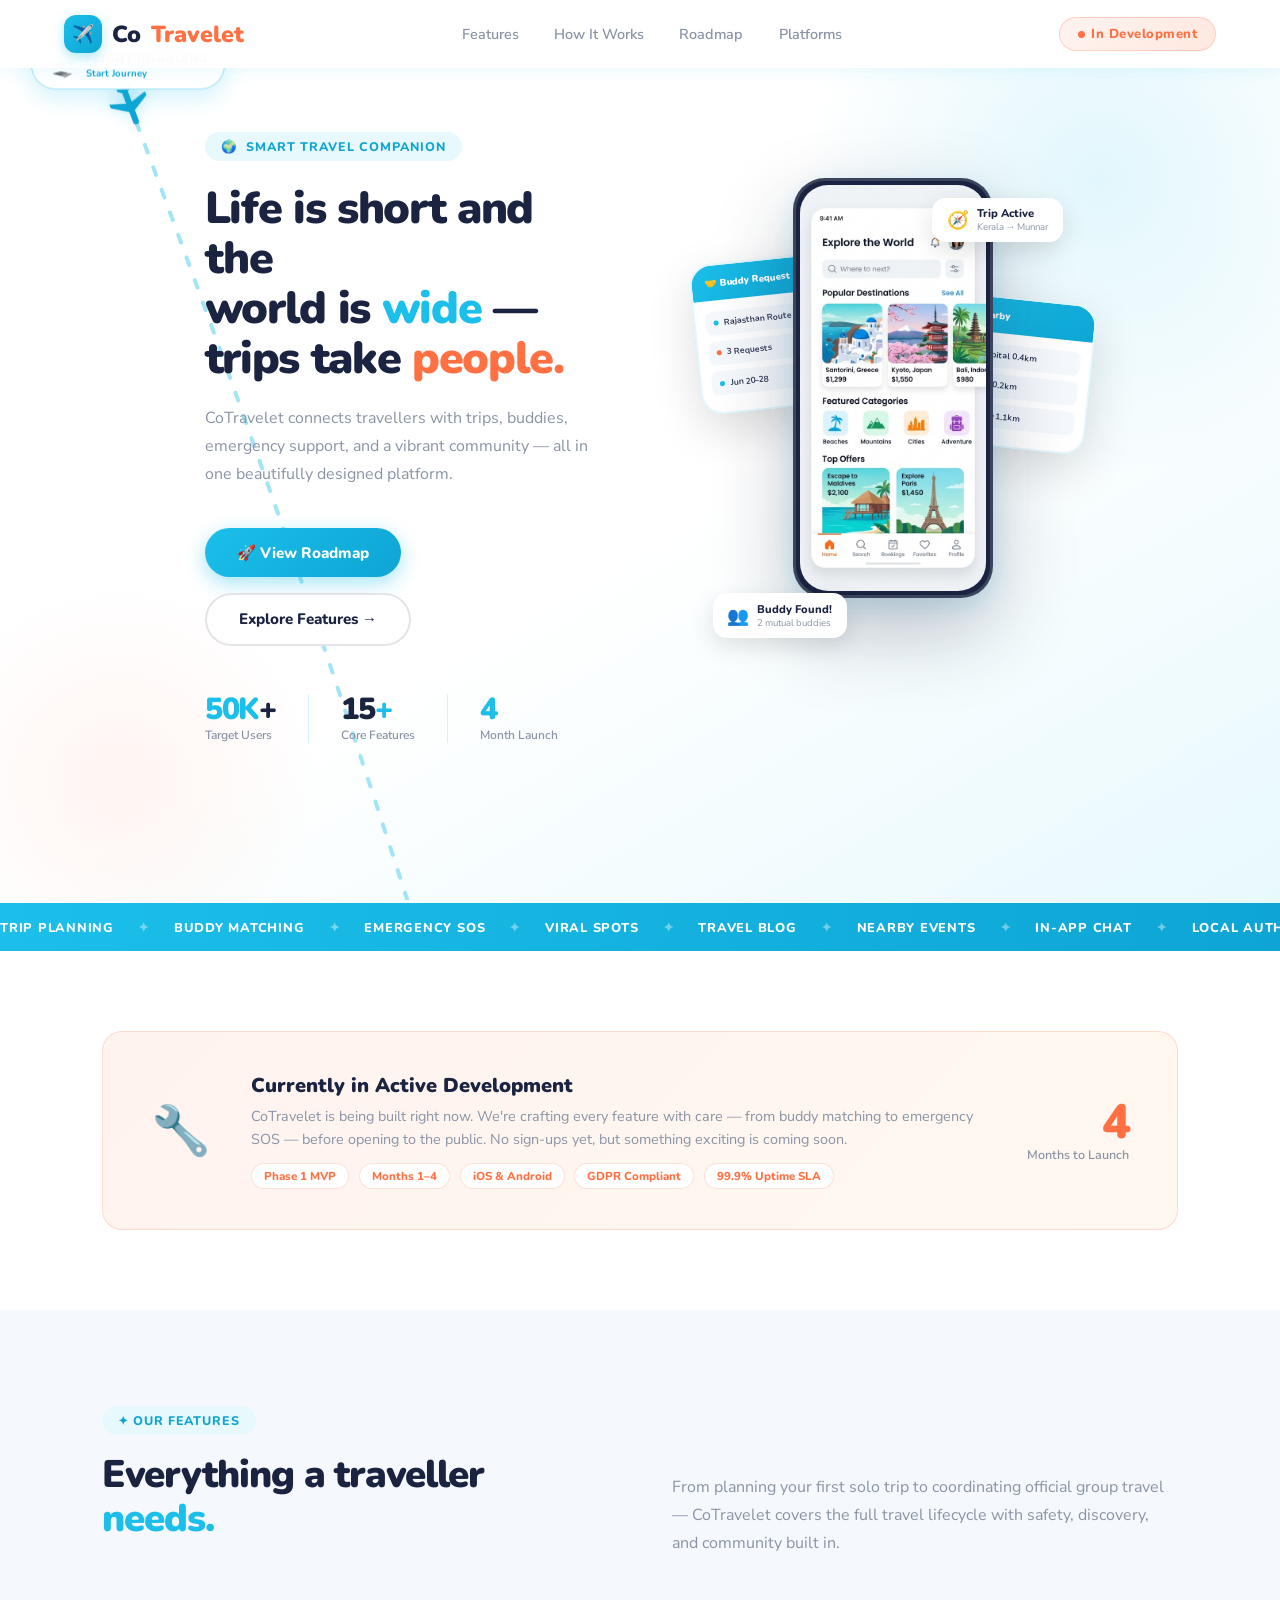
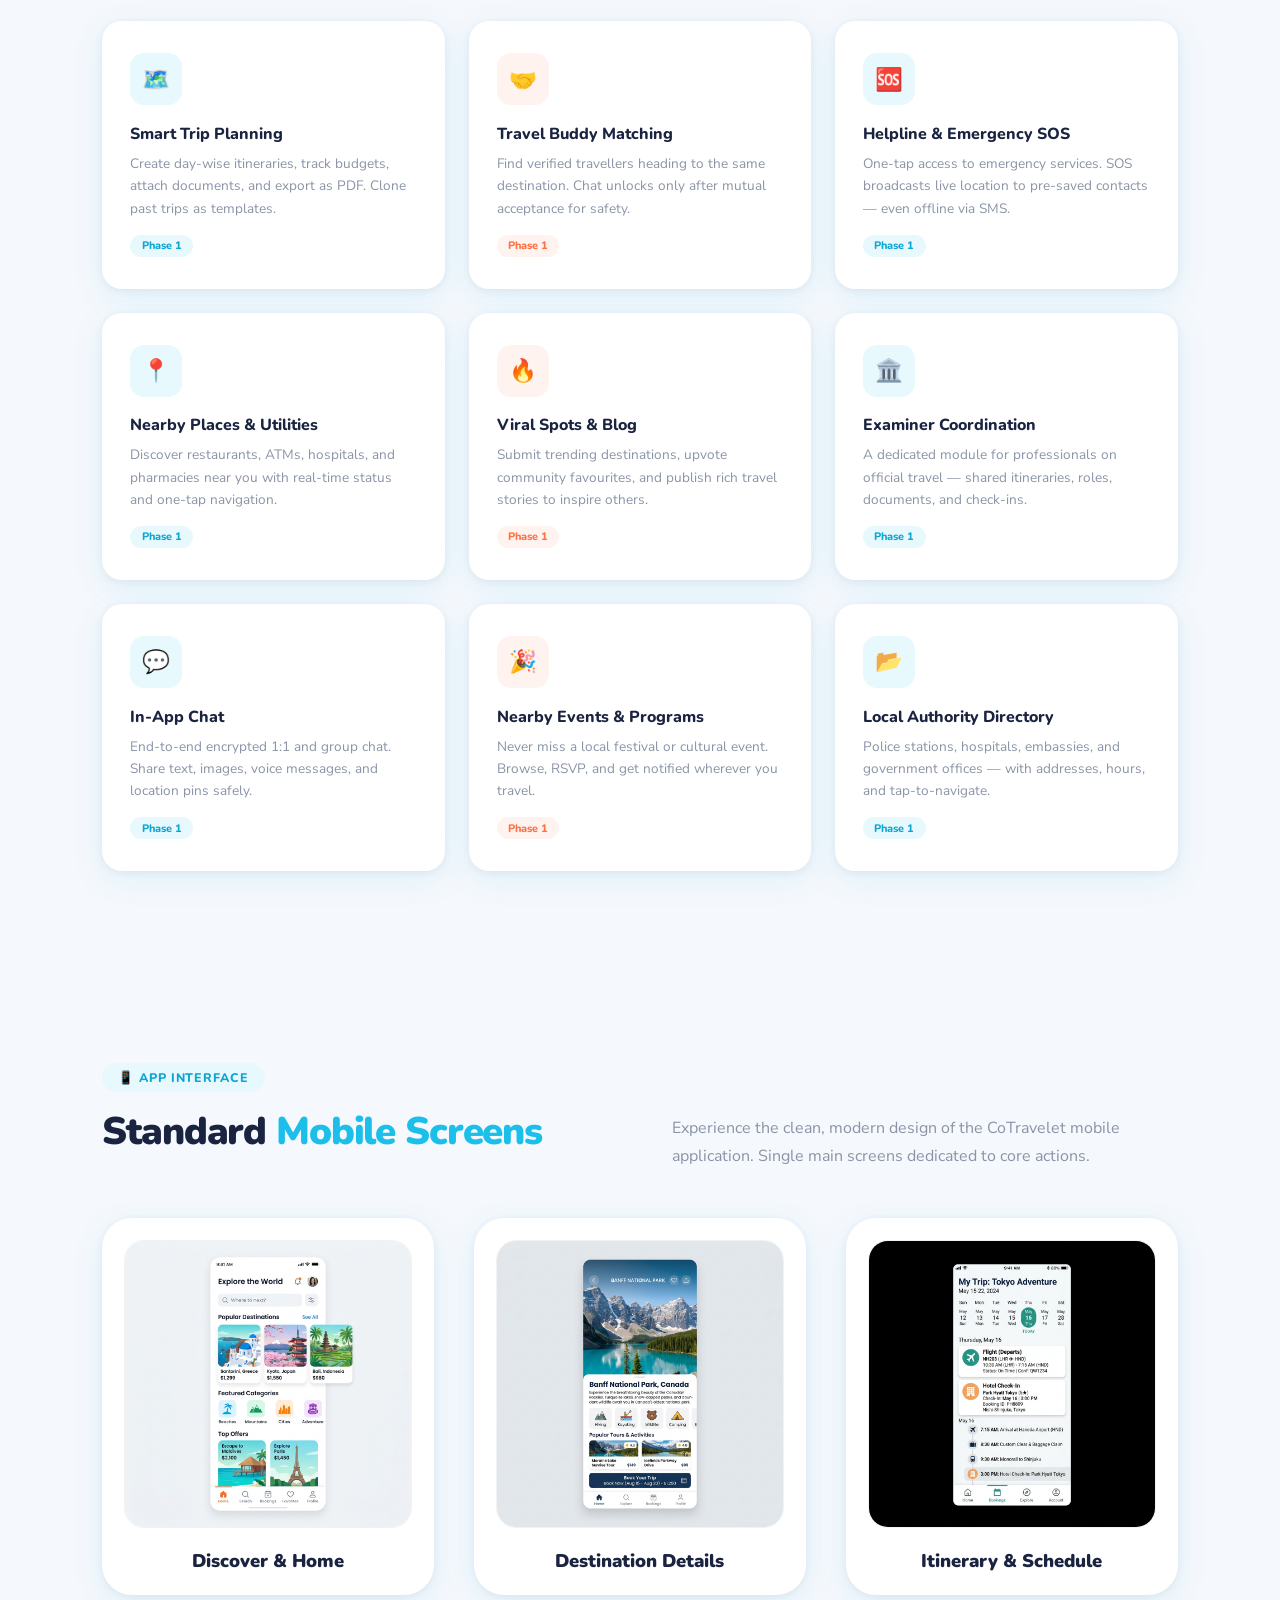
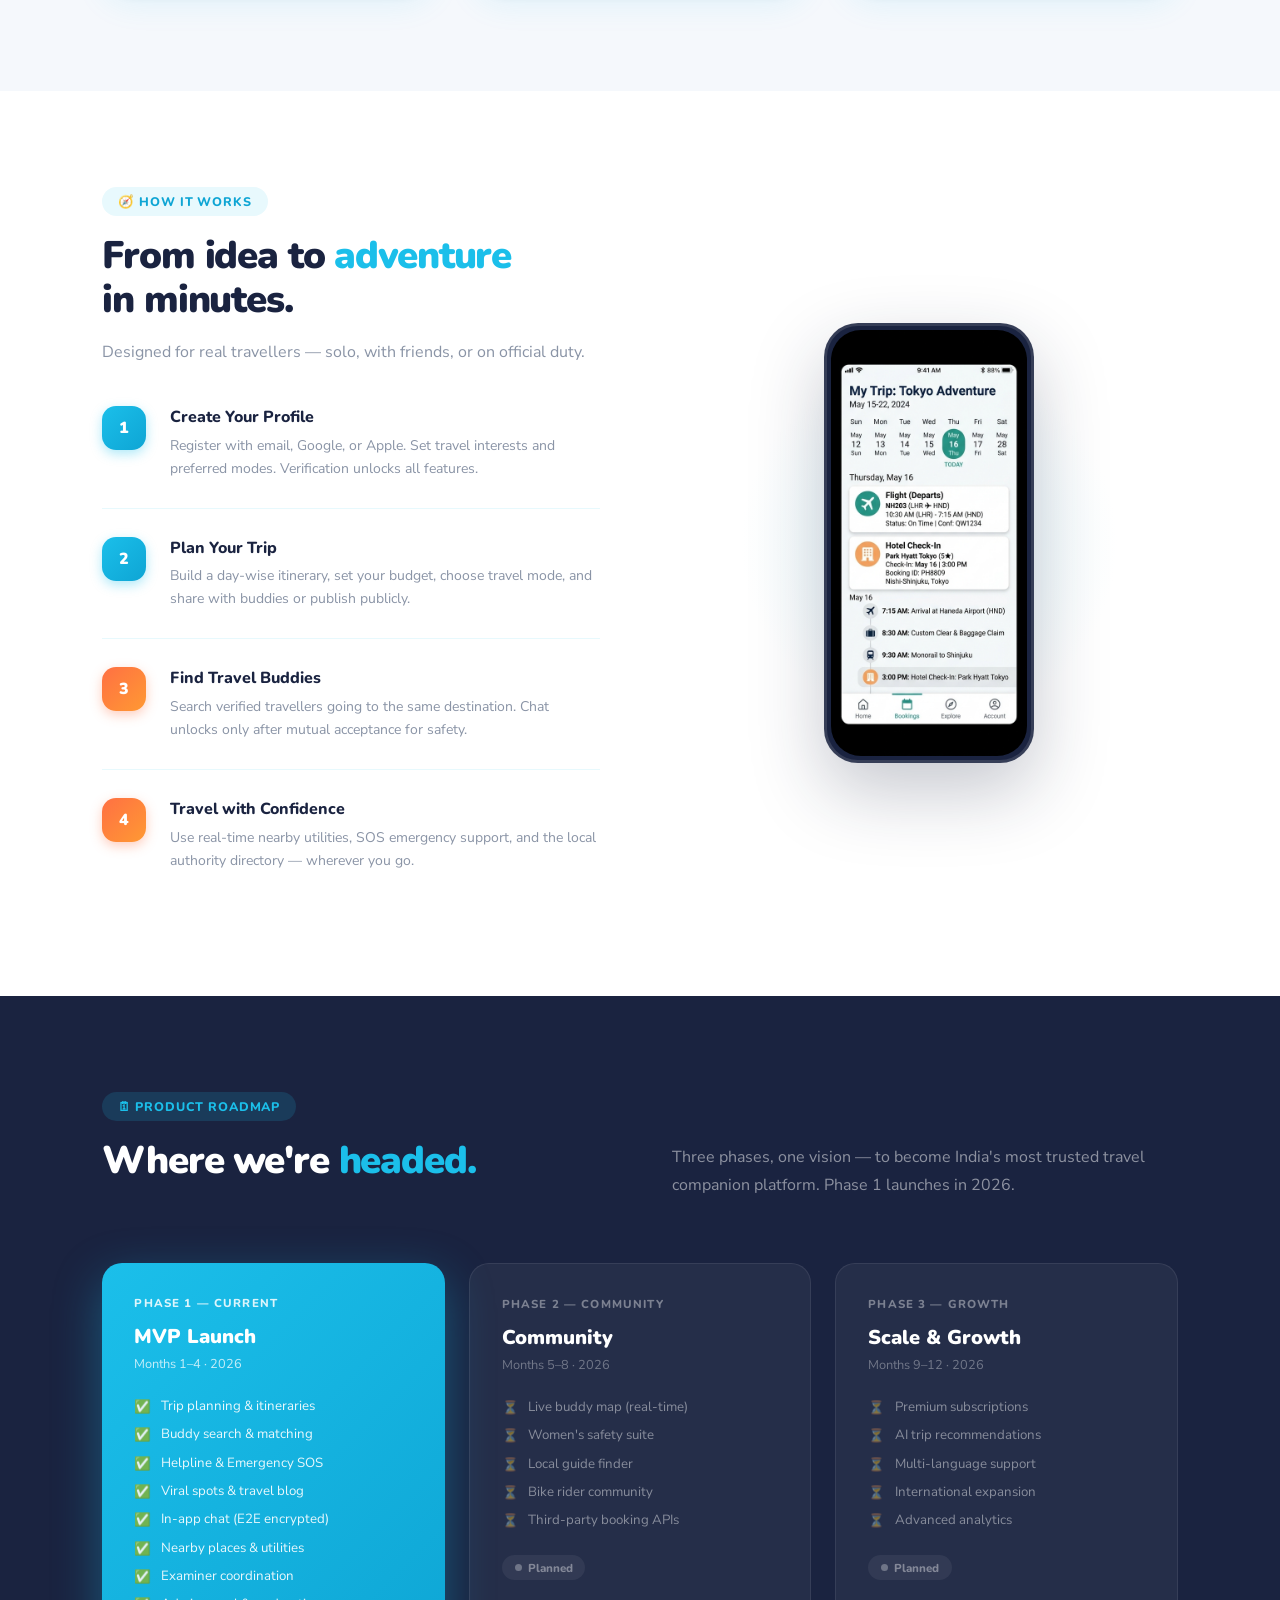
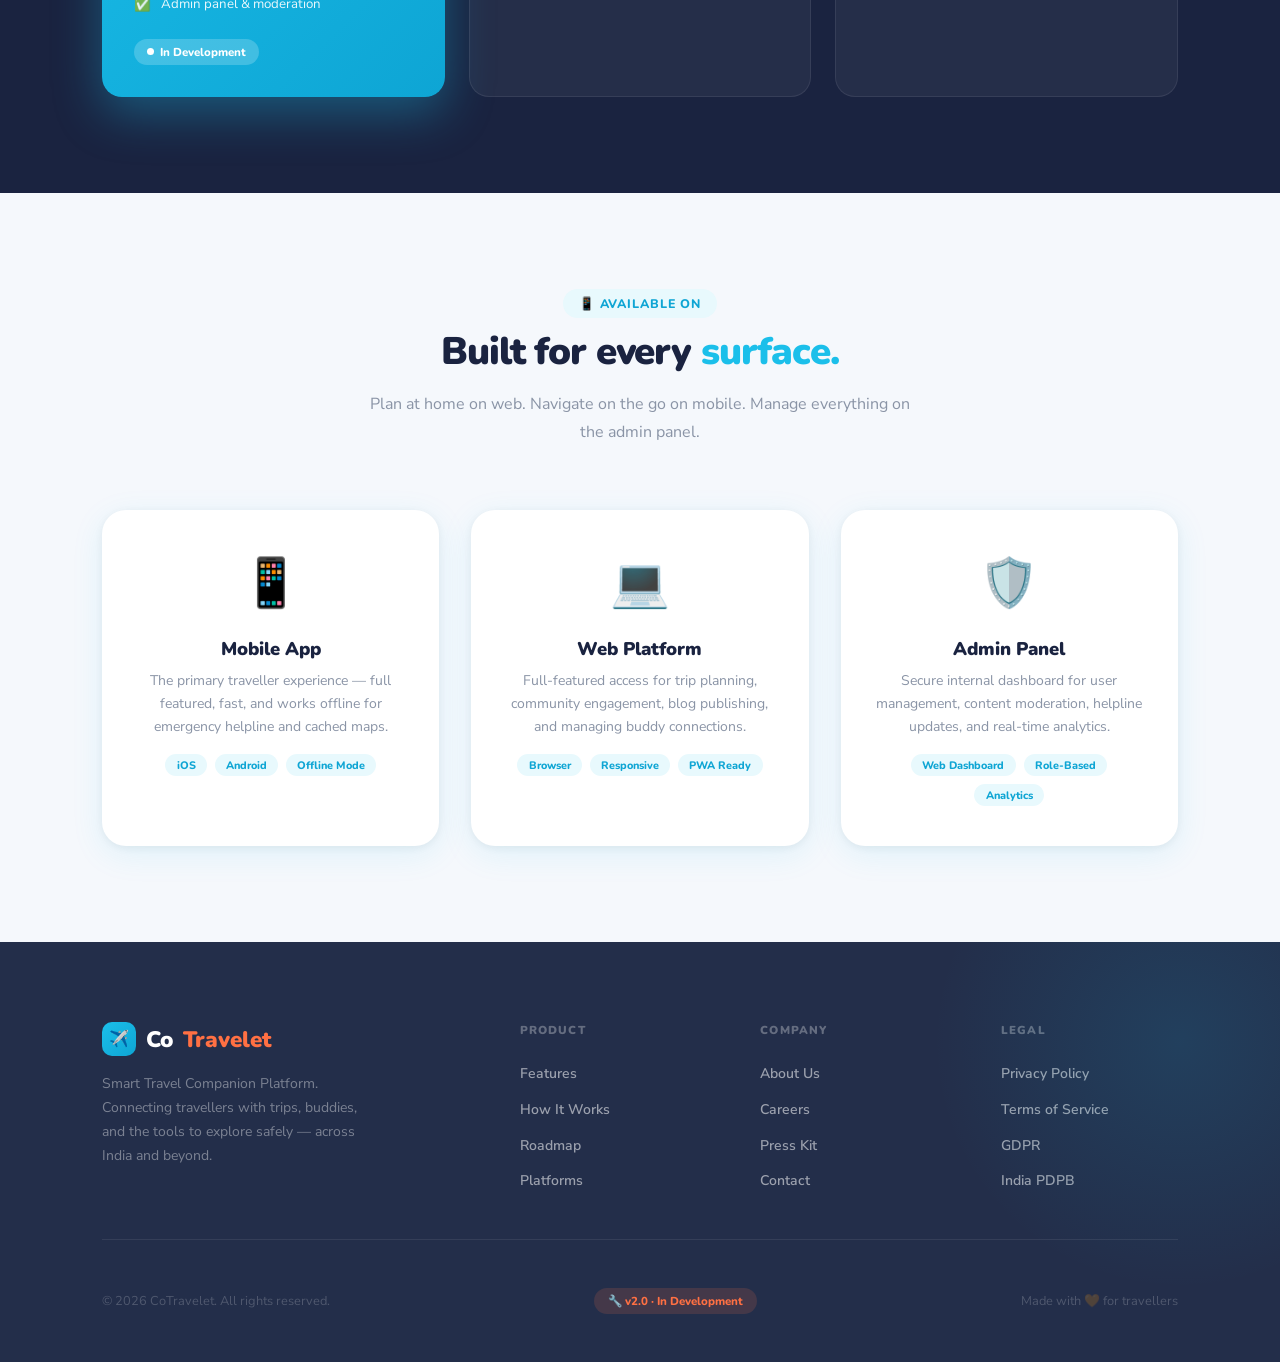
==== cotravelet.html @ 722bc33d "Enhance flight scroll animation with zigzag path, SVG plane, and destination markers" ====
<!DOCTYPE html>
<html lang="en">
<head>
<meta charset="UTF-8" />
<meta name="viewport" content="width=device-width, initial-scale=1.0" />
<title>CoTravelet — Smart Travel Companion</title>
<link href="https://fonts.googleapis.com/css2?family=Nunito:wght@400;600;700;800;900&family=Nunito+Sans:wght@300;400;600&display=swap" rel="stylesheet" />
<style>
:root {
  --sky: #1BBFEA;
  --sky-dark: #0EA5D4;
  --sky-light: #E8F9FD;
  --orange: #FF7043;
  --orange-light: #FFF3EF;
  --navy: #1A2340;
  --navy2: #232E4A;
  --white: #ffffff;
  --gray-bg: #F5F8FC;
  --gray-text: #8A94A6;
  --text: #1A2340;
  --card-shadow: 0 8px 32px rgba(27,191,234,0.10), 0 2px 8px rgba(0,0,0,0.06);
}
*, *::before, *::after { box-sizing: border-box; margin: 0; padding: 0; }
html { scroll-behavior: smooth; }
body { font-family: 'Nunito Sans', sans-serif; background: var(--white); color: var(--text); overflow-x: hidden; }

nav {
  position: fixed; top: 0; left: 0; right: 0; z-index: 200;
  display: flex; align-items: center; justify-content: space-between;
  padding: 0 5vw; height: 68px;
  background: rgba(255,255,255,0.95);
  backdrop-filter: blur(16px);
  box-shadow: 0 2px 16px rgba(27,191,234,0.10);
}
.nav-logo { display: flex; align-items: center; gap: 10px; font-family: 'Nunito', sans-serif; font-size: 1.45rem; font-weight: 900; color: var(--navy); text-decoration: none; }
.nav-logo .logo-icon { width: 38px; height: 38px; border-radius: 12px; background: linear-gradient(135deg, var(--sky) 0%, var(--sky-dark) 100%); display: flex; align-items: center; justify-content: center; font-size: 1.1rem; box-shadow: 0 4px 12px rgba(27,191,234,0.35); }
.nav-logo .accent { color: var(--orange); }
.nav-links { display: flex; align-items: center; gap: 2.2rem; list-style: none; }
.nav-links a { font-size: 0.9rem; font-weight: 600; color: var(--gray-text); text-decoration: none; transition: color 0.2s; }
.nav-links a:hover { color: var(--sky); }
.nav-badge { background: linear-gradient(135deg, #FFF3EF, #FFE8E0); color: var(--orange); border: 1.5px solid rgba(255,112,67,0.25); padding: 0.45rem 1.1rem; border-radius: 50px; font-family: 'Nunito', sans-serif; font-size: 0.82rem; font-weight: 800; letter-spacing: 0.04em; display: flex; align-items: center; gap: 6px; }
.nav-badge .dot { width: 7px; height: 7px; border-radius: 50%; background: var(--orange); animation: pulse 2s infinite; }
@keyframes pulse { 0%,100%{opacity:1;transform:scale(1);} 50%{opacity:0.5;transform:scale(0.7);} }

.hero { min-height: 100vh; padding-top: 68px; display: grid; grid-template-columns: 1fr 1fr; align-items: center; position: relative; overflow: hidden; background: linear-gradient(150deg, var(--white) 55%, var(--sky-light) 100%); }
.hero-blob { position: absolute; top: -120px; right: -120px; width: 600px; height: 600px; border-radius: 50%; background: radial-gradient(circle, rgba(27,191,234,0.13) 0%, transparent 70%); pointer-events: none; }
.hero-blob2 { position: absolute; bottom: -80px; left: -80px; width: 400px; height: 400px; border-radius: 50%; background: radial-gradient(circle, rgba(255,112,67,0.07) 0%, transparent 70%); pointer-events: none; }
.hero-left { padding: 4rem 3rem 4rem 8vw; position: relative; z-index: 2; }
.hero-tag { display: inline-flex; align-items: center; gap: 8px; background: var(--sky-light); color: var(--sky-dark); border-radius: 50px; padding: 0.38rem 1rem; font-family: 'Nunito', sans-serif; font-size: 0.78rem; font-weight: 800; letter-spacing: 0.08em; text-transform: uppercase; margin-bottom: 1.4rem; }
.hero-title { font-family: 'Nunito', sans-serif; font-size: clamp(2.2rem, 3.5vw, 3.8rem); font-weight: 900; line-height: 1.12; color: var(--navy); letter-spacing: -0.03em; margin-bottom: 1.25rem; }
.hero-title .sky { color: var(--sky); }
.hero-title .orange { color: var(--orange); }
.hero-sub { font-size: 1rem; line-height: 1.75; color: var(--gray-text); max-width: 440px; margin-bottom: 2.5rem; font-weight: 400; }
.hero-actions { display: flex; gap: 1rem; flex-wrap: wrap; margin-bottom: 3rem; }
.btn-sky { background: linear-gradient(135deg, var(--sky) 0%, var(--sky-dark) 100%); color: white; border: none; padding: 0.9rem 2rem; border-radius: 50px; font-family: 'Nunito', sans-serif; font-size: 0.95rem; font-weight: 800; cursor: pointer; box-shadow: 0 6px 20px rgba(27,191,234,0.4); text-decoration: none; display: inline-flex; align-items: center; gap: 8px; transition: transform 0.2s, box-shadow 0.2s; }
.btn-sky:hover { transform: translateY(-2px); box-shadow: 0 10px 28px rgba(27,191,234,0.5); }
.btn-ghost { background: white; color: var(--navy); border: 2px solid rgba(26,35,64,0.12); padding: 0.9rem 2rem; border-radius: 50px; font-family: 'Nunito', sans-serif; font-size: 0.95rem; font-weight: 800; cursor: pointer; text-decoration: none; display: inline-flex; align-items: center; gap: 8px; transition: border-color 0.2s, transform 0.2s; }
.btn-ghost:hover { border-color: var(--sky); color: var(--sky); transform: translateY(-2px); }
.hero-stats { display: flex; gap: 2rem; }
.stat { display: flex; flex-direction: column; padding-right: 2rem; border-right: 1px solid rgba(27,191,234,0.18); }
.stat:last-child { border-right: none; }
.stat-num { font-family: 'Nunito', sans-serif; font-size: 1.9rem; font-weight: 900; color: var(--navy); letter-spacing: -0.04em; line-height: 1; }
.stat-num .sky { color: var(--sky); }
.stat-label { font-size: 0.75rem; color: var(--gray-text); font-weight: 600; margin-top: 3px; }

.hero-right { position: relative; display: flex; align-items: center; justify-content: center; padding: 4rem 5vw 4rem 2rem; z-index: 2; }
.phones-wrap { position: relative; width: 320px; height: 520px; }
.phone-main { position: absolute; left: 50%; top: 0; transform: translateX(-50%); width: 200px; background: var(--navy); border-radius: 32px; overflow: hidden; box-shadow: 0 32px 80px rgba(26,35,64,0.28), 0 8px 24px rgba(27,191,234,0.15); border: 3px solid rgba(255,255,255,0.15); z-index: 2; }
.phone-screen-top { background: linear-gradient(160deg, var(--sky) 0%, #0EA5D4 100%); padding: 1.5rem 1rem 2rem; text-align: center; position: relative; }
.phone-app-name { font-family: 'Nunito', sans-serif; font-size: 0.65rem; font-weight: 900; color: rgba(255,255,255,0.9); letter-spacing: 0.12em; text-transform: uppercase; margin-bottom: 1rem; }
.phone-globe { width: 60px; height: 60px; margin: 0 auto 0.75rem; background: rgba(255,255,255,0.2); border-radius: 50%; display: flex; align-items: center; justify-content: center; font-size: 1.6rem; }
.phone-tagline { font-family: 'Nunito', sans-serif; font-size: 0.7rem; font-weight: 800; color: white; line-height: 1.4; }
.phone-screen-body { background: var(--gray-bg); padding: 1rem 0.75rem; }
.phone-dest-label { font-size: 0.55rem; text-transform: uppercase; letter-spacing: 0.1em; color: var(--gray-text); font-weight: 700; margin-bottom: 0.5rem; }
.phone-card { background: white; border-radius: 10px; padding: 0.6rem; margin-bottom: 0.5rem; display: flex; gap: 0.5rem; align-items: center; box-shadow: 0 2px 8px rgba(0,0,0,0.06); }
.phone-card-img { width: 36px; height: 36px; border-radius: 7px; flex-shrink: 0; display:flex;align-items:center;justify-content:center;font-size:1.1rem; }
.phone-card-sky { background: linear-gradient(135deg, #1BBFEA33, #0EA5D433); }
.phone-card-orange { background: linear-gradient(135deg, #FF704333, #FF993333); }
.phone-card-purple { background: linear-gradient(135deg, #A78BFA33, #7C3AED33); }
.phone-card-inner { flex: 1; }
.phone-card-title { font-family: 'Nunito', sans-serif; font-size: 0.6rem; font-weight: 800; color: var(--navy); }
.phone-card-sub { font-size: 0.52rem; color: var(--gray-text); margin-top: 1px; }
.phone-card-badge { background: var(--sky-light); color: var(--sky-dark); border-radius: 50px; padding: 2px 7px; font-size: 0.48rem; font-weight: 800; }
.phone-sos { background: linear-gradient(135deg, #FF7043, #FF9933); border-radius: 8px; padding: 0.5rem; text-align: center; margin-top: 0.5rem; font-family: 'Nunito', sans-serif; font-size: 0.6rem; font-weight: 900; color: white; letter-spacing: 0.08em; }
.phone-side { position: absolute; width: 148px; background: white; border-radius: 22px; overflow: hidden; box-shadow: 0 16px 48px rgba(0,0,0,0.14); border: 2px solid rgba(27,191,234,0.12); }
.phone-side-left { top: 80px; left: -38px; z-index: 1; transform: rotate(-6deg); }
.phone-side-right { top: 120px; right: -38px; z-index: 1; transform: rotate(6deg); }
.phone-side-head { background: linear-gradient(135deg, var(--sky) 0%, var(--sky-dark) 100%); padding: 0.7rem 0.8rem; }
.phone-side-head-text { font-family: 'Nunito', sans-serif; font-size: 0.6rem; font-weight: 900; color: white; }
.phone-side-inner { padding: 0.65rem; }
.phone-side-row { background: var(--gray-bg); border-radius: 7px; padding: 0.4rem 0.5rem; margin-bottom: 0.4rem; font-size: 0.52rem; color: var(--navy); font-weight: 600; display: flex; align-items: center; gap: 5px; }
.phone-side-dot { width: 5px; height: 5px; border-radius: 50%; background: var(--sky); flex-shrink: 0; }
.phone-side-dot.orange { background: var(--orange); }
.float-badge { position: absolute; background: white; border-radius: 14px; padding: 0.6rem 0.9rem; box-shadow: 0 8px 24px rgba(0,0,0,0.12); display: flex; align-items: center; gap: 8px; z-index: 3; animation: floatBadge 4s ease-in-out infinite; }
.float-badge-1 { top: 20px; right: -10px; animation-delay: 0s; }
.float-badge-2 { bottom: 60px; left: -20px; animation-delay: -2s; }
@keyframes floatBadge { 0%,100%{transform:translateY(0);} 50%{transform:translateY(-8px);} }
.fb-icon { font-size: 1.1rem; }
.fb-text { font-family: 'Nunito', sans-serif; font-size: 0.7rem; font-weight: 800; color: var(--navy); line-height: 1.2; }
.fb-sub { font-size: 0.6rem; color: var(--gray-text); font-weight: 400; }

.ticker-wrap { background: linear-gradient(90deg, var(--sky) 0%, var(--sky-dark) 100%); overflow: hidden; padding: 0.8rem 0; white-space: nowrap; }
.ticker-track { display: inline-flex; animation: ticker 28s linear infinite; }
.ticker-item { display: inline-flex; align-items: center; gap: 1.5rem; padding-right: 3rem; font-family: 'Nunito', sans-serif; font-size: 0.8rem; font-weight: 800; color: white; letter-spacing: 0.06em; text-transform: uppercase; }
.ticker-sep { opacity: 0.4; }
@keyframes ticker { from{transform:translateX(0);} to{transform:translateX(-50%);} }

section { padding: 6rem 8vw; }
.tag-pill { display: inline-flex; align-items: center; gap: 7px; background: var(--sky-light); color: var(--sky-dark); border-radius: 50px; padding: 0.38rem 1rem; font-family: 'Nunito', sans-serif; font-size: 0.78rem; font-weight: 800; letter-spacing: 0.07em; text-transform: uppercase; margin-bottom: 1.1rem; }
.tag-pill.orange-pill { background: var(--orange-light); color: var(--orange); }
.sec-title { font-family: 'Nunito', sans-serif; font-size: clamp(1.9rem, 3vw, 2.8rem); font-weight: 900; color: var(--navy); letter-spacing: -0.03em; line-height: 1.15; margin-bottom: 1rem; }
.sec-title .sky { color: var(--sky); }
.sec-title .orange { color: var(--orange); }
.sec-body { font-size: 1rem; line-height: 1.75; color: var(--gray-text); max-width: 540px; }

#services { background: var(--gray-bg); }
.services-header { display: grid; grid-template-columns: 1fr 1fr; gap: 4rem; align-items: end; margin-bottom: 4rem; }
.services-grid { display: grid; grid-template-columns: repeat(3, 1fr); gap: 1.5rem; }
.svc-card { background: white; border-radius: 20px; padding: 2rem 1.75rem; box-shadow: var(--card-shadow); transition: transform 0.25s, box-shadow 0.25s; position: relative; overflow: hidden; cursor: default; }
.svc-card::before { content: ''; position: absolute; top: 0; left: 0; right: 0; height: 4px; background: linear-gradient(90deg, var(--sky) 0%, var(--sky-dark) 100%); opacity: 0; transition: opacity 0.25s; }
.svc-card:hover { transform: translateY(-6px); box-shadow: 0 20px 50px rgba(27,191,234,0.15); }
.svc-card:hover::before { opacity: 1; }
.svc-card:nth-child(3n-1)::before { background: linear-gradient(90deg, var(--orange), #FF9933); }
.svc-icon-wrap { width: 52px; height: 52px; border-radius: 14px; background: var(--sky-light); display: flex; align-items: center; justify-content: center; font-size: 1.4rem; margin-bottom: 1.1rem; }
.svc-card:nth-child(3n-1) .svc-icon-wrap { background: var(--orange-light); }
.svc-title { font-family: 'Nunito', sans-serif; font-size: 1rem; font-weight: 800; color: var(--navy); margin-bottom: 0.5rem; }
.svc-desc { font-size: 0.85rem; line-height: 1.65; color: var(--gray-text); }
.svc-badge { display: inline-block; margin-top: 0.9rem; background: var(--sky-light); color: var(--sky-dark); border-radius: 50px; padding: 0.22rem 0.7rem; font-family: 'Nunito', sans-serif; font-size: 0.68rem; font-weight: 800; }
.svc-card:nth-child(3n-1) .svc-badge { background: var(--orange-light); color: var(--orange); }

#how { background: var(--white); }
.how-grid { display: grid; grid-template-columns: 1fr 1fr; gap: 5rem; align-items: center; }
.steps { display: flex; flex-direction: column; }
.step-item { display: flex; gap: 1.5rem; padding: 1.75rem 0; border-bottom: 1px solid rgba(27,191,234,0.1); transition: padding-left 0.25s; }
.step-item:first-child { padding-top: 0; }
.step-item:last-child { border-bottom: none; }
.step-item:hover { padding-left: 8px; }
.step-num-wrap { width: 44px; height: 44px; border-radius: 14px; flex-shrink: 0; background: linear-gradient(135deg, var(--sky) 0%, var(--sky-dark) 100%); display: flex; align-items: center; justify-content: center; font-family: 'Nunito', sans-serif; font-size: 1rem; font-weight: 900; color: white; box-shadow: 0 4px 12px rgba(27,191,234,0.35); }
.step-num-wrap.orange { background: linear-gradient(135deg, var(--orange), #FF9933); box-shadow: 0 4px 12px rgba(255,112,67,0.35); }
.step-title { font-family: 'Nunito', sans-serif; font-size: 1rem; font-weight: 800; color: var(--navy); margin-bottom: 0.35rem; }
.step-body { font-size: 0.875rem; line-height: 1.65; color: var(--gray-text); }
.how-visual { position: relative; display: flex; align-items: center; justify-content: center; }
.how-bg-circle { width: 380px; height: 380px; border-radius: 50%; background: radial-gradient(circle, var(--sky-light) 0%, transparent 70%); position: absolute; }
.how-phone { width: 210px; background: var(--navy); border-radius: 34px; overflow: hidden; box-shadow: 0 28px 72px rgba(26,35,64,0.25); border: 3px solid rgba(255,255,255,0.12); position: relative; z-index: 1; }
.how-phone-head { background: linear-gradient(160deg, var(--sky) 0%, var(--sky-dark) 100%); padding: 1.25rem 1rem 2rem; text-align: center; }
.how-scene-illus { font-size: 2.5rem; filter: drop-shadow(0 4px 12px rgba(0,0,0,0.15)); }
.how-phone-title { font-family: 'Nunito', sans-serif; font-size: 0.65rem; font-weight: 900; color: white; margin-top: 0.5rem; }
.how-phone-subtitle { font-size: 0.55rem; color: rgba(255,255,255,0.7); margin-top: 2px; }
.how-phone-body { background: var(--gray-bg); padding: 0.9rem; }
.how-row { background: white; border-radius: 10px; padding: 0.55rem 0.7rem; margin-bottom: 0.45rem; display: flex; align-items: center; gap: 0.55rem; box-shadow: 0 1px 4px rgba(0,0,0,0.04); }
.how-row-dot { width: 8px; height: 8px; border-radius: 50%; background: var(--sky); flex-shrink: 0; }
.how-row-dot.orange { background: var(--orange); }
.how-row-dot.green { background: #22C55E; }
.how-row-text { font-size: 0.58rem; font-weight: 700; color: var(--navy); flex: 1; }
.how-row-tag { background: var(--sky-light); color: var(--sky-dark); border-radius: 50px; padding: 1px 6px; font-size: 0.48rem; font-weight: 800; }
.how-sos-bar { background: linear-gradient(90deg, #FF7043, #FF9933); padding: 0.55rem; border-radius: 8px; margin-top: 0.35rem; text-align: center; font-family: 'Nunito', sans-serif; font-size: 0.58rem; font-weight: 900; color: white; letter-spacing: 0.08em; }

#roadmap { background: var(--navy); }
#roadmap .tag-pill { background: rgba(27,191,234,0.15); color: var(--sky); }
#roadmap .sec-title { color: white; }
#roadmap .sec-body { color: rgba(255,255,255,0.5); }
.roadmap-header { display: grid; grid-template-columns: 1fr 1fr; gap: 4rem; margin-bottom: 4rem; align-items: end; }
.roadmap-grid { display: grid; grid-template-columns: repeat(3, 1fr); gap: 1.5rem; }
.phase-card { border-radius: 20px; padding: 2rem; position: relative; overflow: hidden; transition: transform 0.3s ease, box-shadow 0.3s ease; }
.phase-card:hover { transform: translateY(-6px); }
.phase-card.active { background: linear-gradient(135deg, var(--sky) 0%, var(--sky-dark) 100%); box-shadow: 0 16px 48px rgba(27,191,234,0.35); }
.phase-card.upcoming { background: rgba(255,255,255,0.05); border: 1.5px solid rgba(255,255,255,0.08); }
.phase-label { font-family: 'Nunito', sans-serif; font-size: 0.72rem; font-weight: 800; letter-spacing: 0.1em; text-transform: uppercase; margin-bottom: 0.75rem; }
.phase-card.active .phase-label { color: rgba(255,255,255,0.85); }
.phase-card.upcoming .phase-label { color: rgba(255,255,255,0.4); }
.phase-name { font-family: 'Nunito', sans-serif; font-size: 1.25rem; font-weight: 900; margin-bottom: 0.3rem; color: white; }
.phase-period { font-size: 0.8rem; margin-bottom: 1.5rem; }
.phase-card.active .phase-period { color: rgba(255,255,255,0.75); }
.phase-card.upcoming .phase-period { color: rgba(255,255,255,0.35); }
.phase-features { display: flex; flex-direction: column; gap: 0.55rem; }
.phase-feat { display: flex; align-items: flex-start; gap: 0.6rem; font-size: 0.83rem; line-height: 1.4; }
.phase-card.active .phase-feat { color: rgba(255,255,255,0.9); }
.phase-card.upcoming .phase-feat { color: rgba(255,255,255,0.45); }
.phase-feat-icon { flex-shrink: 0; margin-top: 1px; }
.phase-status { margin-top: 1.5rem; display: inline-flex; align-items: center; gap: 6px; background: rgba(255,255,255,0.2); border-radius: 50px; padding: 0.3rem 0.8rem; font-family: 'Nunito', sans-serif; font-size: 0.72rem; font-weight: 800; color: white; }
.phase-status-dot { width: 7px; height: 7px; border-radius: 50%; background: white; animation: pulse 2s infinite; }
.phase-card.upcoming .phase-status { background: rgba(255,255,255,0.06); color: rgba(255,255,255,0.4); }
.phase-card.upcoming .phase-status-dot { background: rgba(255,255,255,0.3); animation: none; }

.dev-banner { background: linear-gradient(135deg, var(--orange-light) 0%, #FFF8F0 100%); border: 1.5px solid rgba(255,112,67,0.2); border-radius: 20px; padding: 2.5rem 3rem; display: flex; align-items: center; gap: 2.5rem; margin: 0 8vw 5rem; }
.dev-banner-icon { font-size: 3rem; flex-shrink: 0; }
.dev-banner-title { font-family: 'Nunito', sans-serif; font-size: 1.25rem; font-weight: 900; color: var(--navy); margin-bottom: 0.4rem; }
.dev-banner-text { font-size: 0.9rem; color: var(--gray-text); line-height: 1.6; }
.dev-banner-pills { display: flex; gap: 0.6rem; margin-top: 0.75rem; flex-wrap: wrap; }
.dev-pill { background: white; border: 1.5px solid rgba(255,112,67,0.2); color: var(--orange); border-radius: 50px; padding: 0.25rem 0.75rem; font-family: 'Nunito', sans-serif; font-size: 0.72rem; font-weight: 800; }
.dev-banner-right { margin-left: auto; text-align: right; flex-shrink: 0; }
.dev-big-num { font-family: 'Nunito', sans-serif; font-size: 3rem; font-weight: 900; color: var(--orange); line-height: 1; letter-spacing: -0.05em; }
.dev-big-label { font-size: 0.78rem; color: var(--gray-text); font-weight: 600; }

#platforms { background: var(--gray-bg); }
.platforms-header { text-align: center; margin-bottom: 4rem; }
.platforms-header .sec-body { margin: 0 auto; }
.plat-grid { display: grid; grid-template-columns: repeat(3, 1fr); gap: 2rem; }
.plat-card { background: white; border-radius: 24px; padding: 2.5rem 2rem; text-align: center; box-shadow: var(--card-shadow); transition: transform 0.25s; }
.plat-card:hover { transform: translateY(-5px); }
.plat-icon { font-size: 3rem; margin-bottom: 1.25rem; }
.plat-title { font-family: 'Nunito', sans-serif; font-size: 1.15rem; font-weight: 900; color: var(--navy); margin-bottom: 0.5rem; }
.plat-desc { font-size: 0.875rem; color: var(--gray-text); line-height: 1.65; }
.plat-tags { display: flex; gap: 0.5rem; justify-content: center; flex-wrap: wrap; margin-top: 1rem; }
.plat-tag { background: var(--sky-light); color: var(--sky-dark); border-radius: 50px; padding: 0.22rem 0.7rem; font-family: 'Nunito', sans-serif; font-size: 0.68rem; font-weight: 800; }

footer { background: var(--navy2); color: white; padding: 5rem 8vw 3rem; position: relative; overflow: hidden; }
footer::before { content: ''; position: absolute; top: -150px; right: -150px; width: 500px; height: 500px; background: radial-gradient(circle, rgba(27,191,234,0.12) 0%, transparent 70%); border-radius: 50%; pointer-events: none; }
.footer-top { display: grid; grid-template-columns: 2fr 1fr 1fr 1fr; gap: 4rem; margin-bottom: 3rem; padding-bottom: 3rem; border-bottom: 1px solid rgba(255,255,255,0.08); }
.footer-logo { font-family: 'Nunito', sans-serif; font-size: 1.4rem; font-weight: 900; color: white; margin-bottom: 0.9rem; display: flex; align-items: center; gap: 10px; transition: transform 0.3s; }
.footer-logo:hover { transform: scale(1.02); }
.footer-logo .logo-icon { width: 34px; height: 34px; border-radius: 10px; background: linear-gradient(135deg, var(--sky), var(--sky-dark)); display: flex; align-items: center; justify-content: center; font-size: 1rem; }
.footer-logo .accent { color: var(--orange); }
.footer-desc { font-size: 0.875rem; color: rgba(255,255,255,0.4); line-height: 1.7; max-width: 280px; margin-top: 1rem; }
.footer-col-title { font-family: 'Nunito', sans-serif; font-size: 0.72rem; font-weight: 900; text-transform: uppercase; letter-spacing: 0.1em; color: rgba(255,255,255,0.3); margin-bottom: 1.5rem; }
.footer-links { list-style: none; display: flex; flex-direction: column; gap: 0.85rem; }
.footer-links a { font-size: 0.875rem; color: rgba(255,255,255,0.55); text-decoration: none; transition: all 0.25s ease; font-weight: 600; display: inline-block; }
.footer-links a:hover { color: var(--sky); transform: translateX(6px); }
.footer-bottom { display: flex; justify-content: space-between; align-items: center; font-size: 0.8rem; color: rgba(255,255,255,0.2); }
.footer-dev-badge { display: inline-flex; align-items: center; gap: 6px; background: rgba(255,112,67,0.15); color: var(--orange); border-radius: 50px; padding: 0.3rem 0.9rem; font-family: 'Nunito', sans-serif; font-size: 0.72rem; font-weight: 800; }

.reveal { opacity: 0; transform: translateY(22px); transition: opacity 0.65s ease, transform 0.65s ease; }
.reveal.visible { opacity: 1; transform: none; }
.reveal-d1 { transition-delay: 0.1s; }
.reveal-d2 { transition-delay: 0.2s; }
.reveal-d3 { transition-delay: 0.3s; }

@media (max-width: 900px) {
  nav { padding: 0 1.25rem; }
  .nav-links { display: none; }
  section { padding: 4rem 1.25rem; }
  .hero { grid-template-columns: 1fr; }
  .hero-left { padding: 5rem 1.25rem 2rem; }
  .hero-right { padding: 2rem 1.25rem 3rem; }
  .phones-wrap { width: 240px; height: 400px; }
  .phone-main { width: 160px; }
  .phone-side { width: 115px; }
  .services-header, .how-grid, .roadmap-header { grid-template-columns: 1fr; gap: 2rem; }
  .services-grid, .roadmap-grid, .plat-grid { grid-template-columns: 1fr; }
  .footer-top { grid-template-columns: 1fr 1fr; gap: 2rem; }
  .dev-banner { flex-direction: column; margin: 0 1.25rem 3rem; padding: 1.5rem; }
  .dev-banner-right { margin-left: 0; text-align: left; }
}

/* Traveling Animations added */
.bg-animations {
  position: absolute;
  top: 0;
  left: 0;
  width: 100%;
  height: 100vh;
  overflow: hidden;
  z-index: 1;
  pointer-events: none;
}

/* Elevate content above flight route */
.hero-left, .hero-right, 
.services-header, .services-grid, 
.how-grid, .how-visual, .showcase-grid, 
.roadmap-header, .roadmap-grid, .dev-banner,
.platforms-header, .plat-grid, .ticker-wrap, footer {
  position: relative;
  z-index: 10;
}

/* Scroll-linked Flight Route */
.flight-route-svg {
  position: absolute;
  top: 0;
  left: 0;
  width: 100%;
  height: 100%;
  z-index: 1;
  pointer-events: none;
}
.scroll-airplane {
  position: absolute;
  top: -24px;
  left: -24px;
  z-index: 5;
  pointer-events: none;
  will-change: transform;
}
.path-label {
  position: absolute;
  z-index: 5;
  display: flex;
  align-items: center;
  gap: 10px;
  background: rgba(255,255,255,0.95);
  backdrop-filter: blur(8px);
  padding: 8px 16px;
  border-radius: 50px;
  box-shadow: 0 8px 24px rgba(27,191,234,0.2);
  border: 1px solid rgba(27,191,234,0.4);
  pointer-events: none;
  transform: translate(-50%, -50%);
  opacity: 0;
  transition: opacity 0.5s;
}
.path-label.visible { opacity: 1; }
.path-label-icon { font-size: 1.4rem; }
.path-label-text { font-family: 'Nunito', sans-serif; font-size: 0.75rem; font-weight: 800; color: var(--navy); line-height: 1.2; text-transform: uppercase; letter-spacing: 0.05em; }
.path-label-text span { font-size: 0.6rem; color: var(--sky-dark); font-weight: 700; display: block; margin-top: 2px; letter-spacing: 0; text-transform: none; }



/* Screens Showcase Section */
#showcase { background: var(--gray-bg); }
.showcase-grid { display: grid; grid-template-columns: repeat(3, 1fr); gap: 2.5rem; margin-top: 3rem; }
.screen-wrapper { background: white; padding: 1.25rem; border-radius: 30px; box-shadow: var(--card-shadow); transition: all 0.4s cubic-bezier(0.175, 0.885, 0.32, 1.275); cursor: pointer; border: 2px solid transparent; }
.screen-wrapper:hover { transform: translateY(-12px) scale(1.02); box-shadow: 0 24px 60px rgba(27,191,234,0.25); border-color: rgba(27,191,234,0.15); }
.screen-wrapper img { width: 100%; border-radius: 20px; display: block; border: 1px solid rgba(0,0,0,0.05); }
.screen-title { text-align: center; font-family: 'Nunito', sans-serif; font-size: 1.15rem; font-weight: 900; color: var(--navy); margin-top: 1.25rem; transition: color 0.3s; }
.screen-wrapper:hover .screen-title { color: var(--sky); }
</style>
</head>
<body>
<div class="bg-animations">
</div>

<!-- Scroll Flight Route -->
<svg id="flight-route-svg" class="flight-route-svg">
  <path id="flight-path" fill="none" stroke="rgba(27,191,234,0.4)" stroke-width="4" stroke-dasharray="8, 16" stroke-linecap="round" />
</svg>
<div id="scroll-airplane" class="scroll-airplane">
  <svg width="48" height="48" viewBox="0 0 24 24" fill="var(--sky-dark)" style="filter: drop-shadow(0 4px 8px rgba(27,191,234,0.4));">
    <path d="M21,16V14L13,9V3.5A1.5,1.5 0 0,0 11.5,2A1.5,1.5 0 0,0 10,3.5V9L2,14V16L10,13.5V19L8,20.5V22L11.5,21L15,22V20.5L13,19V13.5L21,16Z" />
  </svg>
</div>

<div id="label-start" class="path-label">
  <div class="path-label-icon">🛫</div>
  <div class="path-label-text">Flight Boarding<br/><span>Start Journey</span></div>
</div>
<div id="label-mid1" class="path-label">
  <div class="path-label-icon">📍</div>
  <div class="path-label-text">Transit Point 1<br/><span>Discover Features</span></div>
</div>
<div id="label-mid2" class="path-label">
  <div class="path-label-icon">📍</div>
  <div class="path-label-text">Transit Point 2<br/><span>View Roadmap</span></div>
</div>
<div id="label-end" class="path-label">
  <div class="path-label-icon">🛬</div>
  <div class="path-label-text">Destination Reached<br/><span>Ready to Launch</span></div>
</div>

<nav>
  <a href="#" class="nav-logo">
    <div class="logo-icon">✈️</div>
    Co<span class="accent">Travelet</span>
  </a>
  <ul class="nav-links">
    <li><a href="#services">Features</a></li>
    <li><a href="#how">How It Works</a></li>
    <li><a href="#roadmap">Roadmap</a></li>
    <li><a href="#platforms">Platforms</a></li>
  </ul>
  <div class="nav-badge">
    <span class="dot"></span> In Development
  </div>
</nav>

<section class="hero" id="home">
  <div class="hero-blob"></div>
  <div class="hero-blob2"></div>
  <div class="hero-left">
    <div class="hero-tag"><span>🌍</span> Smart Travel Companion</div>
    <h1 class="hero-title">
      Life is short and the<br/>
      world is <span class="sky">wide</span> —<br/>
      trips take <span class="orange">people.</span>
    </h1>
    <p class="hero-sub">CoTravelet connects travellers with trips, buddies, emergency support, and a vibrant community — all in one beautifully designed platform.</p>
    <div class="hero-actions">
      <a href="#roadmap" class="btn-sky">🚀 View Roadmap</a>
      <a href="#services" class="btn-ghost">Explore Features →</a>
    </div>
    <div class="hero-stats">
      <div class="stat">
        <div class="stat-num"><span class="sky">50K</span>+</div>
        <div class="stat-label">Target Users</div>
      </div>
      <div class="stat">
        <div class="stat-num">15<span class="sky">+</span></div>
        <div class="stat-label">Core Features</div>
      </div>
      <div class="stat">
        <div class="stat-num"><span class="sky">4</span></div>
        <div class="stat-label">Month Launch</div>
      </div>
    </div>
  </div>
  <div class="hero-right">
    <div class="phones-wrap">
      <div class="phone-side phone-side-left">
        <div class="phone-side-head"><div class="phone-side-head-text">🤝 Buddy Request</div></div>
        <div class="phone-side-inner">
          <div class="phone-side-row"><span class="phone-side-dot"></span>Rajasthan Route</div>
          <div class="phone-side-row"><span class="phone-side-dot orange"></span>3 Requests</div>
          <div class="phone-side-row"><span class="phone-side-dot"></span>Jun 20–28</div>
        </div>
      </div>
      <div class="phone-main" style="height: 420px; padding: 4px;">
        <img src="assets/app_home.png" alt="App Home Screen" style="width: 100%; height: 100%; border-radius: 28px; object-fit: cover;" />
      </div>
      <div class="phone-side phone-side-right">
        <div class="phone-side-head"><div class="phone-side-head-text">📍 Nearby</div></div>
        <div class="phone-side-inner">
          <div class="phone-side-row"><span class="phone-side-dot"></span>Hospital 0.4km</div>
          <div class="phone-side-row"><span class="phone-side-dot orange"></span>ATM 0.2km</div>
          <div class="phone-side-row"><span class="phone-side-dot"></span>Police 1.1km</div>
        </div>
      </div>
      <div class="float-badge float-badge-1">
        <div class="fb-icon">🧭</div>
        <div class="fb-text">Trip Active<div class="fb-sub">Kerala → Munnar</div></div>
      </div>
      <div class="float-badge float-badge-2">
        <div class="fb-icon">👥</div>
        <div class="fb-text">Buddy Found!<div class="fb-sub">2 mutual buddies</div></div>
      </div>
    </div>
  </div>
</section>

<div class="ticker-wrap">
  <div class="ticker-track">
    <span class="ticker-item">Trip Planning <span class="ticker-sep">✦</span> Buddy Matching <span class="ticker-sep">✦</span> Emergency SOS <span class="ticker-sep">✦</span> Viral Spots <span class="ticker-sep">✦</span> Travel Blog <span class="ticker-sep">✦</span> Nearby Events <span class="ticker-sep">✦</span> In-App Chat <span class="ticker-sep">✦</span> Local Authority <span class="ticker-sep">✦</span></span>
    <span class="ticker-item">Trip Planning <span class="ticker-sep">✦</span> Buddy Matching <span class="ticker-sep">✦</span> Emergency SOS <span class="ticker-sep">✦</span> Viral Spots <span class="ticker-sep">✦</span> Travel Blog <span class="ticker-sep">✦</span> Nearby Events <span class="ticker-sep">✦</span> In-App Chat <span class="ticker-sep">✦</span> Local Authority <span class="ticker-sep">✦</span></span>
  </div>
</div>

<div class="dev-banner reveal" style="margin-top:5rem;">
  <div class="dev-banner-icon">🔧</div>
  <div>
    <div class="dev-banner-title">Currently in Active Development</div>
    <div class="dev-banner-text">CoTravelet is being built right now. We're crafting every feature with care — from buddy matching to emergency SOS — before opening to the public. No sign-ups yet, but something exciting is coming soon.</div>
    <div class="dev-banner-pills">
      <span class="dev-pill">Phase 1 MVP</span>
      <span class="dev-pill">Months 1–4</span>
      <span class="dev-pill">iOS & Android</span>
      <span class="dev-pill">GDPR Compliant</span>
      <span class="dev-pill">99.9% Uptime SLA</span>
    </div>
  </div>
  <div class="dev-banner-right">
    <div class="dev-big-num">4</div>
    <div class="dev-big-label">Months to Launch</div>
  </div>
</div>

<section id="services">
  <div class="services-header">
    <div>
      <div class="tag-pill reveal">✦ Our Features</div>
      <h2 class="sec-title reveal reveal-d1">Everything a traveller<br/><span class="sky">needs.</span></h2>
    </div>
    <p class="sec-body reveal reveal-d2">From planning your first solo trip to coordinating official group travel — CoTravelet covers the full travel lifecycle with safety, discovery, and community built in.</p>
  </div>
  <div class="services-grid">
    <div class="svc-card reveal"><div class="svc-icon-wrap">🗺️</div><div class="svc-title">Smart Trip Planning</div><p class="svc-desc">Create day-wise itineraries, track budgets, attach documents, and export as PDF. Clone past trips as templates.</p><span class="svc-badge">Phase 1</span></div>
    <div class="svc-card reveal reveal-d1"><div class="svc-icon-wrap">🤝</div><div class="svc-title">Travel Buddy Matching</div><p class="svc-desc">Find verified travellers heading to the same destination. Chat unlocks only after mutual acceptance for safety.</p><span class="svc-badge">Phase 1</span></div>
    <div class="svc-card reveal reveal-d2"><div class="svc-icon-wrap">🆘</div><div class="svc-title">Helpline & Emergency SOS</div><p class="svc-desc">One-tap access to emergency services. SOS broadcasts live location to pre-saved contacts — even offline via SMS.</p><span class="svc-badge">Phase 1</span></div>
    <div class="svc-card reveal"><div class="svc-icon-wrap">📍</div><div class="svc-title">Nearby Places & Utilities</div><p class="svc-desc">Discover restaurants, ATMs, hospitals, and pharmacies near you with real-time status and one-tap navigation.</p><span class="svc-badge">Phase 1</span></div>
    <div class="svc-card reveal reveal-d1"><div class="svc-icon-wrap">🔥</div><div class="svc-title">Viral Spots & Blog</div><p class="svc-desc">Submit trending destinations, upvote community favourites, and publish rich travel stories to inspire others.</p><span class="svc-badge">Phase 1</span></div>
    <div class="svc-card reveal reveal-d2"><div class="svc-icon-wrap">🏛️</div><div class="svc-title">Examiner Coordination</div><p class="svc-desc">A dedicated module for professionals on official travel — shared itineraries, roles, documents, and check-ins.</p><span class="svc-badge">Phase 1</span></div>
    <div class="svc-card reveal"><div class="svc-icon-wrap">💬</div><div class="svc-title">In-App Chat</div><p class="svc-desc">End-to-end encrypted 1:1 and group chat. Share text, images, voice messages, and location pins safely.</p><span class="svc-badge">Phase 1</span></div>
    <div class="svc-card reveal reveal-d1"><div class="svc-icon-wrap">🎉</div><div class="svc-title">Nearby Events & Programs</div><p class="svc-desc">Never miss a local festival or cultural event. Browse, RSVP, and get notified wherever you travel.</p><span class="svc-badge">Phase 1</span></div>
    <div class="svc-card reveal reveal-d2"><div class="svc-icon-wrap">📂</div><div class="svc-title">Local Authority Directory</div><p class="svc-desc">Police stations, hospitals, embassies, and government offices — with addresses, hours, and tap-to-navigate.</p><span class="svc-badge">Phase 1</span></div>
  </div>
</section>

<section id="showcase">
  <div class="services-header" style="margin-bottom: 2rem;">
    <div>
      <div class="tag-pill reveal">📱 App Interface</div>
      <h2 class="sec-title reveal reveal-d1">Standard <span class="sky">Mobile Screens</span></h2>
    </div>
    <p class="sec-body reveal reveal-d2">Experience the clean, modern design of the CoTravelet mobile application. Single main screens dedicated to core actions.</p>
  </div>
  <div class="showcase-grid">
    <div class="screen-wrapper reveal">
      <img src="assets/app_home.png" alt="Home Screen" />
      <div class="screen-title">Discover & Home</div>
    </div>
    <div class="screen-wrapper reveal reveal-d1">
      <img src="assets/app_details.png" alt="Details Screen" />
      <div class="screen-title">Destination Details</div>
    </div>
    <div class="screen-wrapper reveal reveal-d2">
      <img src="assets/app_schedule.png" alt="Schedule Screen" />
      <div class="screen-title">Itinerary & Schedule</div>
    </div>
  </div>
</section>

<section id="how">
  <div class="how-grid">
    <div>
      <div class="tag-pill reveal">🧭 How It Works</div>
      <h2 class="sec-title reveal reveal-d1">From idea to <span class="sky">adventure</span><br/>in minutes.</h2>
      <p class="sec-body reveal reveal-d2" style="margin-bottom:2.5rem;">Designed for real travellers — solo, with friends, or on official duty.</p>
      <div class="steps">
        <div class="step-item reveal">
          <div class="step-num-wrap">1</div>
          <div><div class="step-title">Create Your Profile</div><p class="step-body">Register with email, Google, or Apple. Set travel interests and preferred modes. Verification unlocks all features.</p></div>
        </div>
        <div class="step-item reveal reveal-d1">
          <div class="step-num-wrap">2</div>
          <div><div class="step-title">Plan Your Trip</div><p class="step-body">Build a day-wise itinerary, set your budget, choose travel mode, and share with buddies or publish publicly.</p></div>
        </div>
        <div class="step-item reveal reveal-d2">
          <div class="step-num-wrap orange">3</div>
          <div><div class="step-title">Find Travel Buddies</div><p class="step-body">Search verified travellers going to the same destination. Chat unlocks only after mutual acceptance for safety.</p></div>
        </div>
        <div class="step-item reveal reveal-d3">
          <div class="step-num-wrap orange">4</div>
          <div><div class="step-title">Travel with Confidence</div><p class="step-body">Use real-time nearby utilities, SOS emergency support, and the local authority directory — wherever you go.</p></div>
        </div>
      </div>
    </div>
    <div class="how-visual reveal reveal-d1">
      <div class="how-bg-circle"></div>
      <div class="how-phone" style="height: 440px; padding: 4px;">
        <img src="assets/app_schedule.png" alt="App Schedule Screen" style="width: 100%; height: 100%; border-radius: 30px; object-fit: cover;" />
      </div>
    </div>
  </div>
</section>

<section id="roadmap">
  <div class="roadmap-header">
    <div>
      <div class="tag-pill reveal">🗓 Product Roadmap</div>
      <h2 class="sec-title reveal reveal-d1">Where we're <span class="sky">headed.</span></h2>
    </div>
    <p class="sec-body reveal reveal-d2">Three phases, one vision — to become India's most trusted travel companion platform. Phase 1 launches in 2026.</p>
  </div>
  <div class="roadmap-grid">
    <div class="phase-card active reveal">
      <div class="phase-label">Phase 1 — Current</div>
      <div class="phase-name">MVP Launch</div>
      <div class="phase-period">Months 1–4 · 2026</div>
      <div class="phase-features">
        <div class="phase-feat"><span class="phase-feat-icon">✅</span>Trip planning & itineraries</div>
        <div class="phase-feat"><span class="phase-feat-icon">✅</span>Buddy search & matching</div>
        <div class="phase-feat"><span class="phase-feat-icon">✅</span>Helpline & Emergency SOS</div>
        <div class="phase-feat"><span class="phase-feat-icon">✅</span>Viral spots & travel blog</div>
        <div class="phase-feat"><span class="phase-feat-icon">✅</span>In-app chat (E2E encrypted)</div>
        <div class="phase-feat"><span class="phase-feat-icon">✅</span>Nearby places & utilities</div>
        <div class="phase-feat"><span class="phase-feat-icon">✅</span>Examiner coordination</div>
        <div class="phase-feat"><span class="phase-feat-icon">✅</span>Admin panel & moderation</div>
      </div>
      <div class="phase-status"><span class="phase-status-dot"></span> In Development</div>
    </div>
    <div class="phase-card upcoming reveal reveal-d1">
      <div class="phase-label">Phase 2 — Community</div>
      <div class="phase-name">Community</div>
      <div class="phase-period">Months 5–8 · 2026</div>
      <div class="phase-features">
        <div class="phase-feat"><span class="phase-feat-icon">⏳</span>Live buddy map (real-time)</div>
        <div class="phase-feat"><span class="phase-feat-icon">⏳</span>Women's safety suite</div>
        <div class="phase-feat"><span class="phase-feat-icon">⏳</span>Local guide finder</div>
        <div class="phase-feat"><span class="phase-feat-icon">⏳</span>Bike rider community</div>
        <div class="phase-feat"><span class="phase-feat-icon">⏳</span>Third-party booking APIs</div>
      </div>
      <div class="phase-status"><span class="phase-status-dot"></span> Planned</div>
    </div>
    <div class="phase-card upcoming reveal reveal-d2">
      <div class="phase-label">Phase 3 — Growth</div>
      <div class="phase-name">Scale & Growth</div>
      <div class="phase-period">Months 9–12 · 2026</div>
      <div class="phase-features">
        <div class="phase-feat"><span class="phase-feat-icon">⏳</span>Premium subscriptions</div>
        <div class="phase-feat"><span class="phase-feat-icon">⏳</span>AI trip recommendations</div>
        <div class="phase-feat"><span class="phase-feat-icon">⏳</span>Multi-language support</div>
        <div class="phase-feat"><span class="phase-feat-icon">⏳</span>International expansion</div>
        <div class="phase-feat"><span class="phase-feat-icon">⏳</span>Advanced analytics</div>
      </div>
      <div class="phase-status"><span class="phase-status-dot"></span> Planned</div>
    </div>
  </div>
</section>

<section id="platforms">
  <div class="platforms-header">
    <div class="tag-pill reveal" style="margin:0 auto 0.75rem;">📱 Available On</div>
    <h2 class="sec-title reveal reveal-d1">Built for every <span class="sky">surface.</span></h2>
    <p class="sec-body reveal reveal-d2" style="margin:0.75rem auto 0;">Plan at home on web. Navigate on the go on mobile. Manage everything on the admin panel.</p>
  </div>
  <div class="plat-grid">
    <div class="plat-card reveal">
      <div class="plat-icon">📱</div>
      <div class="plat-title">Mobile App</div>
      <p class="plat-desc">The primary traveller experience — full featured, fast, and works offline for emergency helpline and cached maps.</p>
      <div class="plat-tags"><span class="plat-tag">iOS</span><span class="plat-tag">Android</span><span class="plat-tag">Offline Mode</span></div>
    </div>
    <div class="plat-card reveal reveal-d1">
      <div class="plat-icon">💻</div>
      <div class="plat-title">Web Platform</div>
      <p class="plat-desc">Full-featured access for trip planning, community engagement, blog publishing, and managing buddy connections.</p>
      <div class="plat-tags"><span class="plat-tag">Browser</span><span class="plat-tag">Responsive</span><span class="plat-tag">PWA Ready</span></div>
    </div>
    <div class="plat-card reveal reveal-d2">
      <div class="plat-icon">🛡️</div>
      <div class="plat-title">Admin Panel</div>
      <p class="plat-desc">Secure internal dashboard for user management, content moderation, helpline updates, and real-time analytics.</p>
      <div class="plat-tags"><span class="plat-tag">Web Dashboard</span><span class="plat-tag">Role-Based</span><span class="plat-tag">Analytics</span></div>
    </div>
  </div>
</section>

<footer>
  <div class="footer-top">
    <div>
      <div class="footer-logo"><div class="logo-icon">✈️</div>Co<span class="accent">Travelet</span></div>
      <p class="footer-desc">Smart Travel Companion Platform. Connecting travellers with trips, buddies, and the tools to explore safely — across India and beyond.</p>
    </div>
    <div>
      <div class="footer-col-title">Product</div>
      <ul class="footer-links">
        <li><a href="#services">Features</a></li>
        <li><a href="#how">How It Works</a></li>
        <li><a href="#roadmap">Roadmap</a></li>
        <li><a href="#platforms">Platforms</a></li>
      </ul>
    </div>
    <div>
      <div class="footer-col-title">Company</div>
      <ul class="footer-links">
        <li><a href="#">About Us</a></li>
        <li><a href="#">Careers</a></li>
        <li><a href="#">Press Kit</a></li>
        <li><a href="#">Contact</a></li>
      </ul>
    </div>
    <div>
      <div class="footer-col-title">Legal</div>
      <ul class="footer-links">
        <li><a href="#">Privacy Policy</a></li>
        <li><a href="#">Terms of Service</a></li>
        <li><a href="#">GDPR</a></li>
        <li><a href="#">India PDPB</a></li>
      </ul>
    </div>
  </div>
  <div class="footer-bottom">
    <span>© 2026 CoTravelet. All rights reserved.</span>
    <div class="footer-dev-badge">🔧 v2.0 · In Development</div>
    <span>Made with 🧡 for travellers</span>
  </div>
</footer>

<script>
  const reveals = document.querySelectorAll('.reveal');
  const obs = new IntersectionObserver((entries) => {
    entries.forEach(e => { if (e.isIntersecting) e.target.classList.add('visible'); });
  }, { threshold: 0.08 });
  reveals.forEach(el => obs.observe(el));

  // Scroll Flight Animation Logic
  const svgRoute = document.getElementById('flight-route-svg');
  const flightPath = document.getElementById('flight-path');
  const scrollAirplane = document.getElementById('scroll-airplane');

  function drawFlightPath() {
    const w = document.documentElement.scrollWidth;
    const h = document.documentElement.scrollHeight;
    
    // Zigzag bezier curve
    const d = `M ${w * 0.1}, 100 
               C ${w * 0.6}, ${h * 0.1}   ${w * 0.9}, ${h * 0.2}   ${w * 0.8}, ${h * 0.3}
               C ${w * 0.7}, ${h * 0.4}   ${w * 0.1}, ${h * 0.5}   ${w * 0.2}, ${h * 0.6}
               C ${w * 0.3}, ${h * 0.7}   ${w * 0.9}, ${h * 0.8}   ${w * 0.8}, ${h * 0.9}
               C ${w * 0.7}, ${h * 0.95}  ${w * 0.5}, ${h * 0.98}  ${w * 0.5}, ${h - 100}`;
    flightPath.setAttribute('d', d);

    const pathLength = flightPath.getTotalLength();
    if(pathLength > 0) {
      positionLabel('label-start', flightPath.getPointAtLength(0), -35);
      positionLabel('label-mid1', flightPath.getPointAtLength(pathLength * 0.33), -35);
      positionLabel('label-mid2', flightPath.getPointAtLength(pathLength * 0.66), -35);
      positionLabel('label-end', flightPath.getPointAtLength(pathLength), 40);
      document.querySelectorAll('.path-label').forEach(el => el.classList.add('visible'));
    }
  }

  function positionLabel(id, pt, offsetY) {
    const el = document.getElementById(id);
    if(el) {
      el.style.left = pt.x + 'px';
      el.style.top = (pt.y + offsetY) + 'px';
    }
  }

  function updateAirplanePosition() {
    const scrollY = window.scrollY;
    const maxScroll = Math.max(1, document.documentElement.scrollHeight - window.innerHeight);
    const scrollProgress = Math.min(Math.max(scrollY / maxScroll, 0), 1);
    
    const pathLength = flightPath.getTotalLength();
    if (pathLength === 0) return;
    
    const pt = flightPath.getPointAtLength(scrollProgress * pathLength);
    
    const lookAheadDist = 5; 
    const nextLength = Math.min((scrollProgress * pathLength) + lookAheadDist, pathLength);
    const ptNext = flightPath.getPointAtLength(nextLength);
    
    let angle = Math.atan2(ptNext.y - pt.y, ptNext.x - pt.x) * (180 / Math.PI);
    angle += 90; // Adjust for SVG airplane pointing UP
    
    scrollAirplane.style.transform = `translate(${pt.x}px, ${pt.y}px) rotate(${angle}deg)`;
  }

  // Init and Events
  window.addEventListener('resize', () => {
    drawFlightPath();
    updateAirplanePosition();
  });
  window.addEventListener('scroll', updateAirplanePosition, { passive: true });
  
  // Initial setup after fonts/layout load
  setTimeout(() => {
    drawFlightPath();
    updateAirplanePosition();
  }, 100);
</script>
</body>
</html>
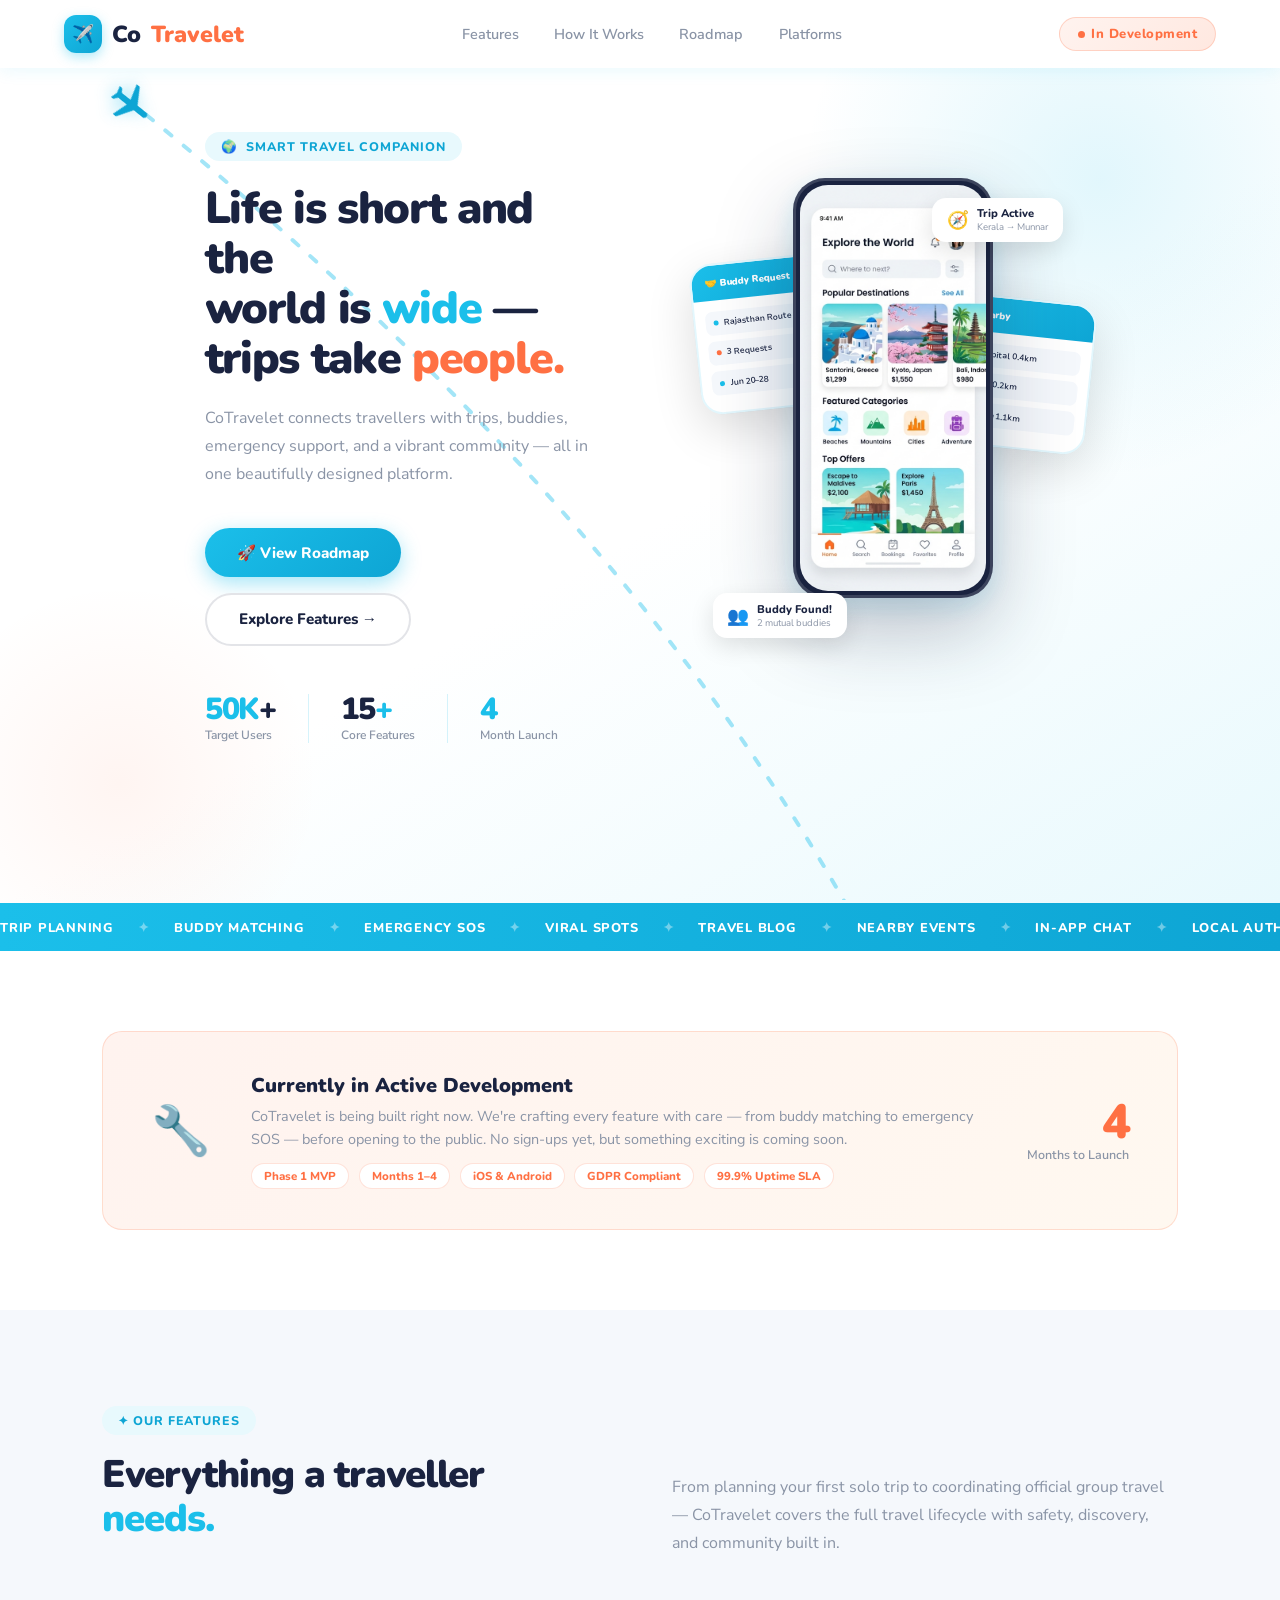
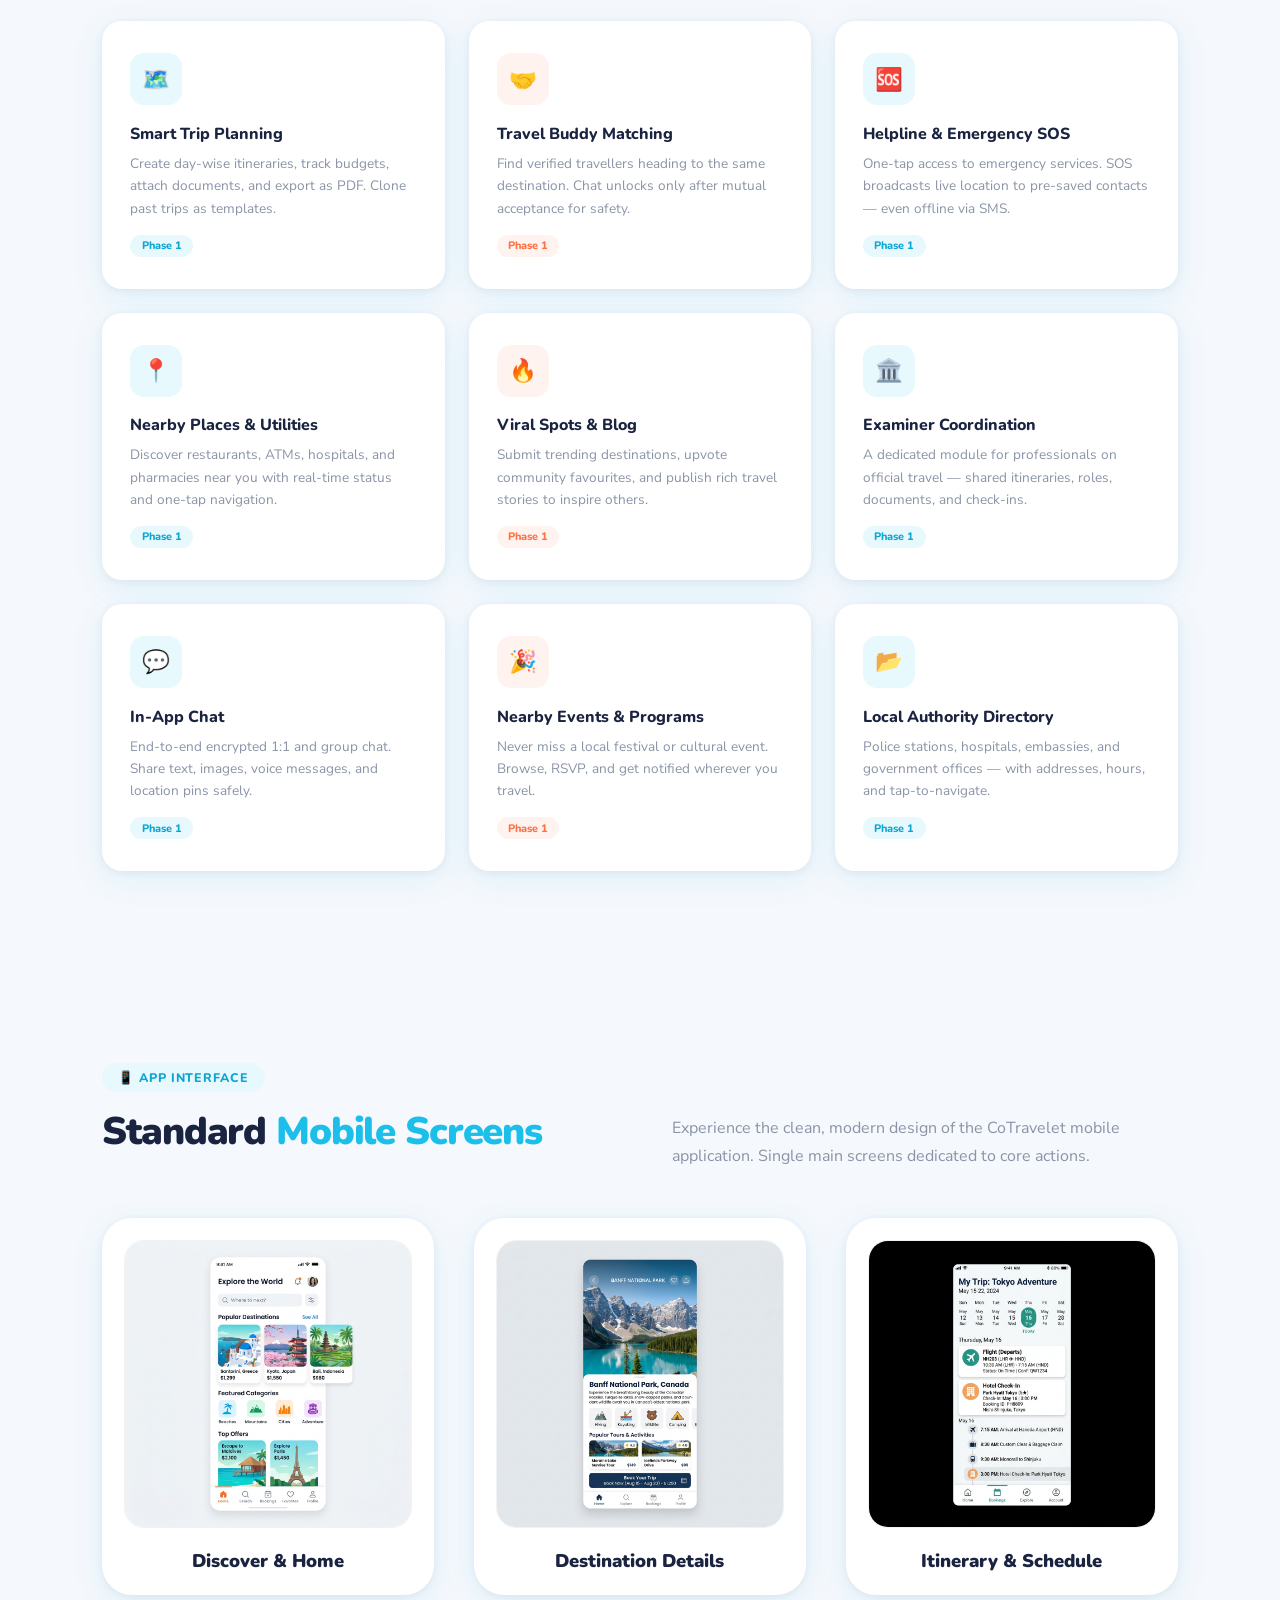
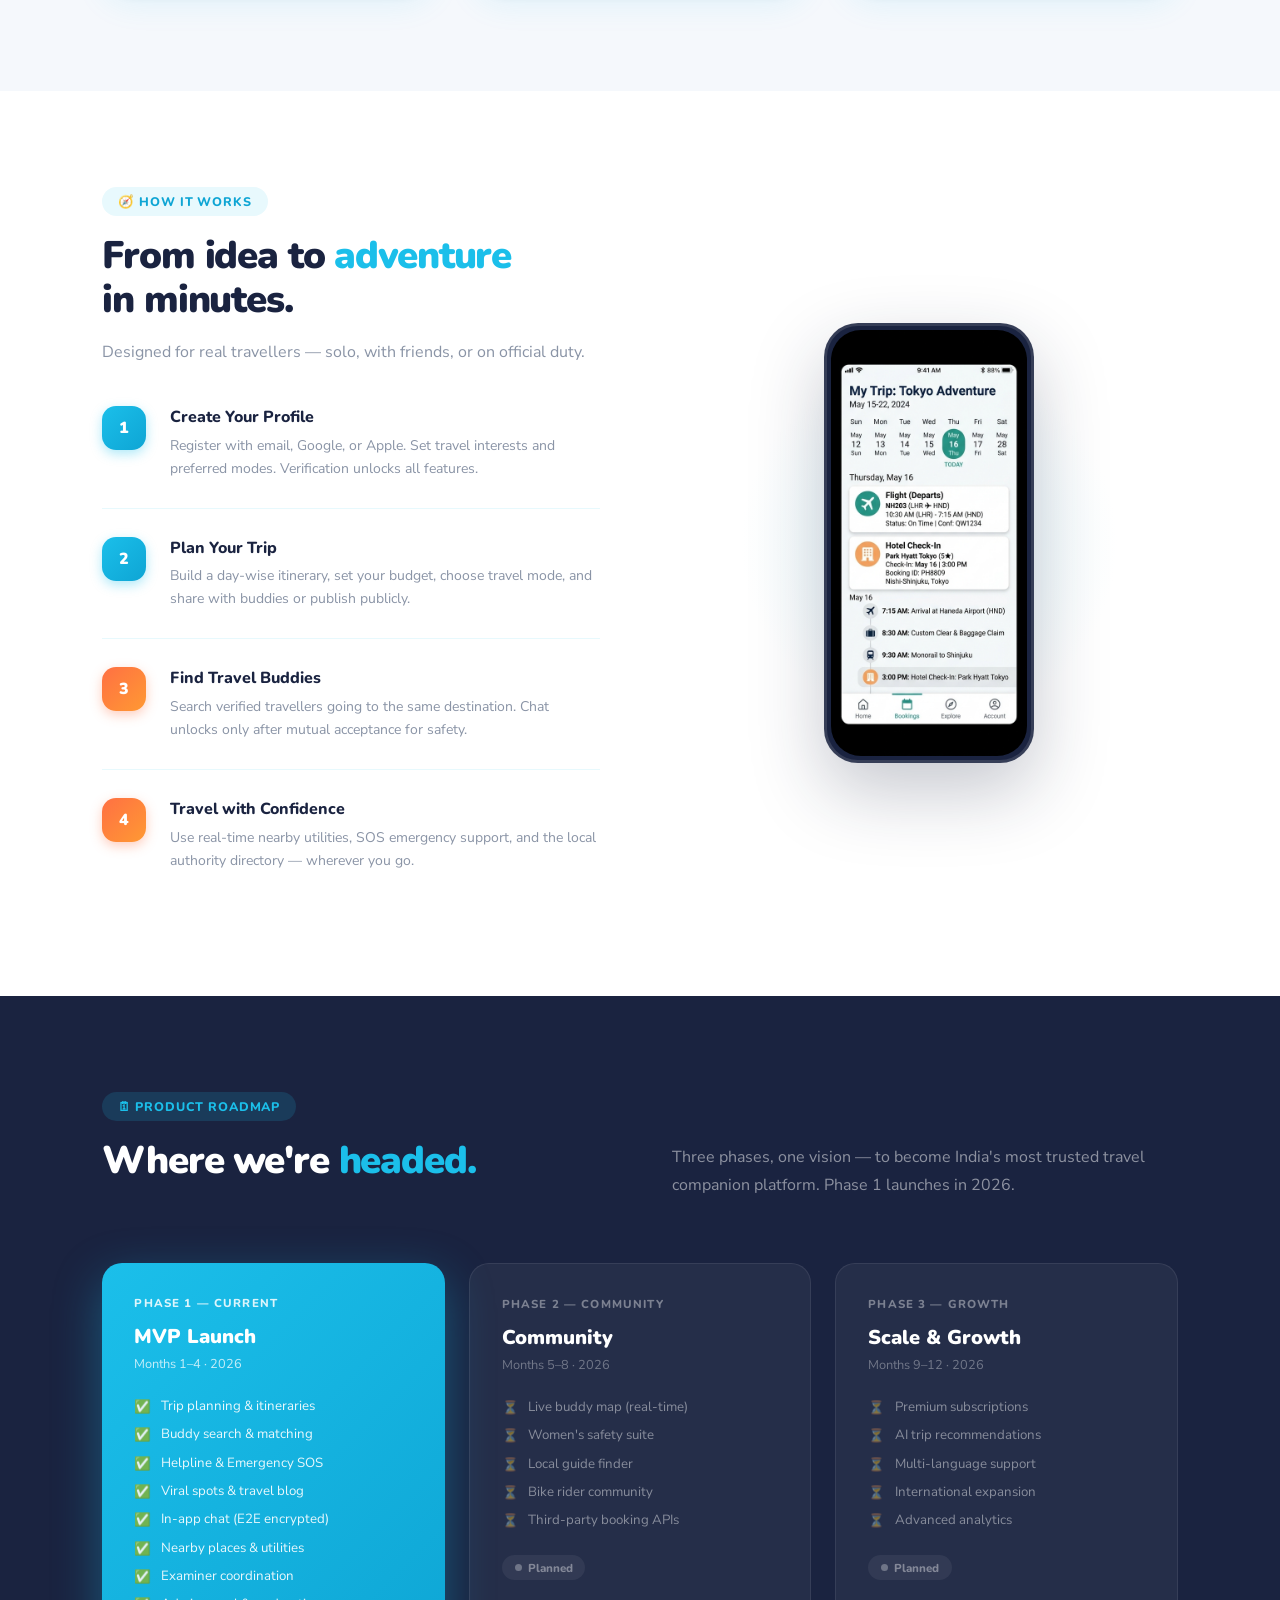
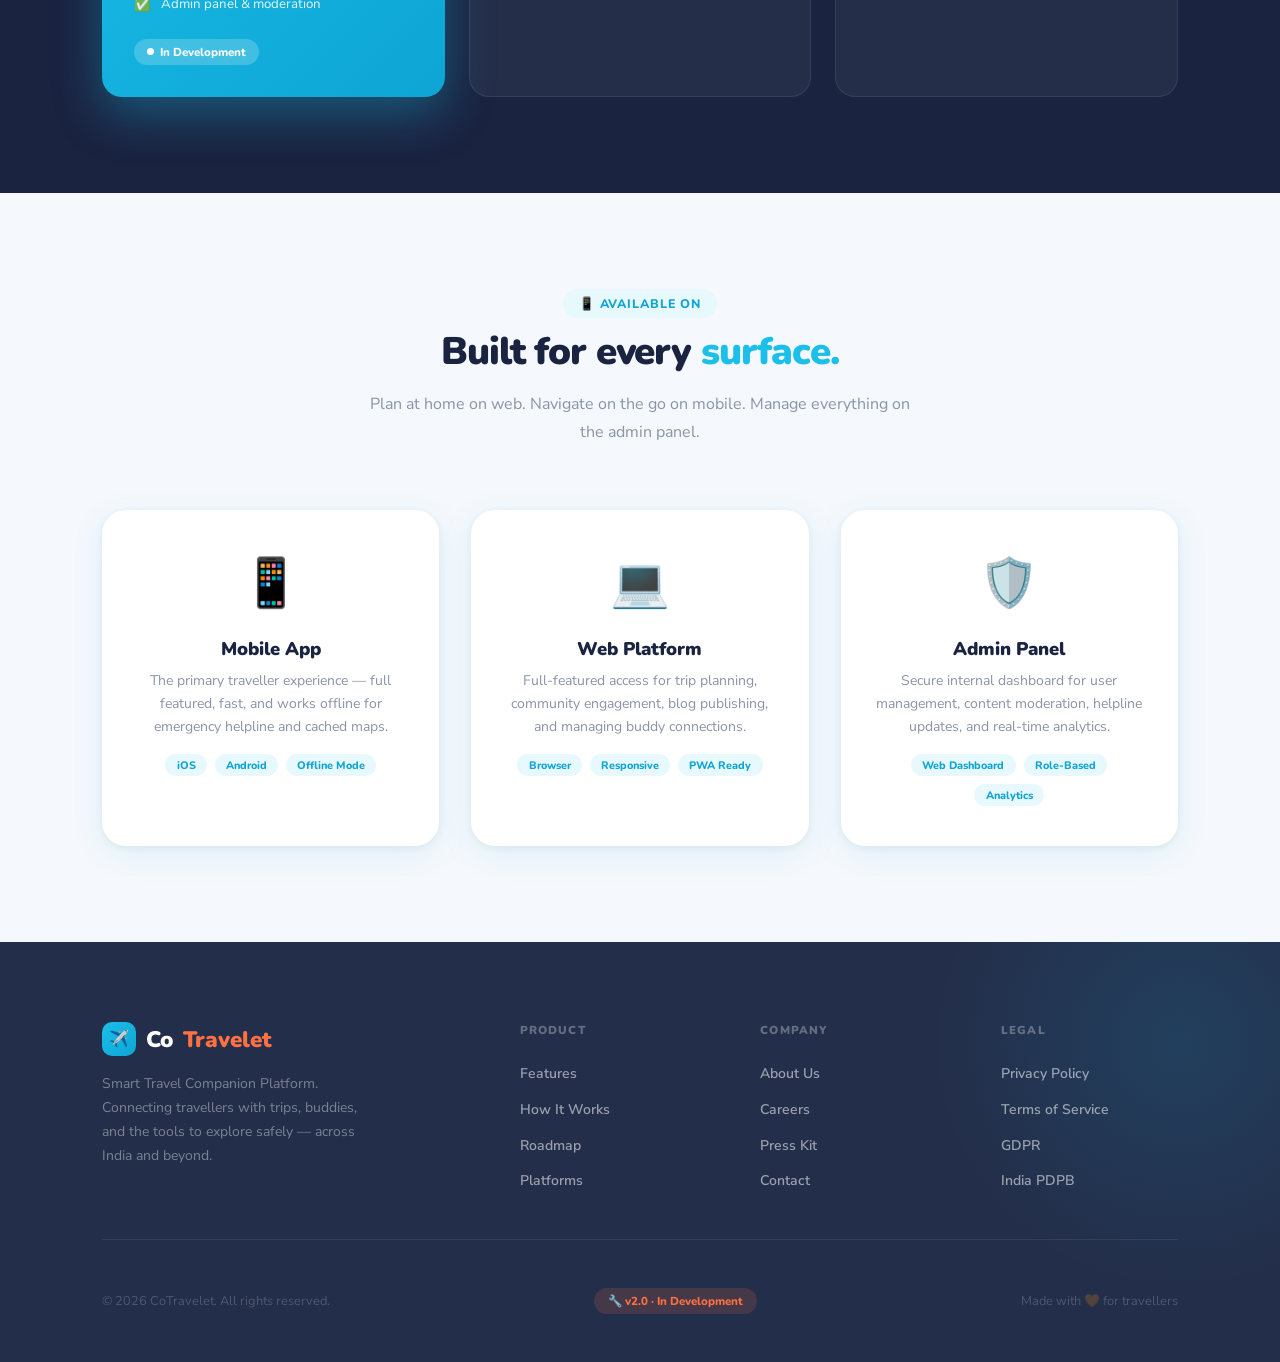
==== commit 70275c51: "Remove flight destination markers and fix footer layering" ====
--- a/cotravelet.html
+++ b/cotravelet.html
@@ -259,7 +259,7 @@
 .services-header, .services-grid, 
 .how-grid, .how-visual, .showcase-grid, 
 .roadmap-header, .roadmap-grid, .dev-banner,
-.platforms-header, .plat-grid, .ticker-wrap, footer {
+.platforms-header, .plat-grid, .ticker-wrap, .footer-top, .footer-bottom {
   position: relative;
   z-index: 10;
 }
@@ -282,27 +282,7 @@
   pointer-events: none;
   will-change: transform;
 }
-.path-label {
-  position: absolute;
-  z-index: 5;
-  display: flex;
-  align-items: center;
-  gap: 10px;
-  background: rgba(255,255,255,0.95);
-  backdrop-filter: blur(8px);
-  padding: 8px 16px;
-  border-radius: 50px;
-  box-shadow: 0 8px 24px rgba(27,191,234,0.2);
-  border: 1px solid rgba(27,191,234,0.4);
-  pointer-events: none;
-  transform: translate(-50%, -50%);
-  opacity: 0;
-  transition: opacity 0.5s;
-}
-.path-label.visible { opacity: 1; }
-.path-label-icon { font-size: 1.4rem; }
-.path-label-text { font-family: 'Nunito', sans-serif; font-size: 0.75rem; font-weight: 800; color: var(--navy); line-height: 1.2; text-transform: uppercase; letter-spacing: 0.05em; }
-.path-label-text span { font-size: 0.6rem; color: var(--sky-dark); font-weight: 700; display: block; margin-top: 2px; letter-spacing: 0; text-transform: none; }
+
 
 
 
@@ -328,23 +308,6 @@
   <svg width="48" height="48" viewBox="0 0 24 24" fill="var(--sky-dark)" style="filter: drop-shadow(0 4px 8px rgba(27,191,234,0.4));">
     <path d="M21,16V14L13,9V3.5A1.5,1.5 0 0,0 11.5,2A1.5,1.5 0 0,0 10,3.5V9L2,14V16L10,13.5V19L8,20.5V22L11.5,21L15,22V20.5L13,19V13.5L21,16Z" />
   </svg>
-</div>
-
-<div id="label-start" class="path-label">
-  <div class="path-label-icon">🛫</div>
-  <div class="path-label-text">Flight Boarding<br/><span>Start Journey</span></div>
-</div>
-<div id="label-mid1" class="path-label">
-  <div class="path-label-icon">📍</div>
-  <div class="path-label-text">Transit Point 1<br/><span>Discover Features</span></div>
-</div>
-<div id="label-mid2" class="path-label">
-  <div class="path-label-icon">📍</div>
-  <div class="path-label-text">Transit Point 2<br/><span>View Roadmap</span></div>
-</div>
-<div id="label-end" class="path-label">
-  <div class="path-label-icon">🛬</div>
-  <div class="path-label-text">Destination Reached<br/><span>Ready to Launch</span></div>
 </div>
 
 <nav>
@@ -670,30 +633,13 @@
     const w = document.documentElement.scrollWidth;
     const h = document.documentElement.scrollHeight;
     
-    // Zigzag bezier curve
+    // Zigzag bezier curve extending past the bottom
     const d = `M ${w * 0.1}, 100 
                C ${w * 0.6}, ${h * 0.1}   ${w * 0.9}, ${h * 0.2}   ${w * 0.8}, ${h * 0.3}
                C ${w * 0.7}, ${h * 0.4}   ${w * 0.1}, ${h * 0.5}   ${w * 0.2}, ${h * 0.6}
                C ${w * 0.3}, ${h * 0.7}   ${w * 0.9}, ${h * 0.8}   ${w * 0.8}, ${h * 0.9}
-               C ${w * 0.7}, ${h * 0.95}  ${w * 0.5}, ${h * 0.98}  ${w * 0.5}, ${h - 100}`;
+               C ${w * 0.7}, ${h * 0.95}  ${w * 0.5}, ${h * 0.98}  ${w * 0.5}, ${h + 100}`;
     flightPath.setAttribute('d', d);
-
-    const pathLength = flightPath.getTotalLength();
-    if(pathLength > 0) {
-      positionLabel('label-start', flightPath.getPointAtLength(0), -35);
-      positionLabel('label-mid1', flightPath.getPointAtLength(pathLength * 0.33), -35);
-      positionLabel('label-mid2', flightPath.getPointAtLength(pathLength * 0.66), -35);
-      positionLabel('label-end', flightPath.getPointAtLength(pathLength), 40);
-      document.querySelectorAll('.path-label').forEach(el => el.classList.add('visible'));
-    }
-  }
-
-  function positionLabel(id, pt, offsetY) {
-    const el = document.getElementById(id);
-    if(el) {
-      el.style.left = pt.x + 'px';
-      el.style.top = (pt.y + offsetY) + 'px';
-    }
   }
 
   function updateAirplanePosition() {
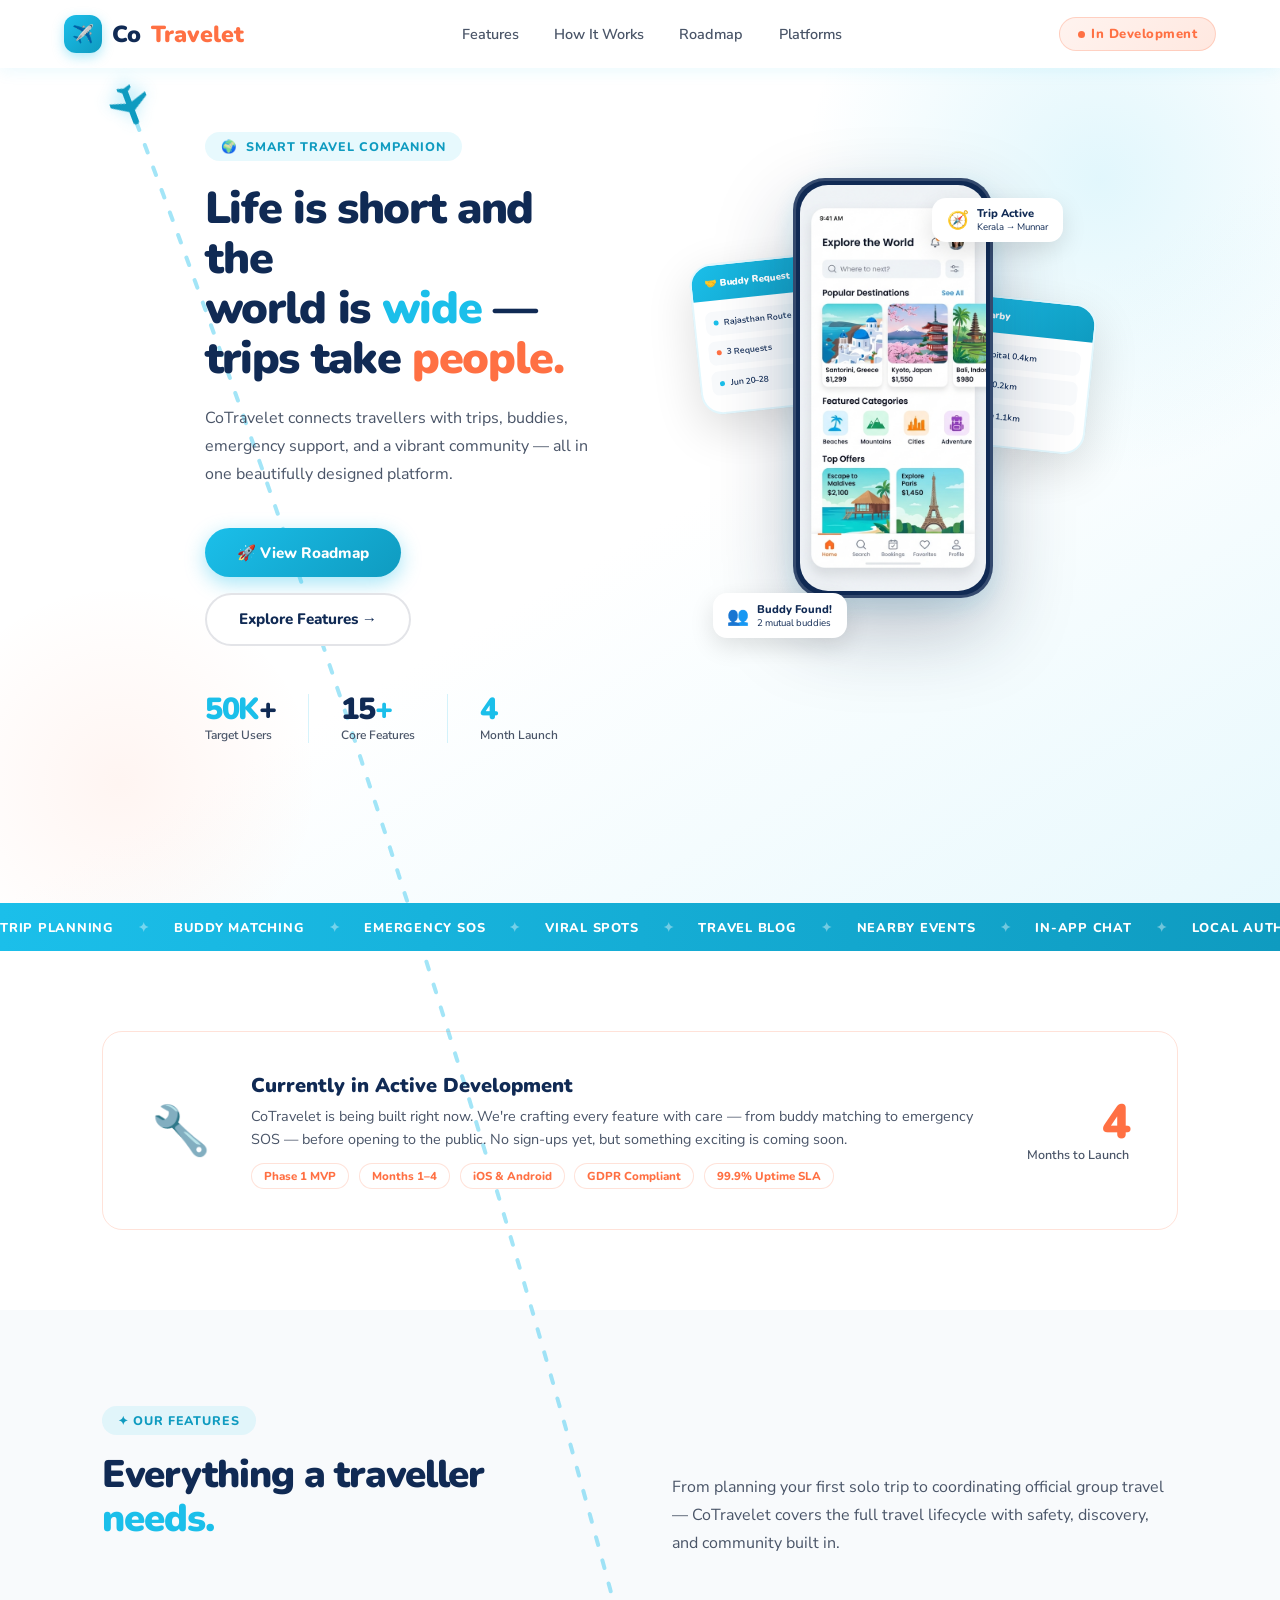
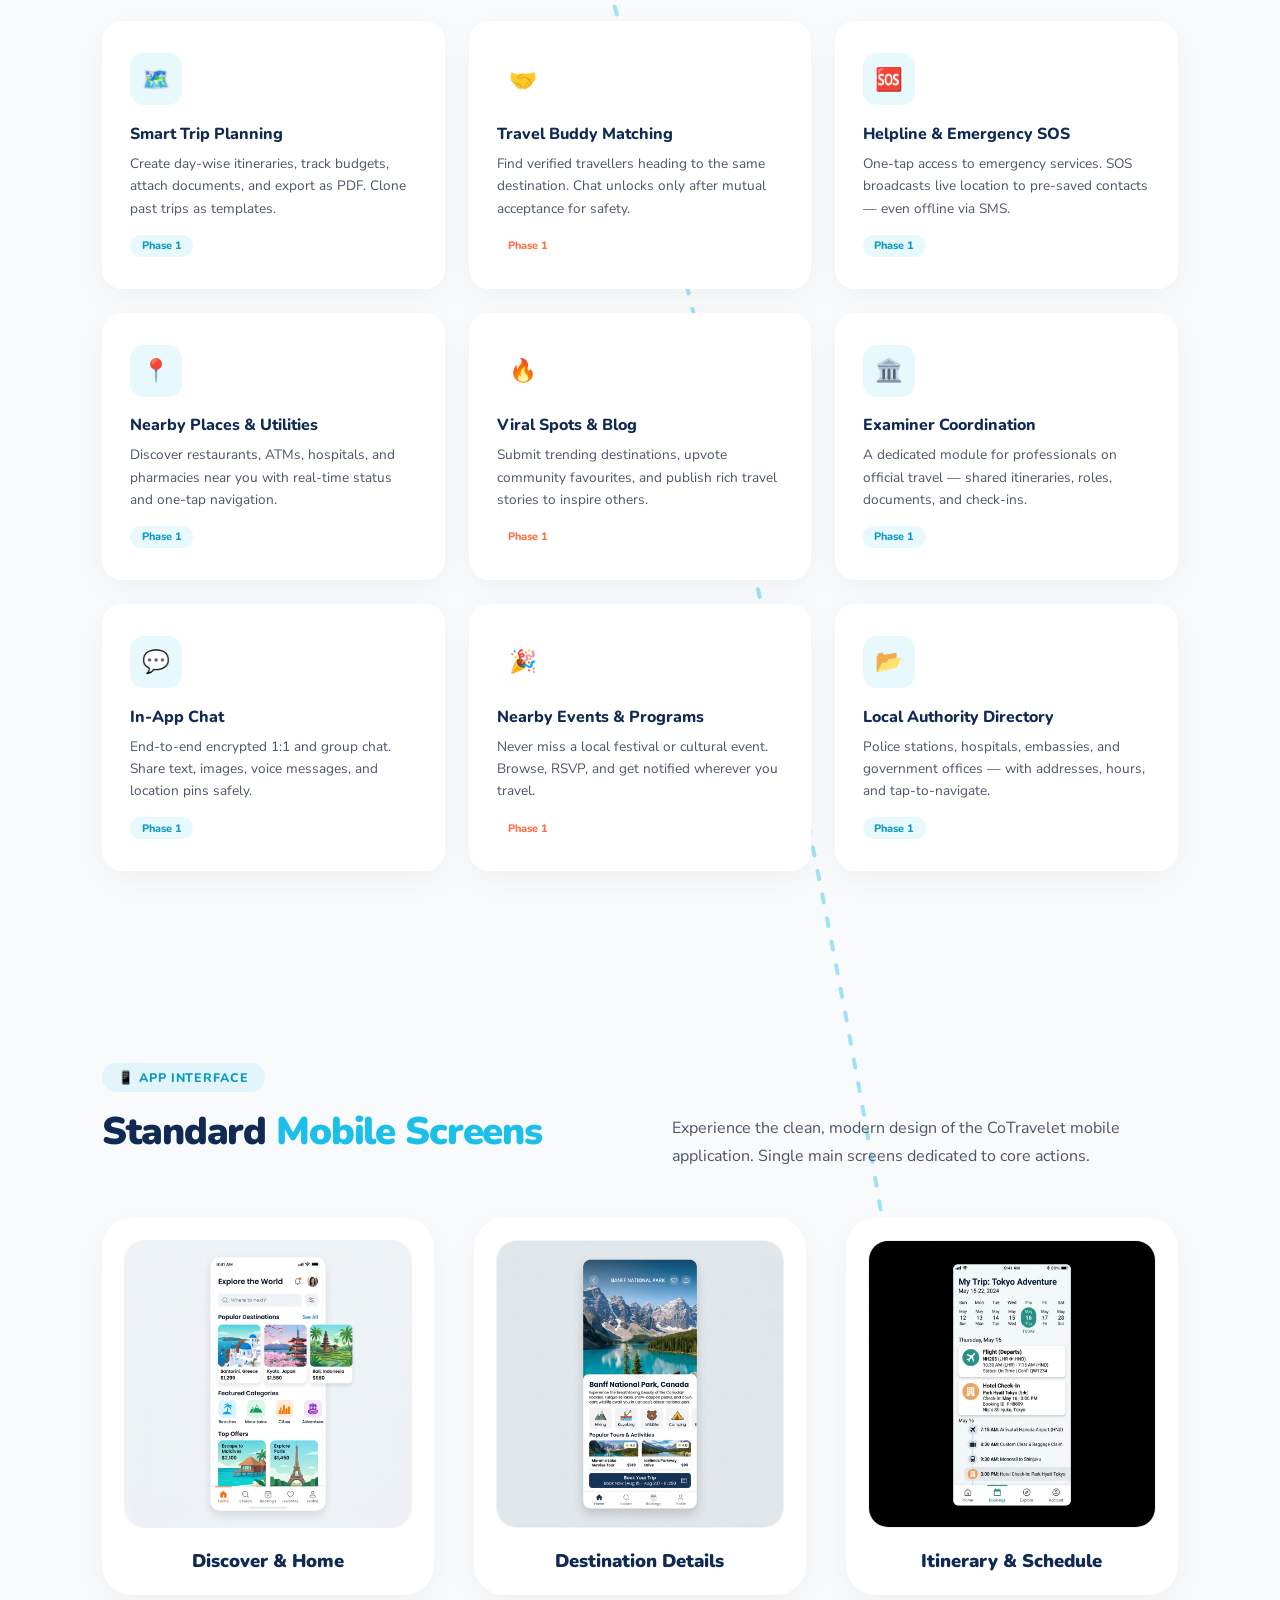
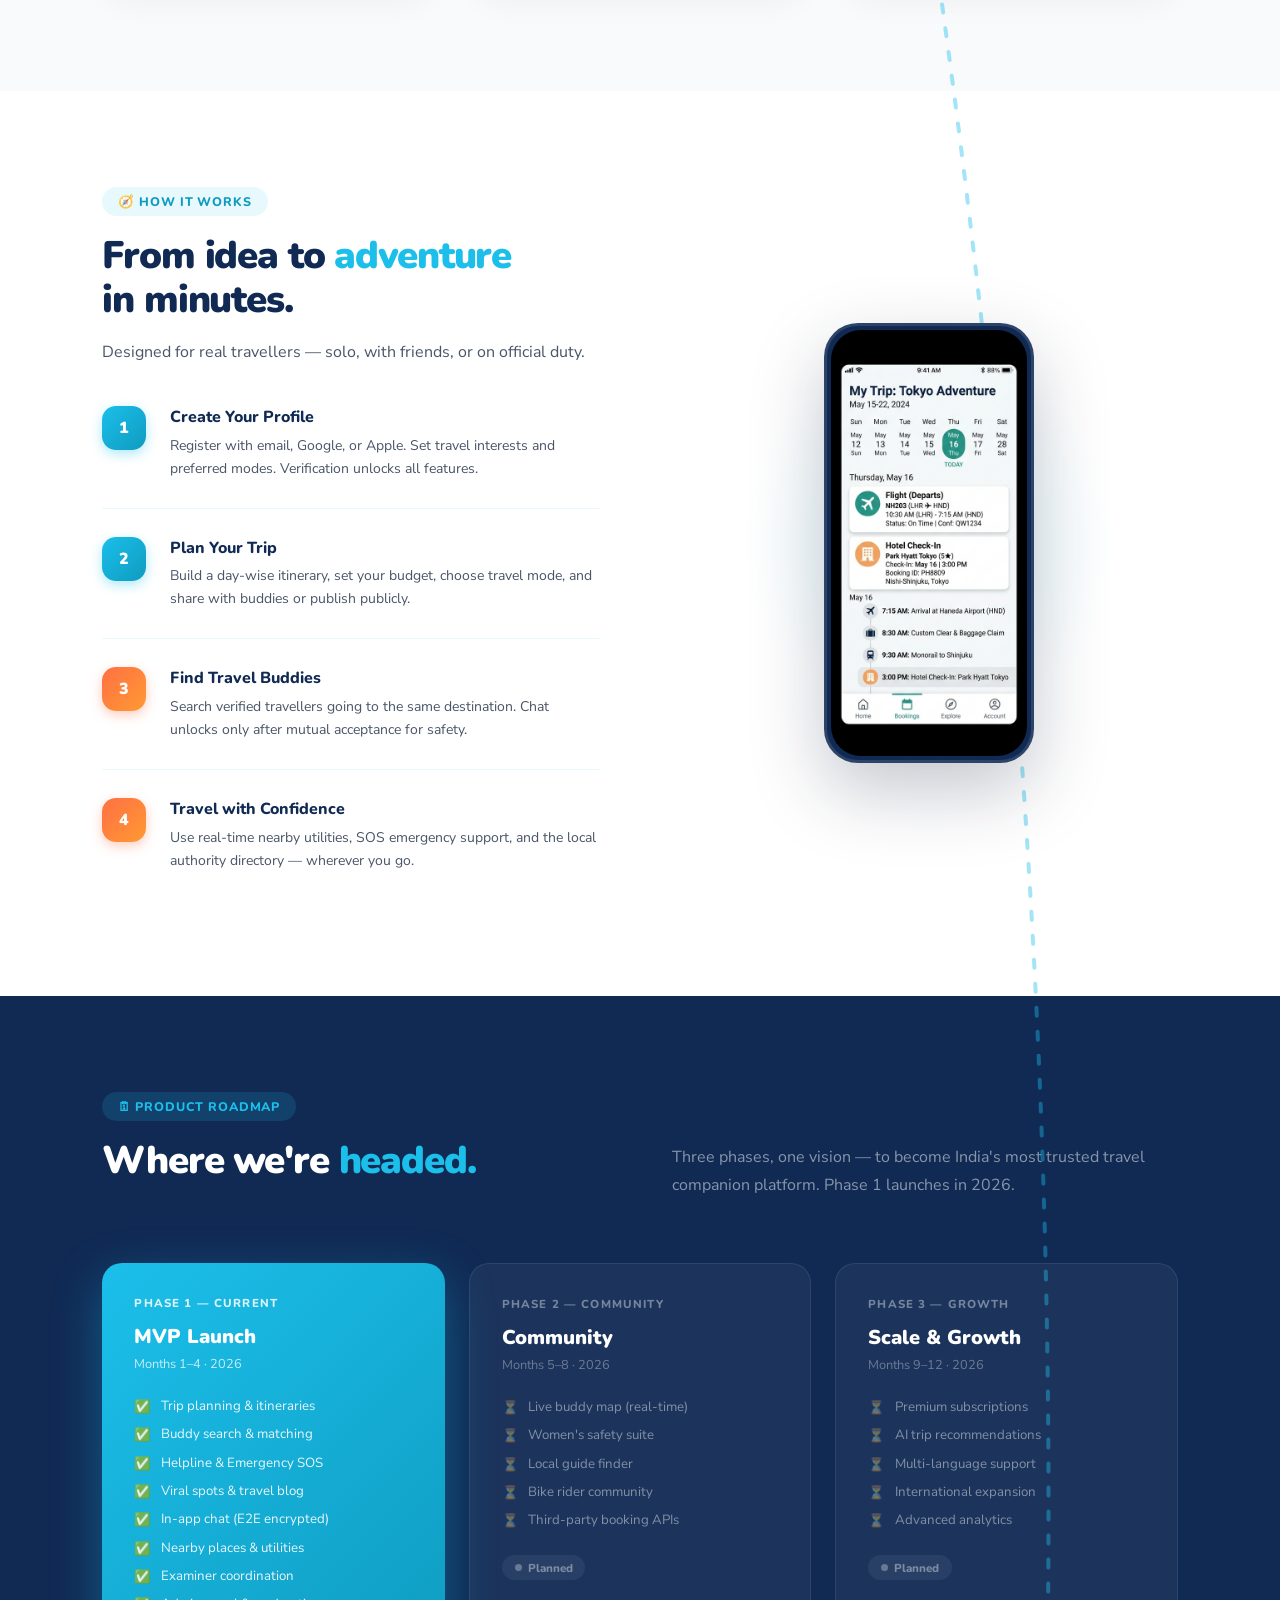
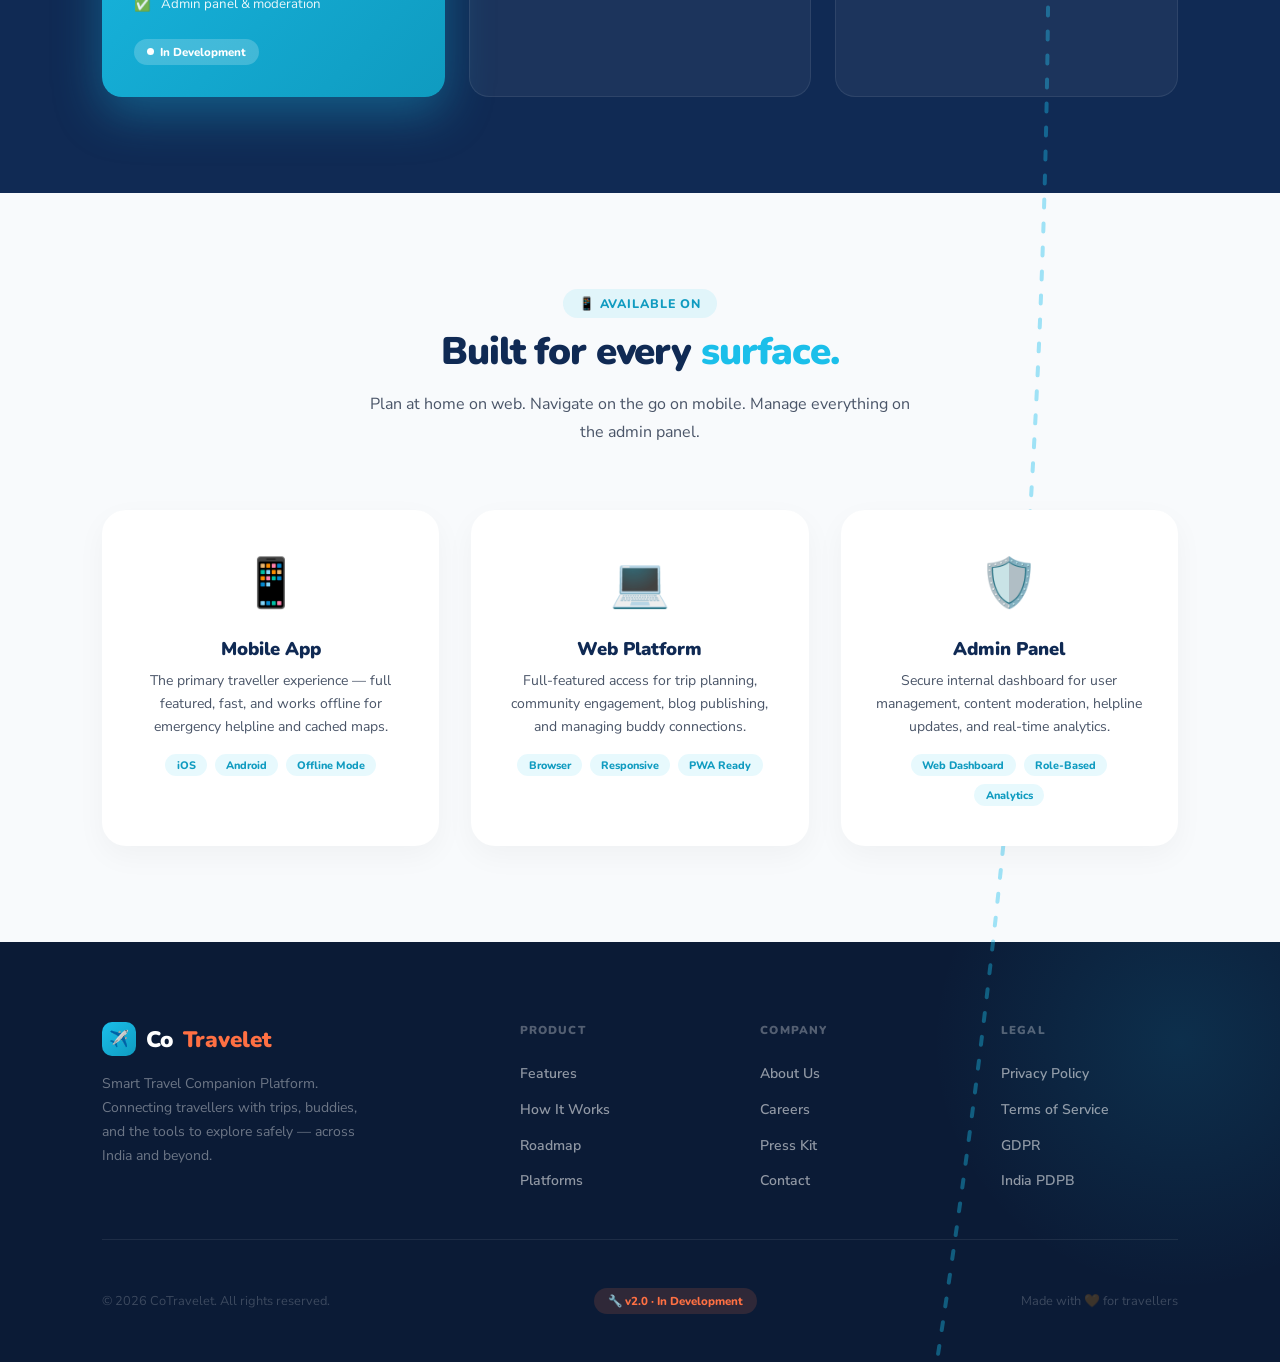
==== commit 43b67dec: "Fix SVG clipping, full height path visibility, and footer scroll overflow" ====
--- a/cotravelet.html
+++ b/cotravelet.html
@@ -7,22 +7,20 @@
 <link href="https://fonts.googleapis.com/css2?family=Nunito:wght@400;600;700;800;900&family=Nunito+Sans:wght@300;400;600&display=swap" rel="stylesheet" />
 <style>
 :root {
+  --navy: #102A54;
+  --navy2: #0B1B36;
   --sky: #1BBFEA;
-  --sky-dark: #0EA5D4;
-  --sky-light: #E8F9FD;
+  --sky-light: rgba(27, 191, 234, 0.1);
+  --sky-dark: #0F9BC0;
   --orange: #FF7043;
-  --orange-light: #FFF3EF;
-  --navy: #1A2340;
-  --navy2: #232E4A;
-  --white: #ffffff;
-  --gray-bg: #F5F8FC;
-  --gray-text: #8A94A6;
-  --text: #1A2340;
-  --card-shadow: 0 8px 32px rgba(27,191,234,0.10), 0 2px 8px rgba(0,0,0,0.06);
+  --white: #FFFFFF;
+  --gray-bg: #F8FAFC;
+  --text: #4A5568;
+  --card-shadow: 0 10px 30px rgba(0,0,0,0.04);
 }
 *, *::before, *::after { box-sizing: border-box; margin: 0; padding: 0; }
 html { scroll-behavior: smooth; }
-body { font-family: 'Nunito Sans', sans-serif; background: var(--white); color: var(--text); overflow-x: hidden; }
+body { font-family: 'Nunito Sans', sans-serif; background: var(--white); color: var(--text); overflow-x: hidden; position: relative; }
 
 nav {
   position: fixed; top: 0; left: 0; right: 0; z-index: 200;
@@ -273,6 +271,7 @@
   height: 100%;
   z-index: 1;
   pointer-events: none;
+  overflow: visible;
 }
 .scroll-airplane {
   position: absolute;
@@ -633,12 +632,19 @@
     const w = document.documentElement.scrollWidth;
     const h = document.documentElement.scrollHeight;
     
-    // Zigzag bezier curve extending past the bottom
+    // Explicitly set SVG dimensions to prevent clipping
+    const svg = document.getElementById('flight-route-svg');
+    if (svg) {
+      svg.style.width = w + 'px';
+      svg.style.height = h + 'px';
+    }
+    
+    // Zigzag bezier curve extending to the bottom (minus 50px to prevent overflow space)
     const d = `M ${w * 0.1}, 100 
                C ${w * 0.6}, ${h * 0.1}   ${w * 0.9}, ${h * 0.2}   ${w * 0.8}, ${h * 0.3}
                C ${w * 0.7}, ${h * 0.4}   ${w * 0.1}, ${h * 0.5}   ${w * 0.2}, ${h * 0.6}
                C ${w * 0.3}, ${h * 0.7}   ${w * 0.9}, ${h * 0.8}   ${w * 0.8}, ${h * 0.9}
-               C ${w * 0.7}, ${h * 0.95}  ${w * 0.5}, ${h * 0.98}  ${w * 0.5}, ${h + 100}`;
+               C ${w * 0.7}, ${h * 0.95}  ${w * 0.5}, ${h * 0.98}  ${w * 0.5}, ${h - 50}`;
     flightPath.setAttribute('d', d);
   }
 
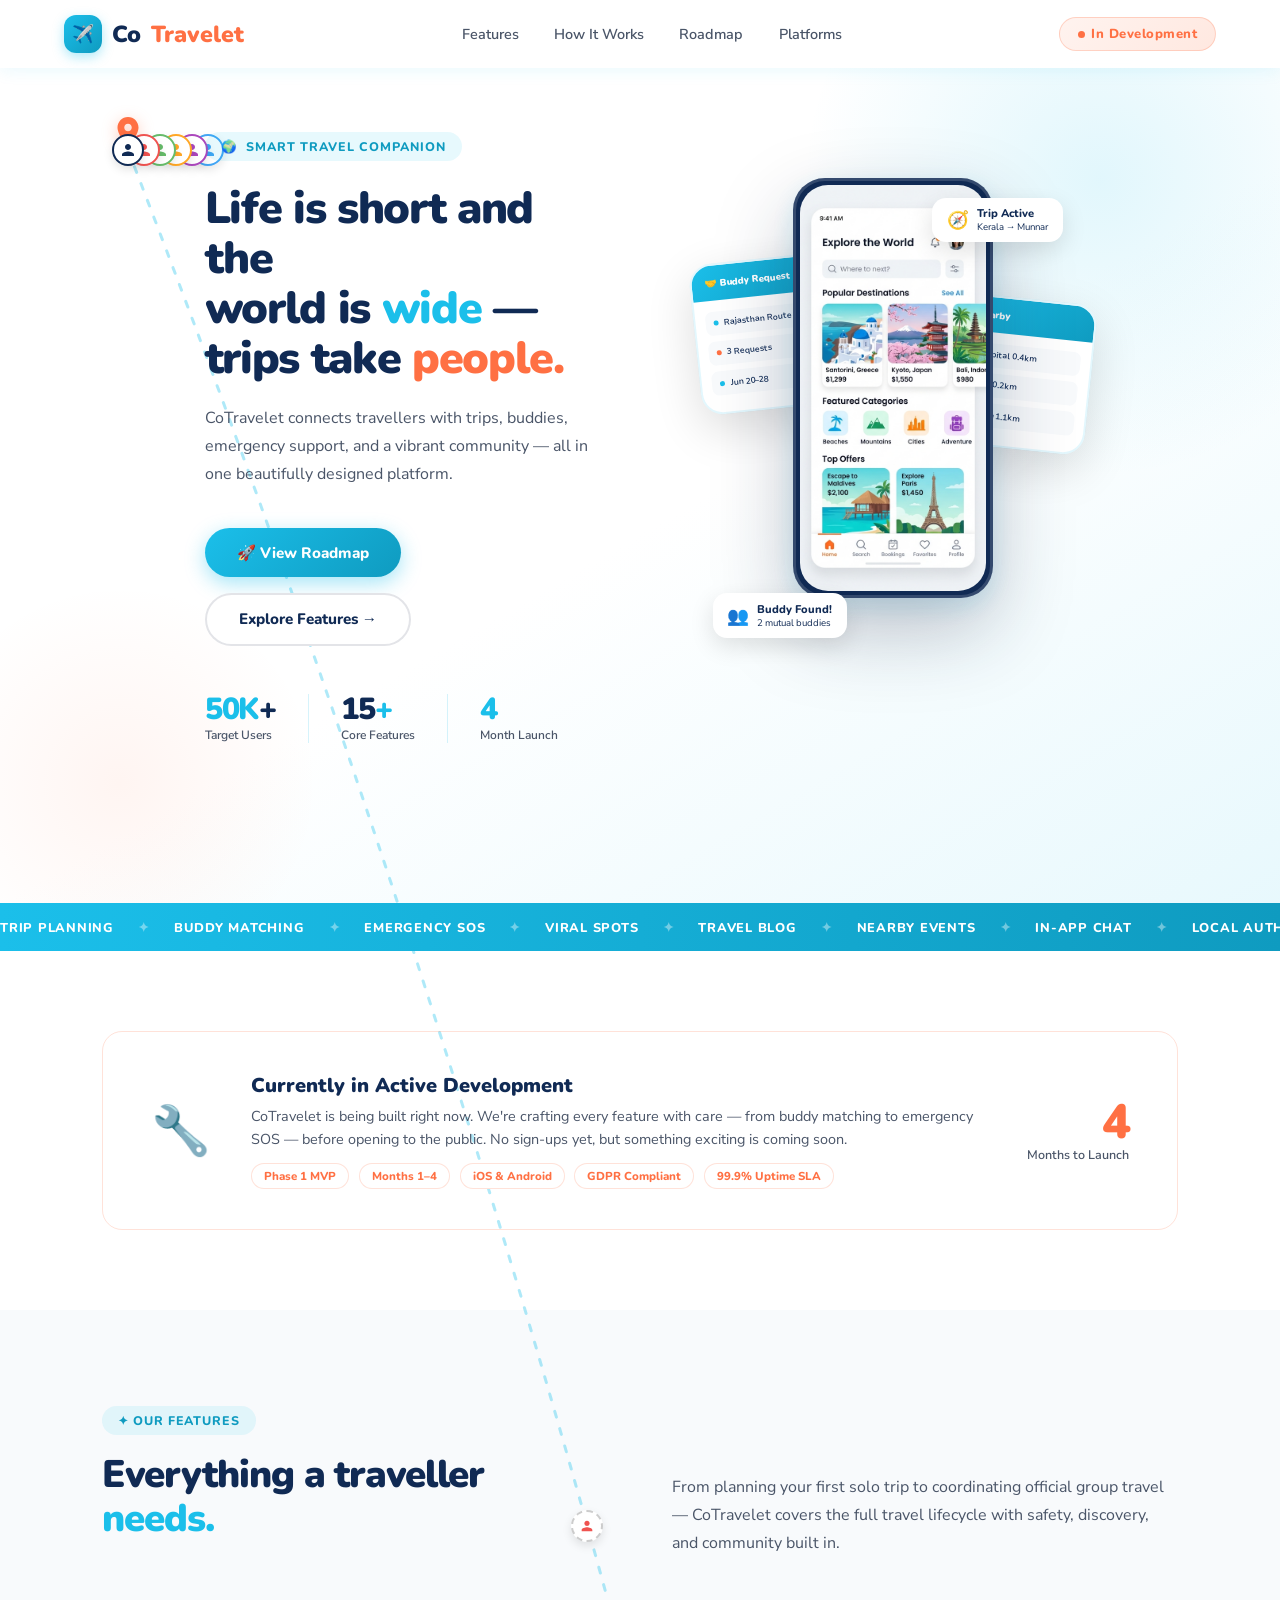
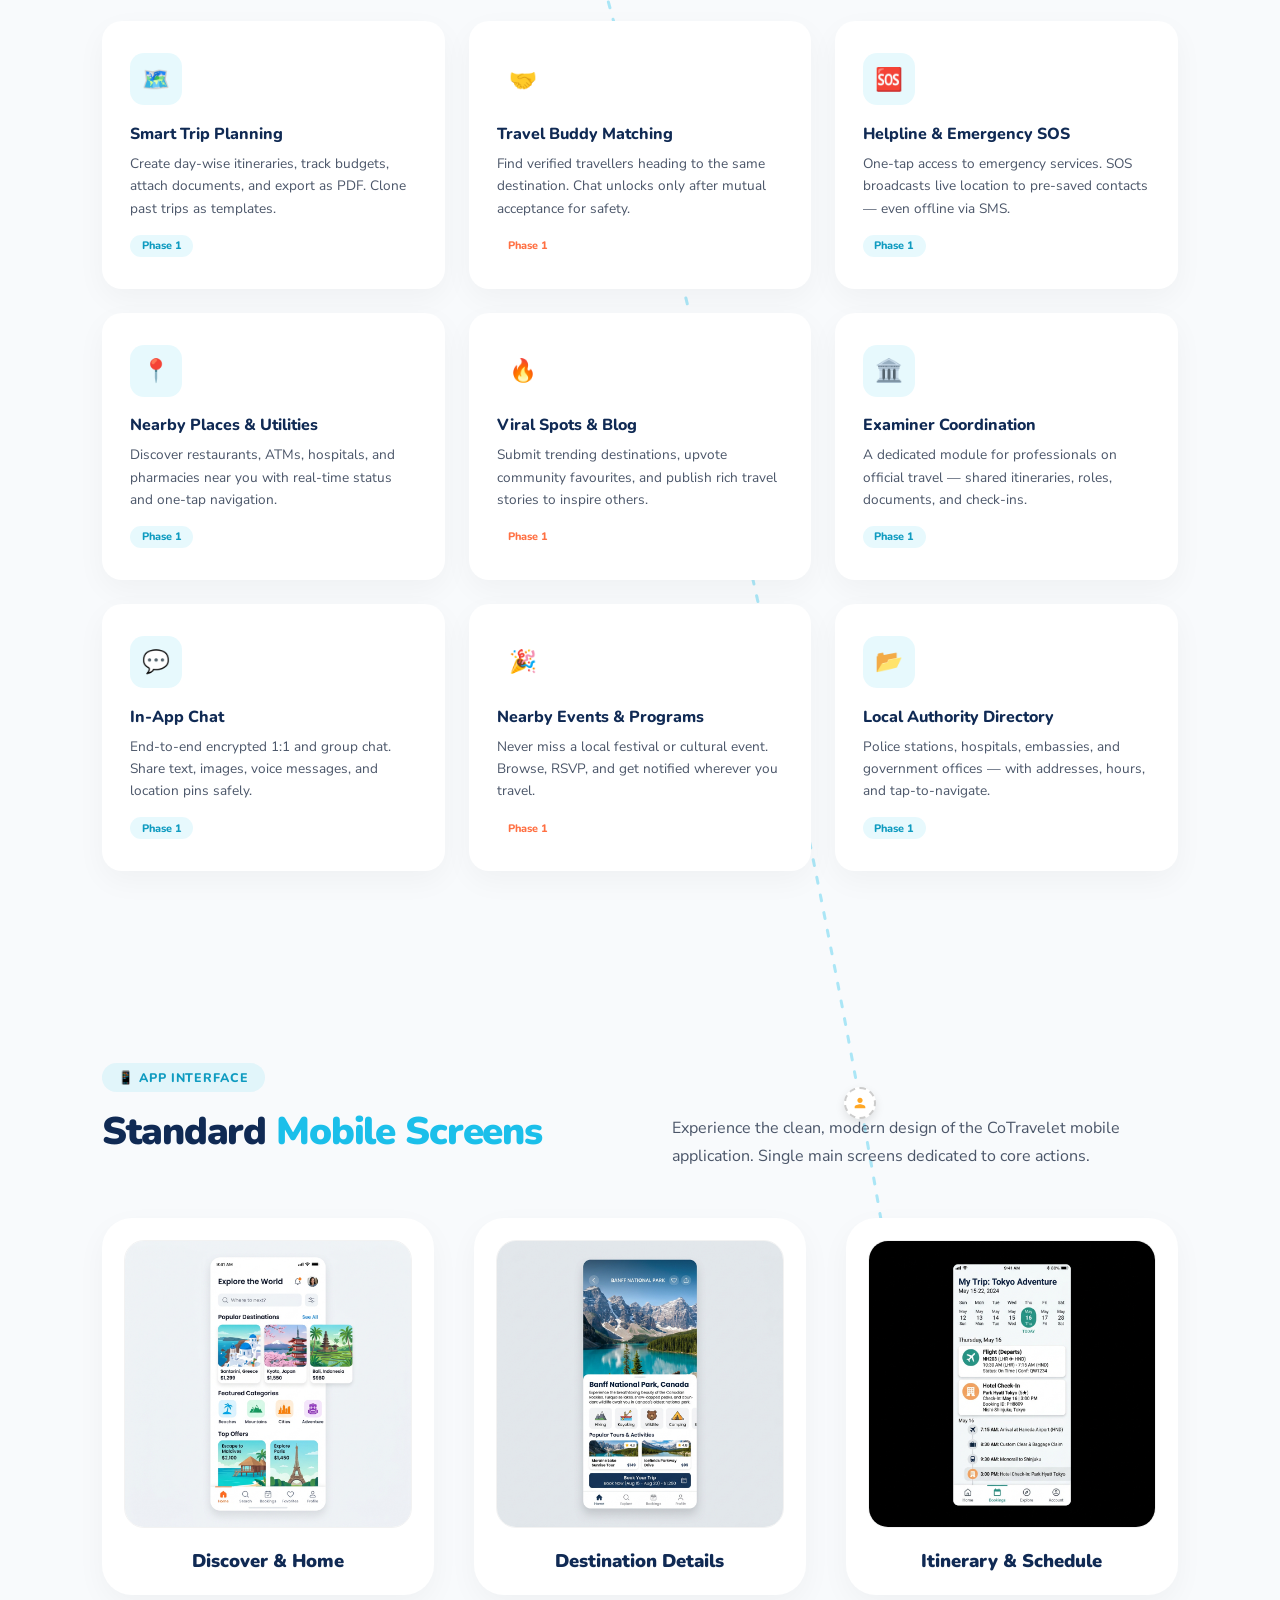
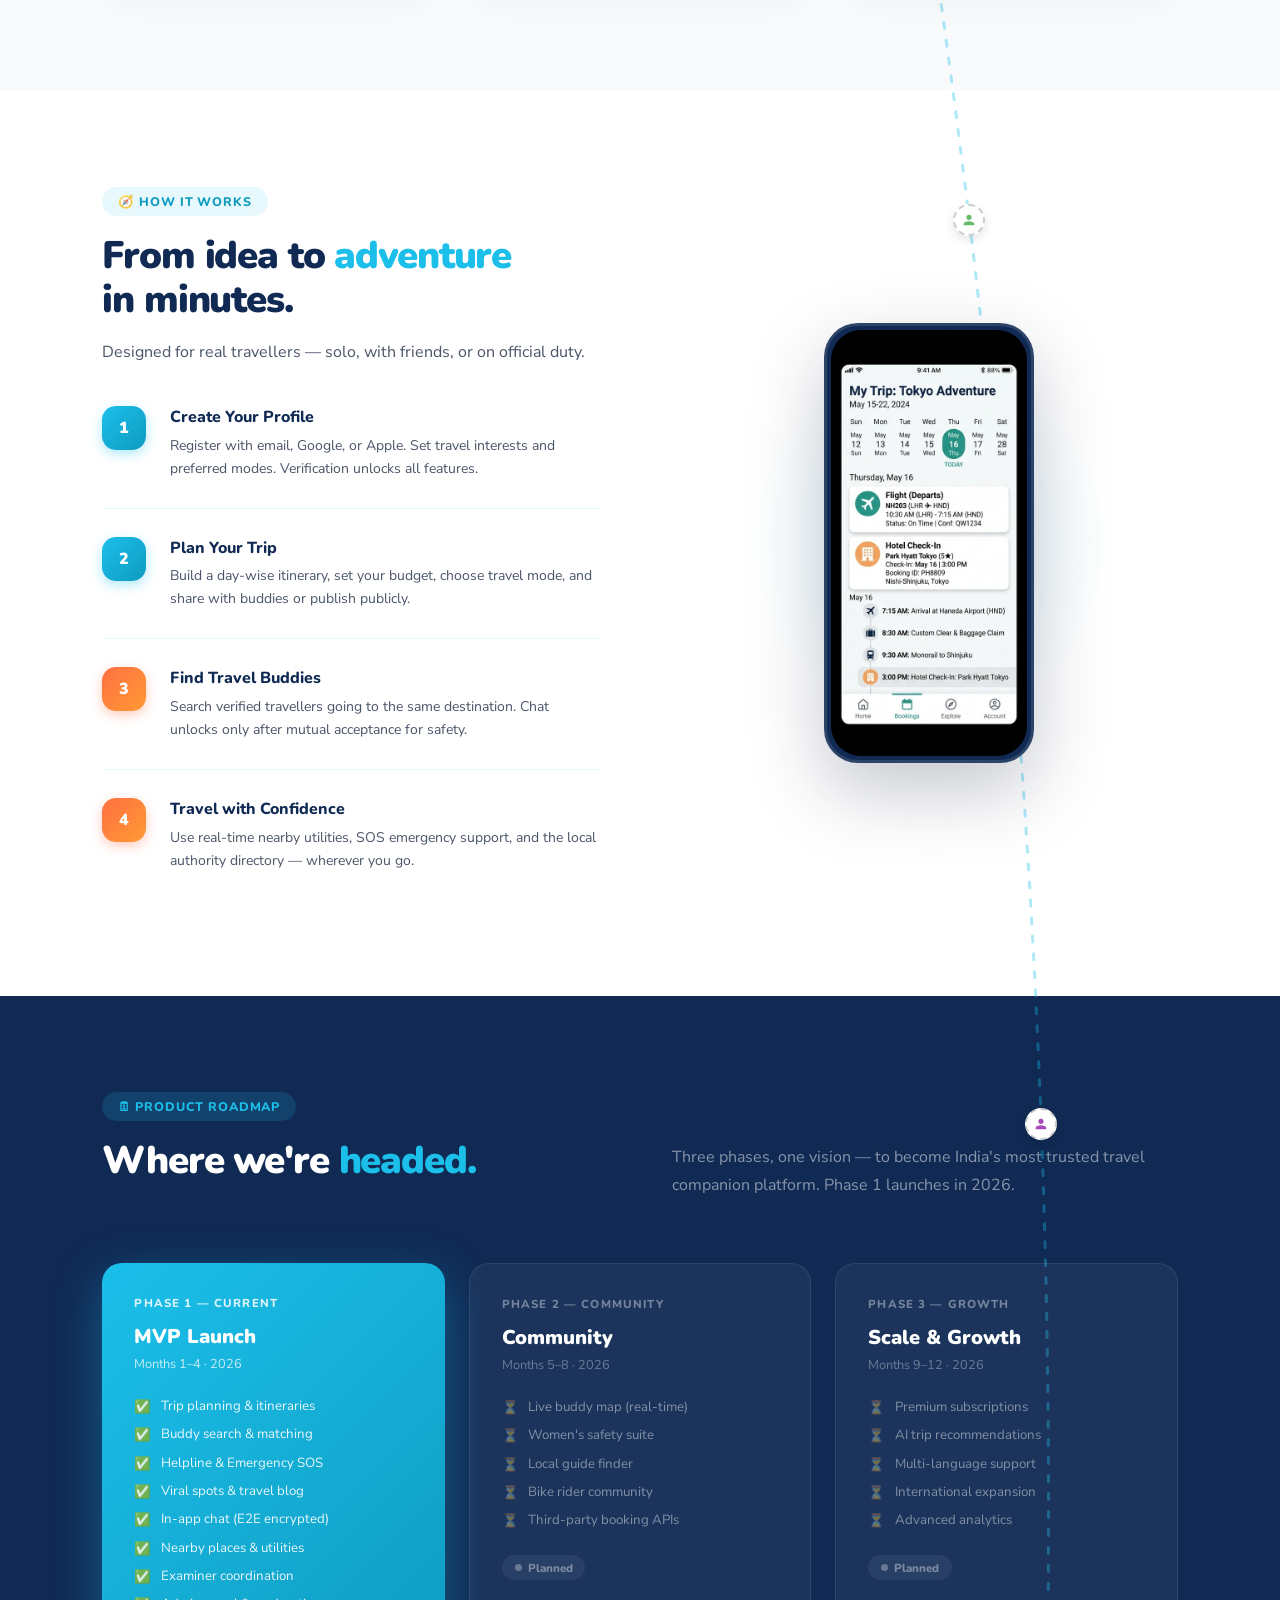
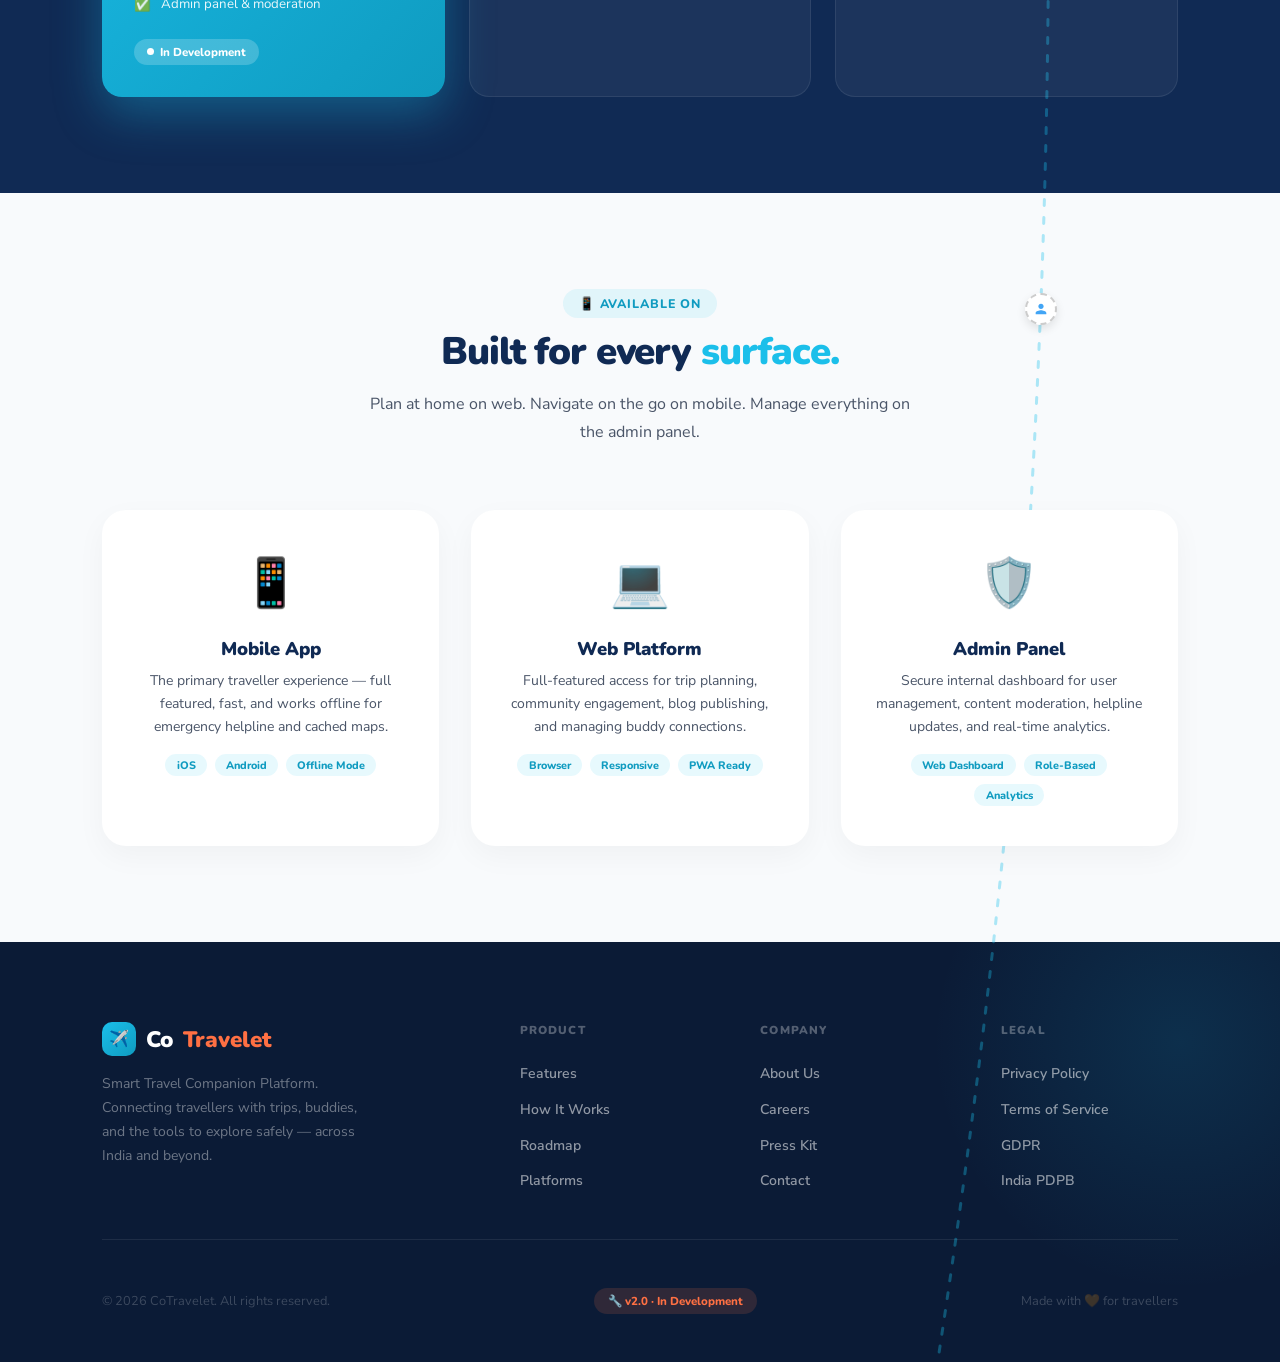
==== commit a6aaf205: "Change flight animation to traveler picking up buddies along the route" ====
--- a/cotravelet.html
+++ b/cotravelet.html
@@ -273,14 +273,61 @@
   pointer-events: none;
   overflow: visible;
 }
-.scroll-airplane {
-  position: absolute;
-  top: -24px;
-  left: -24px;
-  z-index: 5;
-  pointer-events: none;
-  will-change: transform;
-}
+/* Traveler Animation Styles */
+.route-pin {
+  position: absolute; z-index: 3; width: 36px; height: 36px;
+  transform: translate(-50%, -100%); filter: drop-shadow(0 4px 8px rgba(255,112,67,0.4));
+}
+.route-pin svg { width: 100%; height: 100%; fill: var(--orange); }
+
+.scroll-travelers {
+  position: absolute; top: -16px; left: -16px; z-index: 6; pointer-events: none;
+  display: flex; align-items: center; 
+  will-change: transform; transition: transform 0.15s ease-out;
+  transform-origin: 16px 50%;
+}
+.traveler-icon {
+  width: 32px; height: 32px; background: white; border-radius: 50%;
+  box-shadow: 0 4px 10px rgba(0,0,0,0.1); border: 2px solid var(--sky);
+  display: flex; align-items: center; justify-content: center;
+  opacity: 0; transform: scale(0); margin-left: -16px;
+  transition: all 0.4s cubic-bezier(0.175, 0.885, 0.32, 1.275);
+}
+.traveler-icon:first-child { opacity: 1; transform: scale(1); margin-left: 0; border-color: var(--navy); z-index: 10; }
+.traveler-icon.visible { opacity: 1; transform: scale(1); margin-left: -12px; }
+
+#t0 { z-index: 6; }
+#t1 { z-index: 5; border-color: #EF5350; }
+#t2 { z-index: 4; border-color: #66BB6A; }
+#t3 { z-index: 3; border-color: #FFA726; }
+#t4 { z-index: 2; border-color: #AB47BC; }
+#t5 { z-index: 1; border-color: #42A5F5; }
+.traveler-icon svg { width: 18px; height: 18px; }
+
+.waiting-person {
+  position: absolute; z-index: 4; width: 32px; height: 32px; background: white; border-radius: 50%;
+  box-shadow: 0 4px 10px rgba(0,0,0,0.1); border: 2px dashed rgba(0,0,0,0.2);
+  display: flex; align-items: center; justify-content: center;
+  transform: translate(-50%, -50%); transition: all 0.4s ease;
+}
+.waiting-person.picked-up { opacity: 0; transform: translate(-50%, -50%) scale(0); }
+.waiting-person svg { width: 16px; height: 16px; fill: var(--text); }
+#waiting-0 svg { fill: #EF5350; }
+#waiting-1 svg { fill: #66BB6A; }
+#waiting-2 svg { fill: #FFA726; }
+#waiting-3 svg { fill: #AB47BC; }
+#waiting-4 svg { fill: #42A5F5; }
+
+.end-destination {
+  position: absolute; z-index: 5; display: flex; align-items: center; gap: 8px;
+  background: white; padding: 8px 16px; border-radius: 50px;
+  box-shadow: 0 8px 24px rgba(27,191,234,0.2); border: 1px solid rgba(27,191,234,0.4);
+  transform: translate(-50%, -50%); opacity: 0; transition: opacity 0.5s;
+}
+.end-destination.visible { opacity: 1; }
+.end-icon { font-size: 1.4rem; }
+.end-text { font-family: 'Nunito', sans-serif; font-size: 0.75rem; font-weight: 800; color: var(--navy); line-height: 1.2; text-transform: uppercase; letter-spacing: 0.05em; }
+.end-text span { font-size: 0.6rem; color: var(--sky-dark); display: block; text-transform: none; margin-top: 2px; }
 
 
 
@@ -299,14 +346,37 @@
 <div class="bg-animations">
 </div>
 
-<!-- Scroll Flight Route -->
+<!-- Scroll Route SVG -->
 <svg id="flight-route-svg" class="flight-route-svg">
-  <path id="flight-path" fill="none" stroke="rgba(27,191,234,0.4)" stroke-width="4" stroke-dasharray="8, 16" stroke-linecap="round" />
+  <path id="flight-path" fill="none" stroke="rgba(27,191,234,0.35)" stroke-width="3" stroke-dasharray="6, 12" stroke-linecap="round" />
 </svg>
-<div id="scroll-airplane" class="scroll-airplane">
-  <svg width="48" height="48" viewBox="0 0 24 24" fill="var(--sky-dark)" style="filter: drop-shadow(0 4px 8px rgba(27,191,234,0.4));">
-    <path d="M21,16V14L13,9V3.5A1.5,1.5 0 0,0 11.5,2A1.5,1.5 0 0,0 10,3.5V9L2,14V16L10,13.5V19L8,20.5V22L11.5,21L15,22V20.5L13,19V13.5L21,16Z" />
-  </svg>
+
+<!-- Start Pin -->
+<div id="start-pin" class="route-pin">
+  <svg viewBox="0 0 24 24"><path d="M12 2C8.13 2 5 5.13 5 9c0 5.25 7 13 7 13s7-7.75 7-13c0-3.87-3.13-7-7-7zm0 9.5c-1.38 0-2.5-1.12-2.5-2.5s1.12-2.5 2.5-2.5 2.5 1.12 2.5 2.5-1.12 2.5-2.5 2.5z"/></svg>
+</div>
+
+<!-- Waiting Buddies at sections -->
+<div id="waiting-0" class="waiting-person"><svg viewBox="0 0 24 24"><path d="M12 12c2.21 0 4-1.79 4-4s-1.79-4-4-4-4 1.79-4 4 1.79 4 4 4zm0 2c-2.67 0-8 1.34-8 4v2h16v-2c0-2.66-5.33-4-8-4z"/></svg></div>
+<div id="waiting-1" class="waiting-person"><svg viewBox="0 0 24 24"><path d="M12 12c2.21 0 4-1.79 4-4s-1.79-4-4-4-4 1.79-4 4 1.79 4 4 4zm0 2c-2.67 0-8 1.34-8 4v2h16v-2c0-2.66-5.33-4-8-4z"/></svg></div>
+<div id="waiting-2" class="waiting-person"><svg viewBox="0 0 24 24"><path d="M12 12c2.21 0 4-1.79 4-4s-1.79-4-4-4-4 1.79-4 4 1.79 4 4 4zm0 2c-2.67 0-8 1.34-8 4v2h16v-2c0-2.66-5.33-4-8-4z"/></svg></div>
+<div id="waiting-3" class="waiting-person"><svg viewBox="0 0 24 24"><path d="M12 12c2.21 0 4-1.79 4-4s-1.79-4-4-4-4 1.79-4 4 1.79 4 4 4zm0 2c-2.67 0-8 1.34-8 4v2h16v-2c0-2.66-5.33-4-8-4z"/></svg></div>
+<div id="waiting-4" class="waiting-person"><svg viewBox="0 0 24 24"><path d="M12 12c2.21 0 4-1.79 4-4s-1.79-4-4-4-4 1.79-4 4 1.79 4 4 4zm0 2c-2.67 0-8 1.34-8 4v2h16v-2c0-2.66-5.33-4-8-4z"/></svg></div>
+
+<!-- The Moving Travelers Group -->
+<div id="scroll-travelers" class="scroll-travelers">
+  <div class="traveler-icon" id="t0"><svg viewBox="0 0 24 24" fill="var(--navy)"><path d="M12 12c2.21 0 4-1.79 4-4s-1.79-4-4-4-4 1.79-4 4 1.79 4 4 4zm0 2c-2.67 0-8 1.34-8 4v2h16v-2c0-2.66-5.33-4-8-4z"/></svg></div>
+  <div class="traveler-icon hidden" id="t1"><svg viewBox="0 0 24 24" fill="#EF5350"><path d="M12 12c2.21 0 4-1.79 4-4s-1.79-4-4-4-4 1.79-4 4 1.79 4 4 4zm0 2c-2.67 0-8 1.34-8 4v2h16v-2c0-2.66-5.33-4-8-4z"/></svg></div>
+  <div class="traveler-icon hidden" id="t2"><svg viewBox="0 0 24 24" fill="#66BB6A"><path d="M12 12c2.21 0 4-1.79 4-4s-1.79-4-4-4-4 1.79-4 4 1.79 4 4 4zm0 2c-2.67 0-8 1.34-8 4v2h16v-2c0-2.66-5.33-4-8-4z"/></svg></div>
+  <div class="traveler-icon hidden" id="t3"><svg viewBox="0 0 24 24" fill="#FFA726"><path d="M12 12c2.21 0 4-1.79 4-4s-1.79-4-4-4-4 1.79-4 4 1.79 4 4 4zm0 2c-2.67 0-8 1.34-8 4v2h16v-2c0-2.66-5.33-4-8-4z"/></svg></div>
+  <div class="traveler-icon hidden" id="t4"><svg viewBox="0 0 24 24" fill="#AB47BC"><path d="M12 12c2.21 0 4-1.79 4-4s-1.79-4-4-4-4 1.79-4 4 1.79 4 4 4zm0 2c-2.67 0-8 1.34-8 4v2h16v-2c0-2.66-5.33-4-8-4z"/></svg></div>
+  <div class="traveler-icon hidden" id="t5"><svg viewBox="0 0 24 24" fill="#42A5F5"><path d="M12 12c2.21 0 4-1.79 4-4s-1.79-4-4-4-4 1.79-4 4 1.79 4 4 4zm0 2c-2.67 0-8 1.34-8 4v2h16v-2c0-2.66-5.33-4-8-4z"/></svg></div>
+</div>
+
+<!-- End Destination -->
+<div id="end-destination" class="end-destination">
+  <div class="end-icon">🎉</div>
+  <div class="end-text">Squad Assembled<br/><span>Ready to Explore!</span></div>
 </div>
 
 <nav>
@@ -623,29 +693,66 @@
   }, { threshold: 0.08 });
   reveals.forEach(el => obs.observe(el));
 
-  // Scroll Flight Animation Logic
-  const svgRoute = document.getElementById('flight-route-svg');
   const flightPath = document.getElementById('flight-path');
-  const scrollAirplane = document.getElementById('scroll-airplane');
+  const sectionsArr = ['services', 'how', 'showcase', 'roadmap', 'platforms'];
+  let waitingPoints = [];
 
   function drawFlightPath() {
     const w = document.documentElement.scrollWidth;
     const h = document.documentElement.scrollHeight;
     
-    // Explicitly set SVG dimensions to prevent clipping
     const svg = document.getElementById('flight-route-svg');
     if (svg) {
       svg.style.width = w + 'px';
       svg.style.height = h + 'px';
     }
     
-    // Zigzag bezier curve extending to the bottom (minus 50px to prevent overflow space)
-    const d = `M ${w * 0.1}, 100 
+    const d = `M ${w * 0.1}, 150 
                C ${w * 0.6}, ${h * 0.1}   ${w * 0.9}, ${h * 0.2}   ${w * 0.8}, ${h * 0.3}
                C ${w * 0.7}, ${h * 0.4}   ${w * 0.1}, ${h * 0.5}   ${w * 0.2}, ${h * 0.6}
                C ${w * 0.3}, ${h * 0.7}   ${w * 0.9}, ${h * 0.8}   ${w * 0.8}, ${h * 0.9}
                C ${w * 0.7}, ${h * 0.95}  ${w * 0.5}, ${h * 0.98}  ${w * 0.5}, ${h - 50}`;
     flightPath.setAttribute('d', d);
+
+    positionElement('start-pin', flightPath.getPointAtLength(0), 0);
+
+    waitingPoints = sectionsArr.map((secId, i) => {
+      const sec = document.getElementById(secId);
+      if(!sec) return null;
+      const targetY = sec.offsetTop + (sec.offsetHeight * 0.15);
+      const pt = findPathPointForY(targetY);
+      positionElement(`waiting-${i}`, pt, 0);
+      return { index: i, length: pt.length, pickedUp: false };
+    }).filter(Boolean);
+
+    const totalLen = flightPath.getTotalLength();
+    positionElement('end-destination', flightPath.getPointAtLength(totalLen), 40);
+  }
+
+  function findPathPointForY(targetY) {
+    const len = flightPath.getTotalLength();
+    let bestPt = flightPath.getPointAtLength(0);
+    bestPt.length = 0;
+    let minDiff = Infinity;
+    for (let i = 0; i <= 300; i++) {
+      const l = (i / 300) * len;
+      const pt = flightPath.getPointAtLength(l);
+      const diff = Math.abs(pt.y - targetY);
+      if (diff < minDiff) {
+        minDiff = diff;
+        bestPt = pt;
+        bestPt.length = l;
+      }
+    }
+    return bestPt;
+  }
+
+  function positionElement(id, pt, offsetY) {
+    const el = document.getElementById(id);
+    if(el && pt) {
+      el.style.left = pt.x + 'px';
+      el.style.top = (pt.y + offsetY) + 'px';
+    }
   }
 
   function updateAirplanePosition() {
@@ -656,19 +763,44 @@
     const pathLength = flightPath.getTotalLength();
     if (pathLength === 0) return;
     
-    const pt = flightPath.getPointAtLength(scrollProgress * pathLength);
+    const currentLength = scrollProgress * pathLength;
+    const pt = flightPath.getPointAtLength(currentLength);
     
     const lookAheadDist = 5; 
-    const nextLength = Math.min((scrollProgress * pathLength) + lookAheadDist, pathLength);
-    const ptNext = flightPath.getPointAtLength(nextLength);
+    const ptNext = flightPath.getPointAtLength(Math.min(currentLength + lookAheadDist, pathLength));
+    const isMovingLeft = ptNext.x < pt.x;
+    const scaleX = isMovingLeft ? -1 : 1;
     
-    let angle = Math.atan2(ptNext.y - pt.y, ptNext.x - pt.x) * (180 / Math.PI);
-    angle += 90; // Adjust for SVG airplane pointing UP
-    
-    scrollAirplane.style.transform = `translate(${pt.x}px, ${pt.y}px) rotate(${angle}deg)`;
+    const travelers = document.getElementById('scroll-travelers');
+    if(travelers) {
+      travelers.style.transform = `translate(${pt.x}px, ${pt.y}px) scaleX(${scaleX})`;
+    }
+
+    waitingPoints.forEach(wp => {
+      const waitingEl = document.getElementById(`waiting-${wp.index}`);
+      const travelerEl = document.getElementById(`t${wp.index + 1}`);
+      
+      if (!wp.pickedUp && currentLength >= wp.length) {
+        wp.pickedUp = true;
+        if(waitingEl) waitingEl.classList.add('picked-up');
+        if(travelerEl) travelerEl.classList.add('visible');
+      } else if (wp.pickedUp && currentLength < wp.length) {
+        wp.pickedUp = false;
+        if(waitingEl) waitingEl.classList.remove('picked-up');
+        if(travelerEl) travelerEl.classList.remove('visible');
+      }
+    });
+
+    const endDest = document.getElementById('end-destination');
+    if(endDest) {
+      if(scrollProgress > 0.98) {
+        endDest.classList.add('visible');
+      } else {
+        endDest.classList.remove('visible');
+      }
+    }
   }
 
-  // Init and Events
   window.addEventListener('resize', () => {
     drawFlightPath();
     updateAirplanePosition();
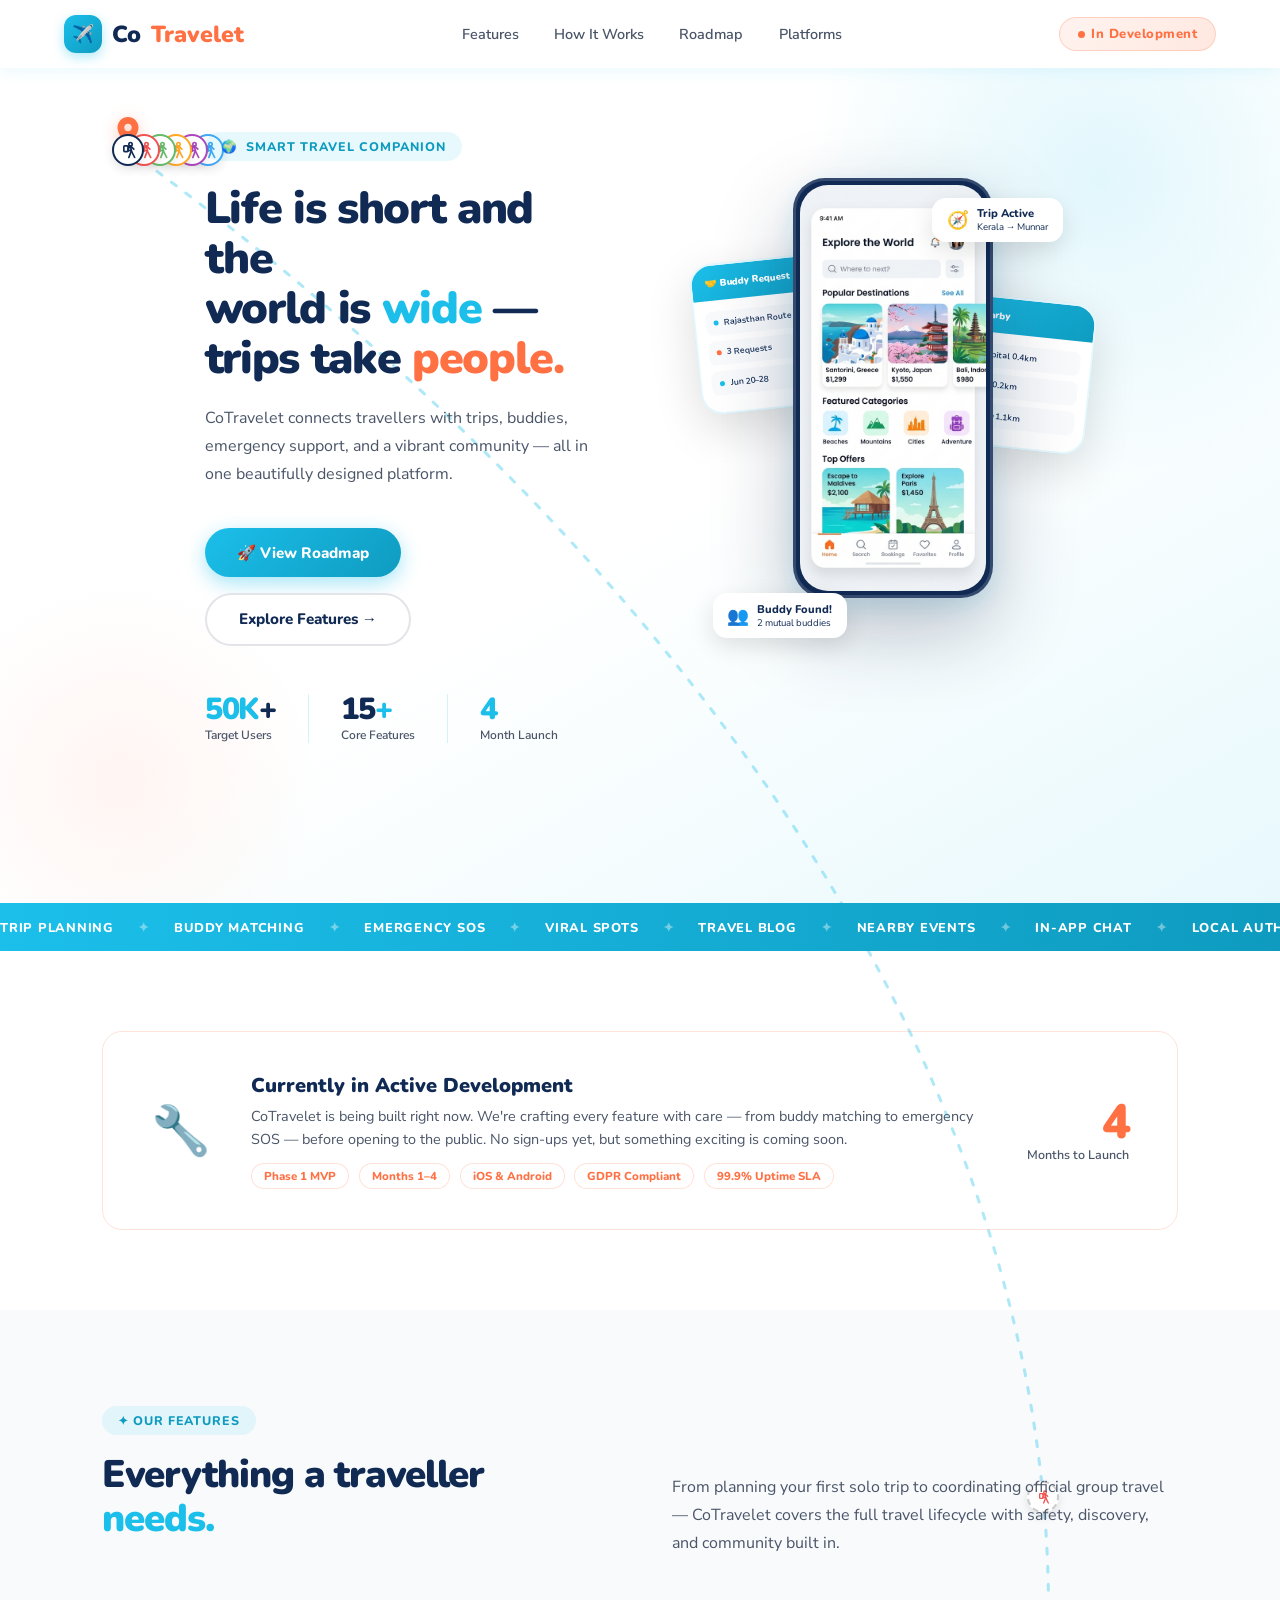
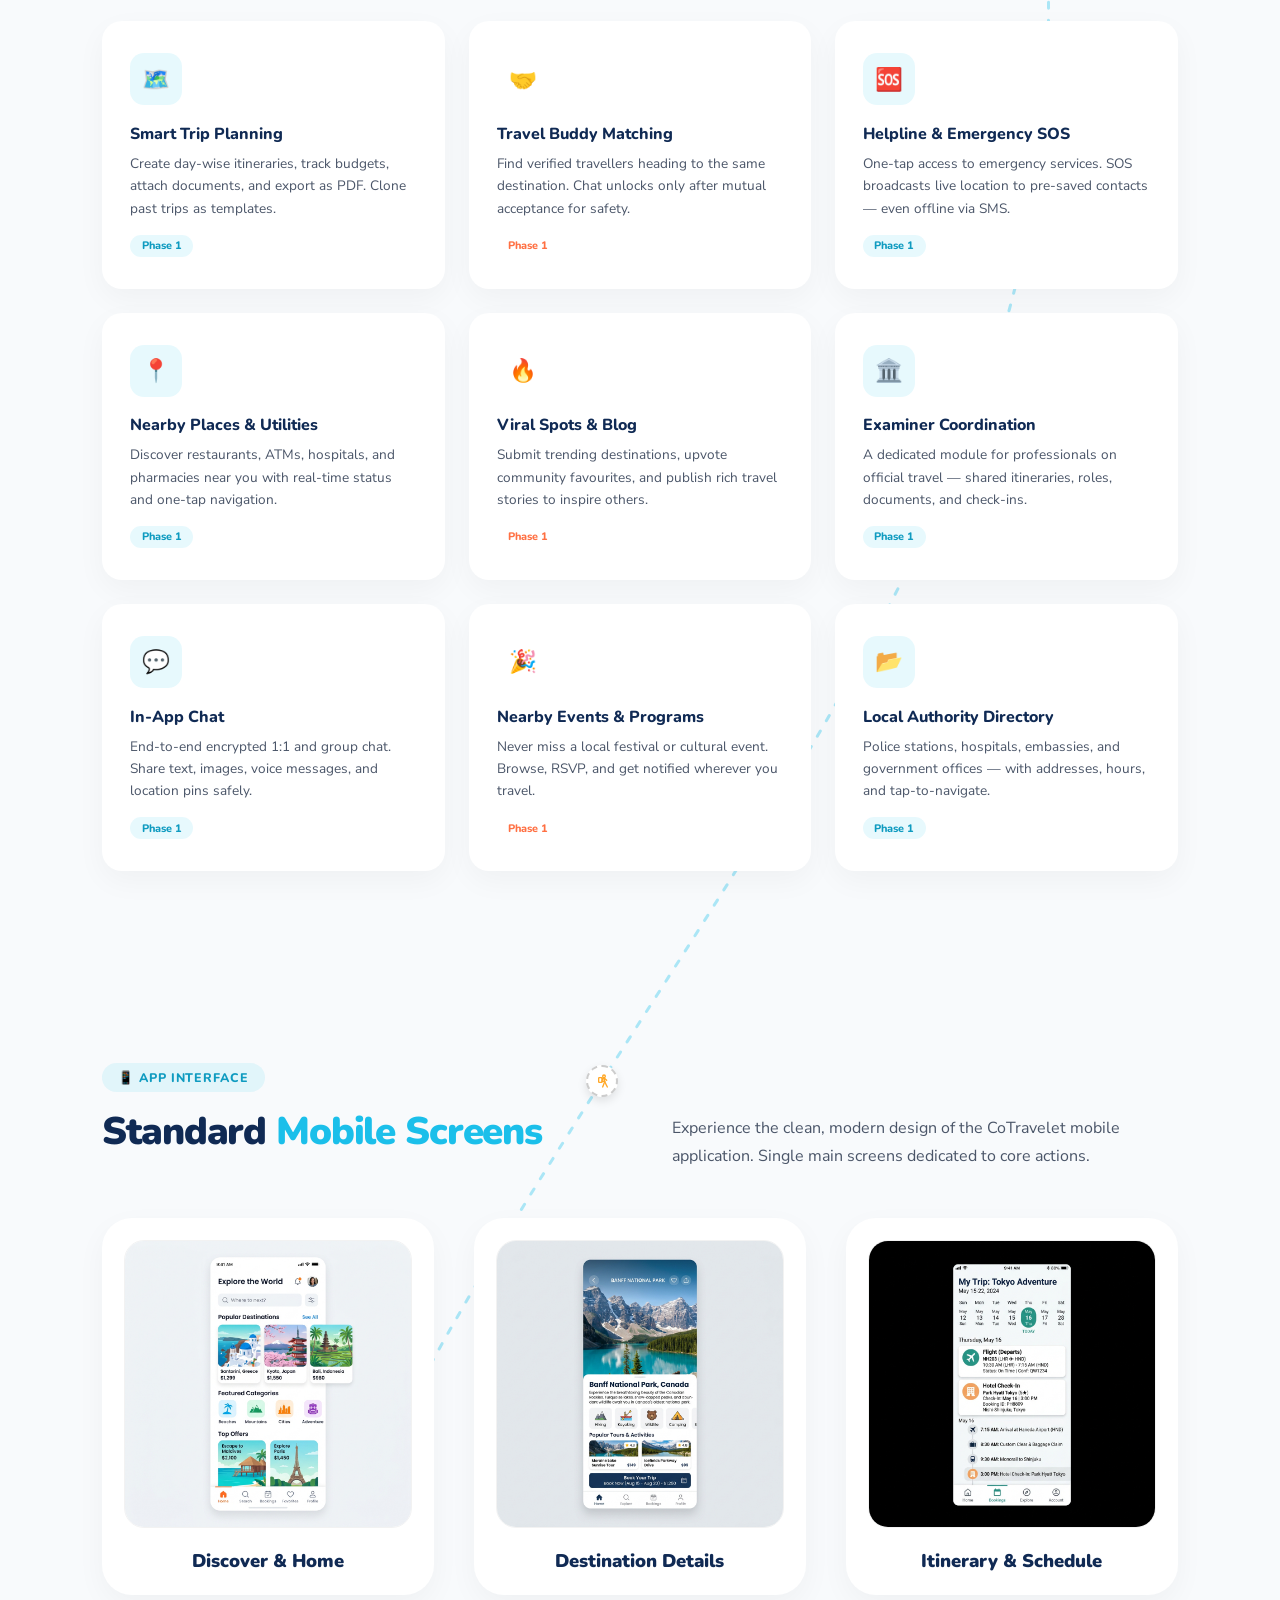
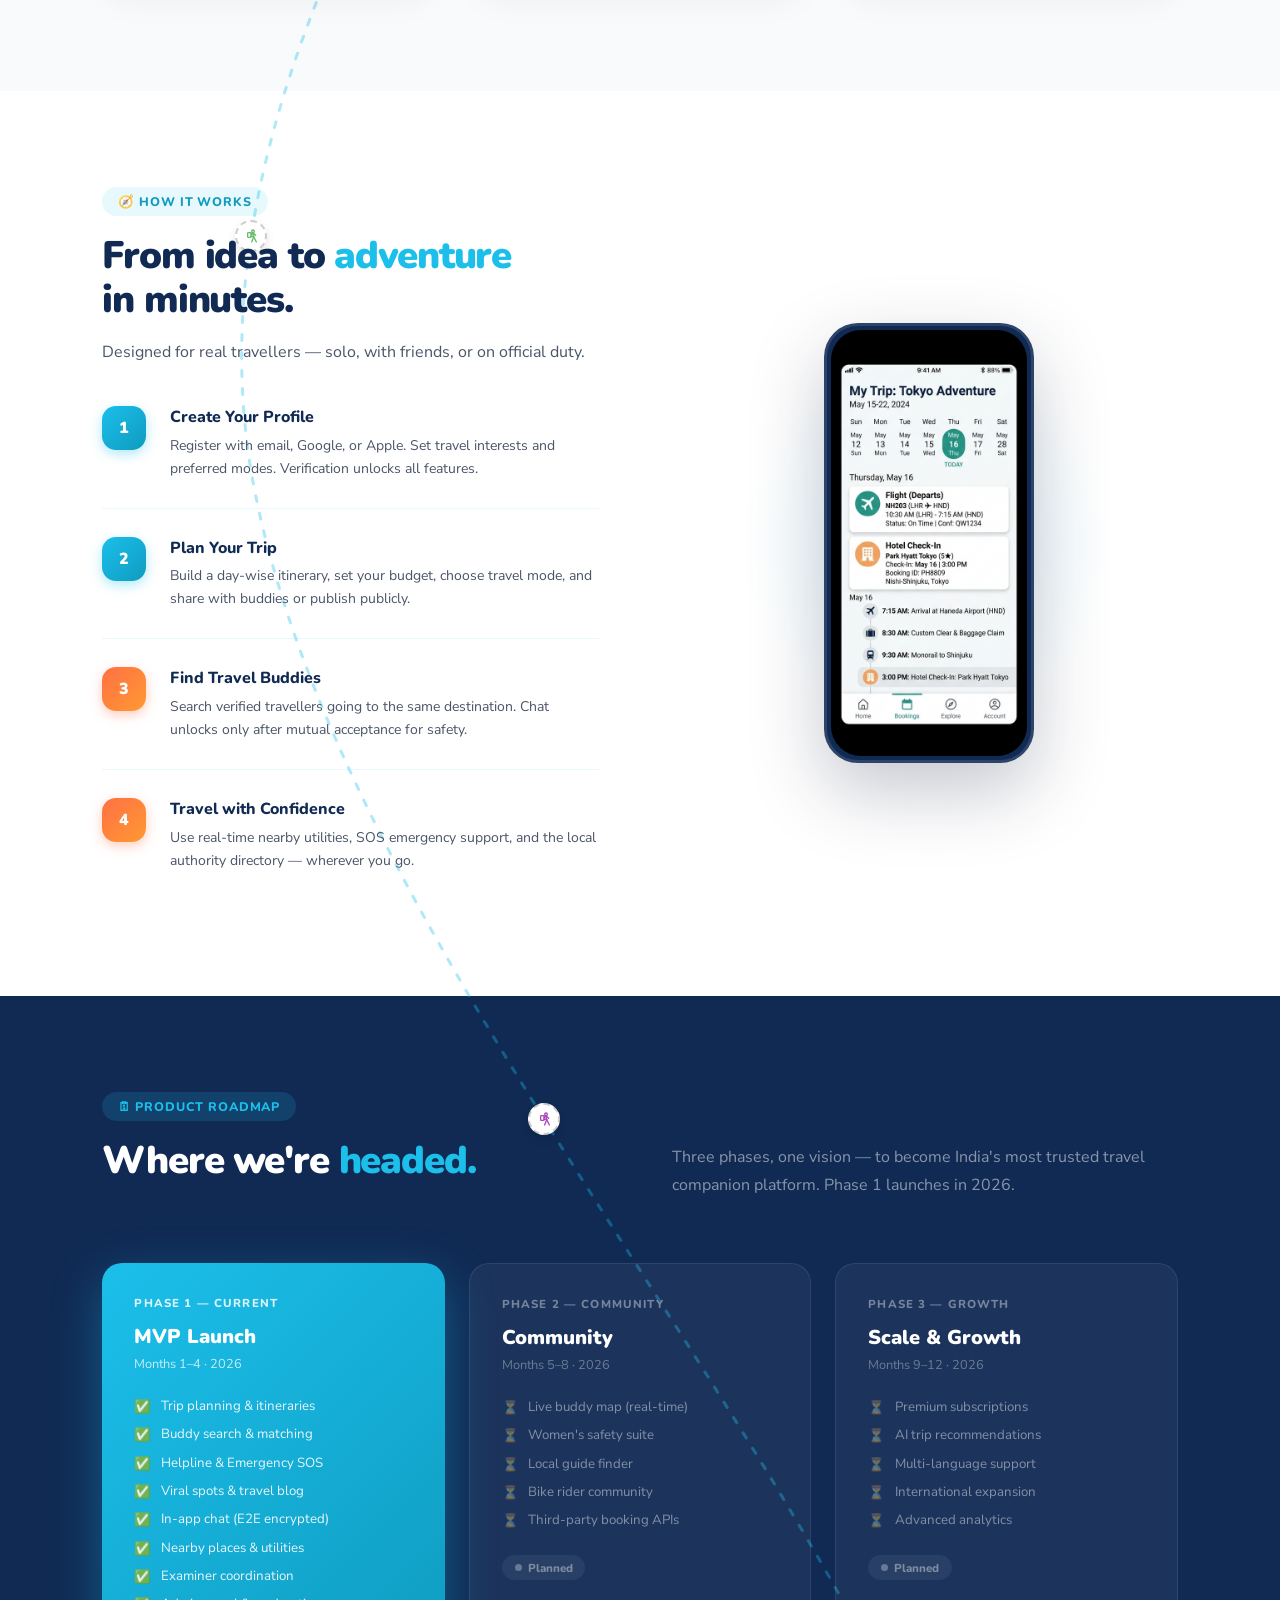
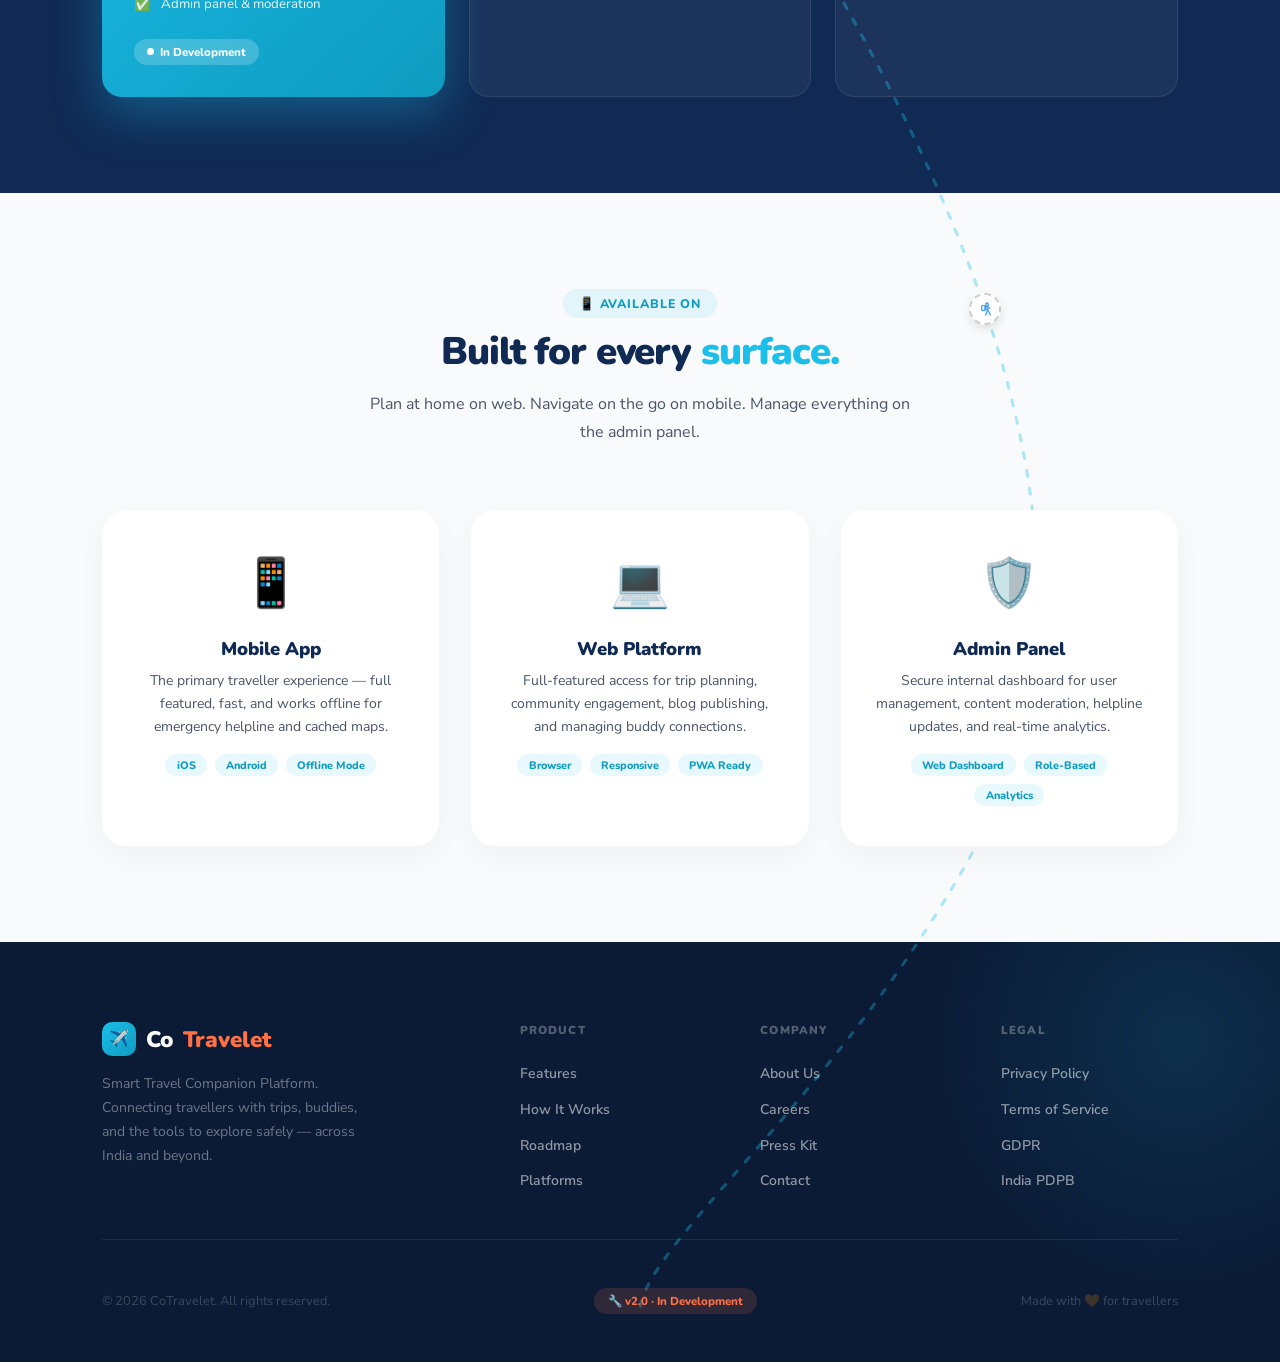
==== commit c04d1b5f: "Replace generic avatars with custom stickman hiking with backpack SVGs" ====
--- a/cotravelet.html
+++ b/cotravelet.html
@@ -302,7 +302,13 @@
 #t3 { z-index: 3; border-color: #FFA726; }
 #t4 { z-index: 2; border-color: #AB47BC; }
 #t5 { z-index: 1; border-color: #42A5F5; }
-.traveler-icon svg { width: 18px; height: 18px; }
+.traveler-icon svg { width: 20px; height: 20px; fill: none; stroke-width: 2; stroke-linecap: round; stroke-linejoin: round; }
+#t0 svg { stroke: var(--navy); }
+#t1 svg { stroke: #EF5350; }
+#t2 svg { stroke: #66BB6A; }
+#t3 svg { stroke: #FFA726; }
+#t4 svg { stroke: #AB47BC; }
+#t5 svg { stroke: #42A5F5; }
 
 .waiting-person {
   position: absolute; z-index: 4; width: 32px; height: 32px; background: white; border-radius: 50%;
@@ -311,12 +317,12 @@
   transform: translate(-50%, -50%); transition: all 0.4s ease;
 }
 .waiting-person.picked-up { opacity: 0; transform: translate(-50%, -50%) scale(0); }
-.waiting-person svg { width: 16px; height: 16px; fill: var(--text); }
-#waiting-0 svg { fill: #EF5350; }
-#waiting-1 svg { fill: #66BB6A; }
-#waiting-2 svg { fill: #FFA726; }
-#waiting-3 svg { fill: #AB47BC; }
-#waiting-4 svg { fill: #42A5F5; }
+.waiting-person svg { width: 16px; height: 16px; fill: none; stroke-width: 2; stroke-linecap: round; stroke-linejoin: round; }
+#waiting-0 svg { stroke: #EF5350; }
+#waiting-1 svg { stroke: #66BB6A; }
+#waiting-2 svg { stroke: #FFA726; }
+#waiting-3 svg { stroke: #AB47BC; }
+#waiting-4 svg { stroke: #42A5F5; }
 
 .end-destination {
   position: absolute; z-index: 5; display: flex; align-items: center; gap: 8px;
@@ -357,20 +363,20 @@
 </div>
 
 <!-- Waiting Buddies at sections -->
-<div id="waiting-0" class="waiting-person"><svg viewBox="0 0 24 24"><path d="M12 12c2.21 0 4-1.79 4-4s-1.79-4-4-4-4 1.79-4 4 1.79 4 4 4zm0 2c-2.67 0-8 1.34-8 4v2h16v-2c0-2.66-5.33-4-8-4z"/></svg></div>
-<div id="waiting-1" class="waiting-person"><svg viewBox="0 0 24 24"><path d="M12 12c2.21 0 4-1.79 4-4s-1.79-4-4-4-4 1.79-4 4 1.79 4 4 4zm0 2c-2.67 0-8 1.34-8 4v2h16v-2c0-2.66-5.33-4-8-4z"/></svg></div>
-<div id="waiting-2" class="waiting-person"><svg viewBox="0 0 24 24"><path d="M12 12c2.21 0 4-1.79 4-4s-1.79-4-4-4-4 1.79-4 4 1.79 4 4 4zm0 2c-2.67 0-8 1.34-8 4v2h16v-2c0-2.66-5.33-4-8-4z"/></svg></div>
-<div id="waiting-3" class="waiting-person"><svg viewBox="0 0 24 24"><path d="M12 12c2.21 0 4-1.79 4-4s-1.79-4-4-4-4 1.79-4 4 1.79 4 4 4zm0 2c-2.67 0-8 1.34-8 4v2h16v-2c0-2.66-5.33-4-8-4z"/></svg></div>
-<div id="waiting-4" class="waiting-person"><svg viewBox="0 0 24 24"><path d="M12 12c2.21 0 4-1.79 4-4s-1.79-4-4-4-4 1.79-4 4 1.79 4 4 4zm0 2c-2.67 0-8 1.34-8 4v2h16v-2c0-2.66-5.33-4-8-4z"/></svg></div>
+<div id="waiting-0" class="waiting-person"><svg viewBox="0 0 24 24"><circle cx="15" cy="5" r="2"/><path d="M15 7l1 6"/><path d="M16 13l-3 8"/><path d="M16 13l4 8"/><path d="M15 7l-3 4"/><path d="M15 7l4 4"/><rect x="7" y="7" width="5" height="7" rx="1"/><path d="M12 8l3-1"/><path d="M12 13l4-1"/></svg></div>
+<div id="waiting-1" class="waiting-person"><svg viewBox="0 0 24 24"><circle cx="15" cy="5" r="2"/><path d="M15 7l1 6"/><path d="M16 13l-3 8"/><path d="M16 13l4 8"/><path d="M15 7l-3 4"/><path d="M15 7l4 4"/><rect x="7" y="7" width="5" height="7" rx="1"/><path d="M12 8l3-1"/><path d="M12 13l4-1"/></svg></div>
+<div id="waiting-2" class="waiting-person"><svg viewBox="0 0 24 24"><circle cx="15" cy="5" r="2"/><path d="M15 7l1 6"/><path d="M16 13l-3 8"/><path d="M16 13l4 8"/><path d="M15 7l-3 4"/><path d="M15 7l4 4"/><rect x="7" y="7" width="5" height="7" rx="1"/><path d="M12 8l3-1"/><path d="M12 13l4-1"/></svg></div>
+<div id="waiting-3" class="waiting-person"><svg viewBox="0 0 24 24"><circle cx="15" cy="5" r="2"/><path d="M15 7l1 6"/><path d="M16 13l-3 8"/><path d="M16 13l4 8"/><path d="M15 7l-3 4"/><path d="M15 7l4 4"/><rect x="7" y="7" width="5" height="7" rx="1"/><path d="M12 8l3-1"/><path d="M12 13l4-1"/></svg></div>
+<div id="waiting-4" class="waiting-person"><svg viewBox="0 0 24 24"><circle cx="15" cy="5" r="2"/><path d="M15 7l1 6"/><path d="M16 13l-3 8"/><path d="M16 13l4 8"/><path d="M15 7l-3 4"/><path d="M15 7l4 4"/><rect x="7" y="7" width="5" height="7" rx="1"/><path d="M12 8l3-1"/><path d="M12 13l4-1"/></svg></div>
 
 <!-- The Moving Travelers Group -->
 <div id="scroll-travelers" class="scroll-travelers">
-  <div class="traveler-icon" id="t0"><svg viewBox="0 0 24 24" fill="var(--navy)"><path d="M12 12c2.21 0 4-1.79 4-4s-1.79-4-4-4-4 1.79-4 4 1.79 4 4 4zm0 2c-2.67 0-8 1.34-8 4v2h16v-2c0-2.66-5.33-4-8-4z"/></svg></div>
-  <div class="traveler-icon hidden" id="t1"><svg viewBox="0 0 24 24" fill="#EF5350"><path d="M12 12c2.21 0 4-1.79 4-4s-1.79-4-4-4-4 1.79-4 4 1.79 4 4 4zm0 2c-2.67 0-8 1.34-8 4v2h16v-2c0-2.66-5.33-4-8-4z"/></svg></div>
-  <div class="traveler-icon hidden" id="t2"><svg viewBox="0 0 24 24" fill="#66BB6A"><path d="M12 12c2.21 0 4-1.79 4-4s-1.79-4-4-4-4 1.79-4 4 1.79 4 4 4zm0 2c-2.67 0-8 1.34-8 4v2h16v-2c0-2.66-5.33-4-8-4z"/></svg></div>
-  <div class="traveler-icon hidden" id="t3"><svg viewBox="0 0 24 24" fill="#FFA726"><path d="M12 12c2.21 0 4-1.79 4-4s-1.79-4-4-4-4 1.79-4 4 1.79 4 4 4zm0 2c-2.67 0-8 1.34-8 4v2h16v-2c0-2.66-5.33-4-8-4z"/></svg></div>
-  <div class="traveler-icon hidden" id="t4"><svg viewBox="0 0 24 24" fill="#AB47BC"><path d="M12 12c2.21 0 4-1.79 4-4s-1.79-4-4-4-4 1.79-4 4 1.79 4 4 4zm0 2c-2.67 0-8 1.34-8 4v2h16v-2c0-2.66-5.33-4-8-4z"/></svg></div>
-  <div class="traveler-icon hidden" id="t5"><svg viewBox="0 0 24 24" fill="#42A5F5"><path d="M12 12c2.21 0 4-1.79 4-4s-1.79-4-4-4-4 1.79-4 4 1.79 4 4 4zm0 2c-2.67 0-8 1.34-8 4v2h16v-2c0-2.66-5.33-4-8-4z"/></svg></div>
+  <div class="traveler-icon" id="t0"><svg viewBox="0 0 24 24"><circle cx="15" cy="5" r="2"/><path d="M15 7l1 6"/><path d="M16 13l-3 8"/><path d="M16 13l4 8"/><path d="M15 7l-3 4"/><path d="M15 7l4 4"/><rect x="7" y="7" width="5" height="7" rx="1"/><path d="M12 8l3-1"/><path d="M12 13l4-1"/></svg></div>
+  <div class="traveler-icon hidden" id="t1"><svg viewBox="0 0 24 24"><circle cx="15" cy="5" r="2"/><path d="M15 7l1 6"/><path d="M16 13l-3 8"/><path d="M16 13l4 8"/><path d="M15 7l-3 4"/><path d="M15 7l4 4"/><rect x="7" y="7" width="5" height="7" rx="1"/><path d="M12 8l3-1"/><path d="M12 13l4-1"/></svg></div>
+  <div class="traveler-icon hidden" id="t2"><svg viewBox="0 0 24 24"><circle cx="15" cy="5" r="2"/><path d="M15 7l1 6"/><path d="M16 13l-3 8"/><path d="M16 13l4 8"/><path d="M15 7l-3 4"/><path d="M15 7l4 4"/><rect x="7" y="7" width="5" height="7" rx="1"/><path d="M12 8l3-1"/><path d="M12 13l4-1"/></svg></div>
+  <div class="traveler-icon hidden" id="t3"><svg viewBox="0 0 24 24"><circle cx="15" cy="5" r="2"/><path d="M15 7l1 6"/><path d="M16 13l-3 8"/><path d="M16 13l4 8"/><path d="M15 7l-3 4"/><path d="M15 7l4 4"/><rect x="7" y="7" width="5" height="7" rx="1"/><path d="M12 8l3-1"/><path d="M12 13l4-1"/></svg></div>
+  <div class="traveler-icon hidden" id="t4"><svg viewBox="0 0 24 24"><circle cx="15" cy="5" r="2"/><path d="M15 7l1 6"/><path d="M16 13l-3 8"/><path d="M16 13l4 8"/><path d="M15 7l-3 4"/><path d="M15 7l4 4"/><rect x="7" y="7" width="5" height="7" rx="1"/><path d="M12 8l3-1"/><path d="M12 13l4-1"/></svg></div>
+  <div class="traveler-icon hidden" id="t5"><svg viewBox="0 0 24 24"><circle cx="15" cy="5" r="2"/><path d="M15 7l1 6"/><path d="M16 13l-3 8"/><path d="M16 13l4 8"/><path d="M15 7l-3 4"/><path d="M15 7l4 4"/><rect x="7" y="7" width="5" height="7" rx="1"/><path d="M12 8l3-1"/><path d="M12 13l4-1"/></svg></div>
 </div>
 
 <!-- End Destination -->
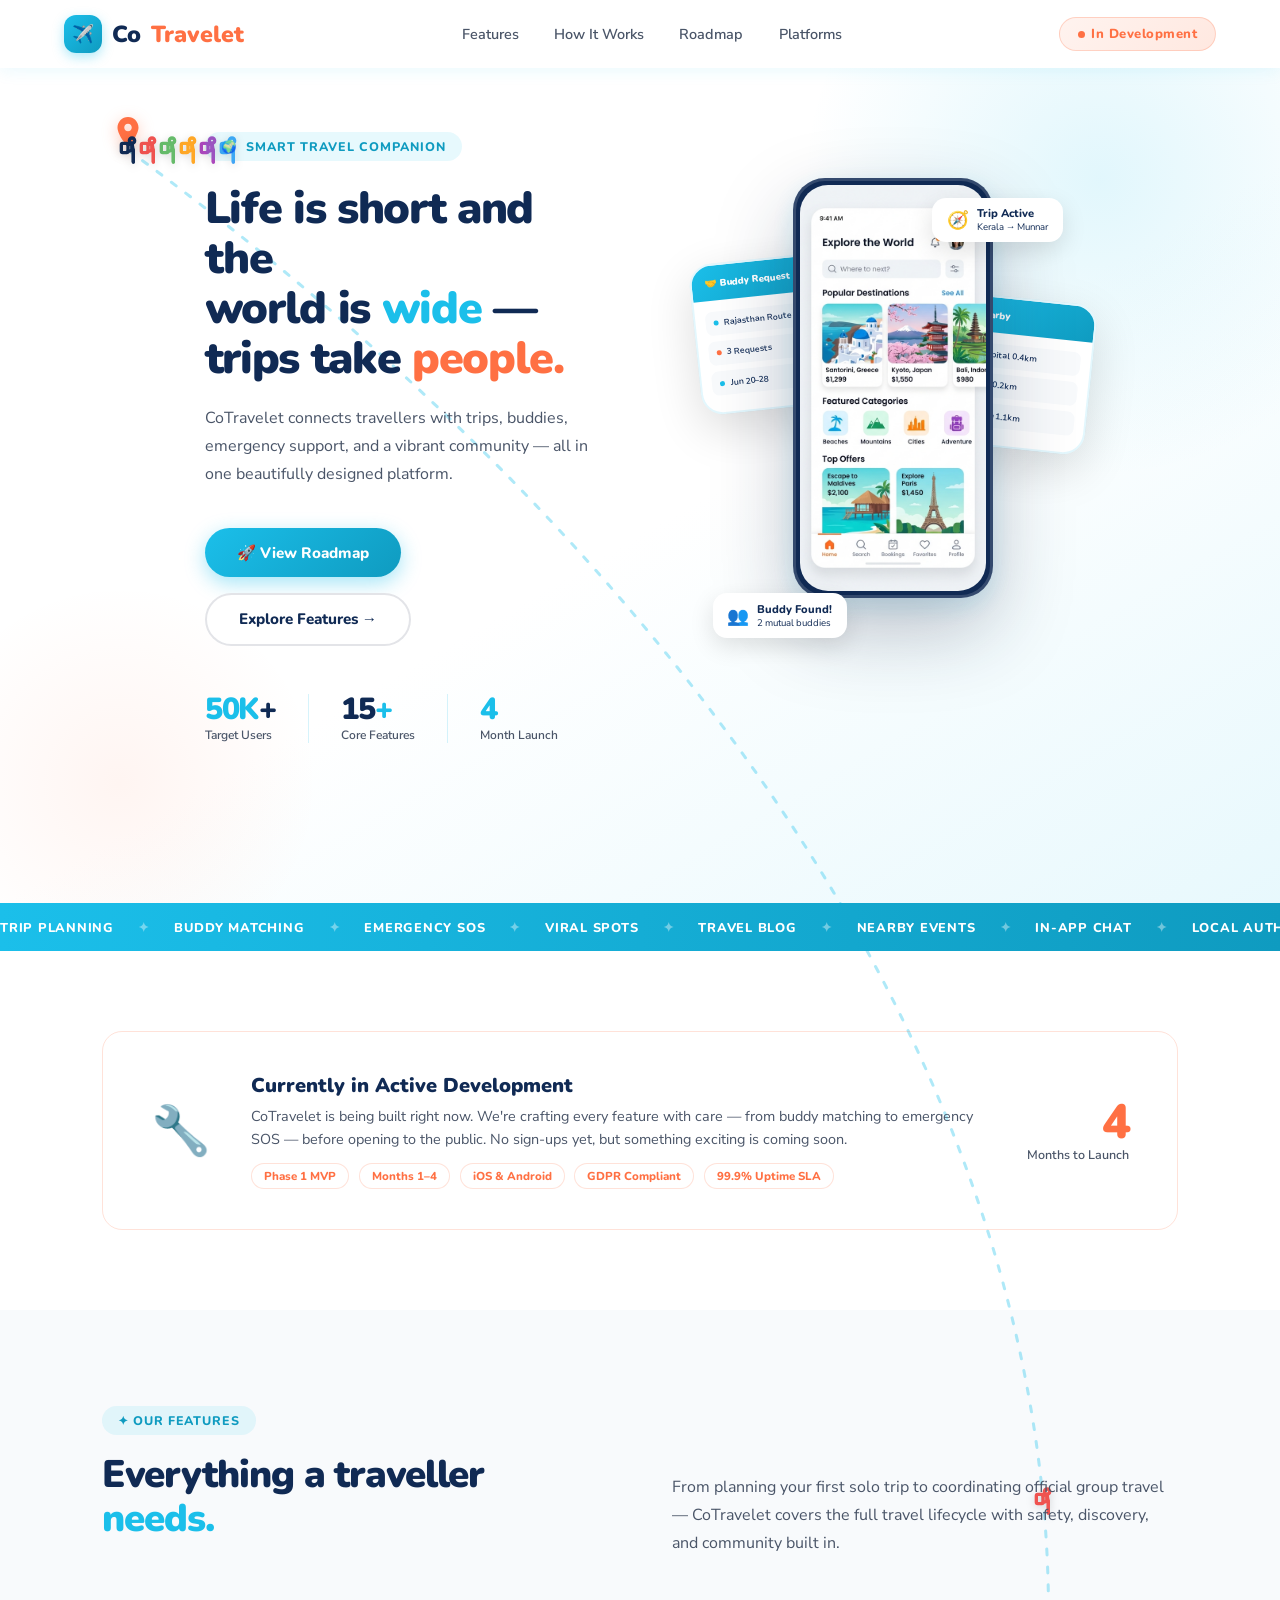
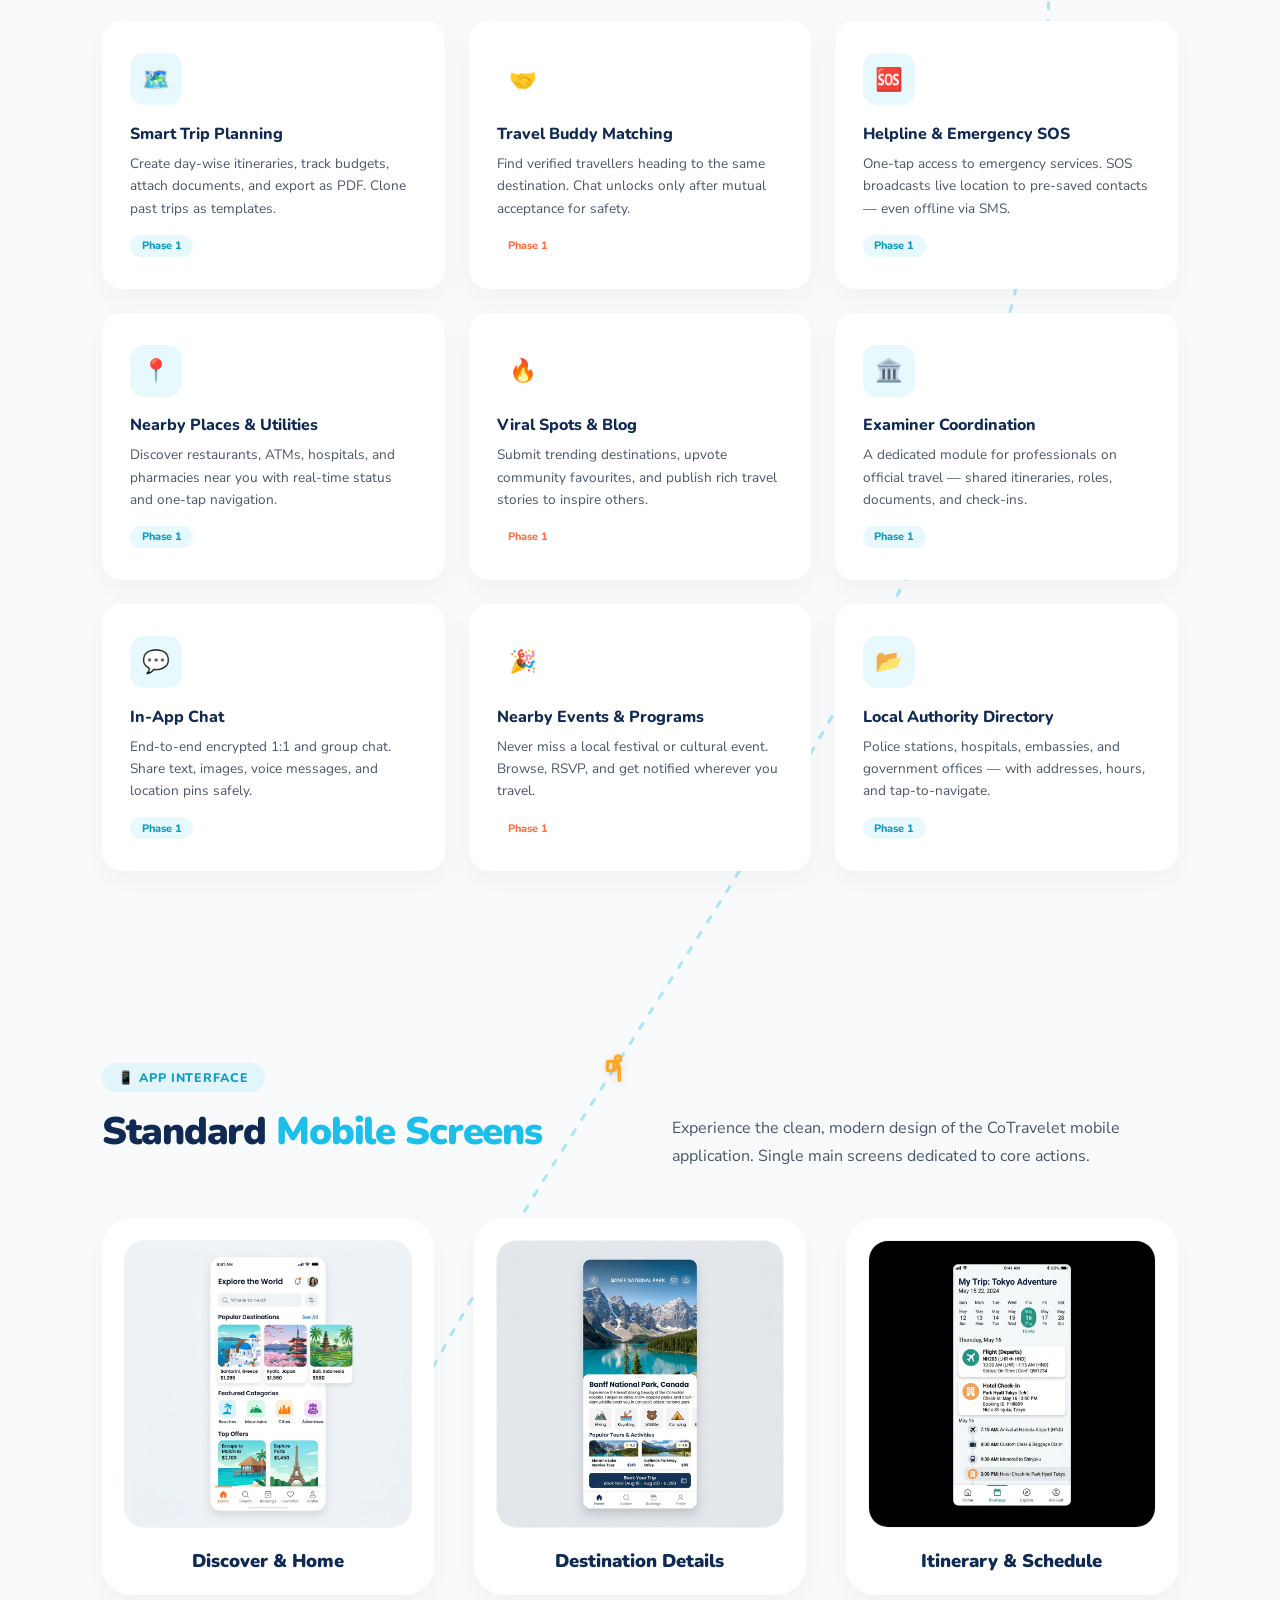
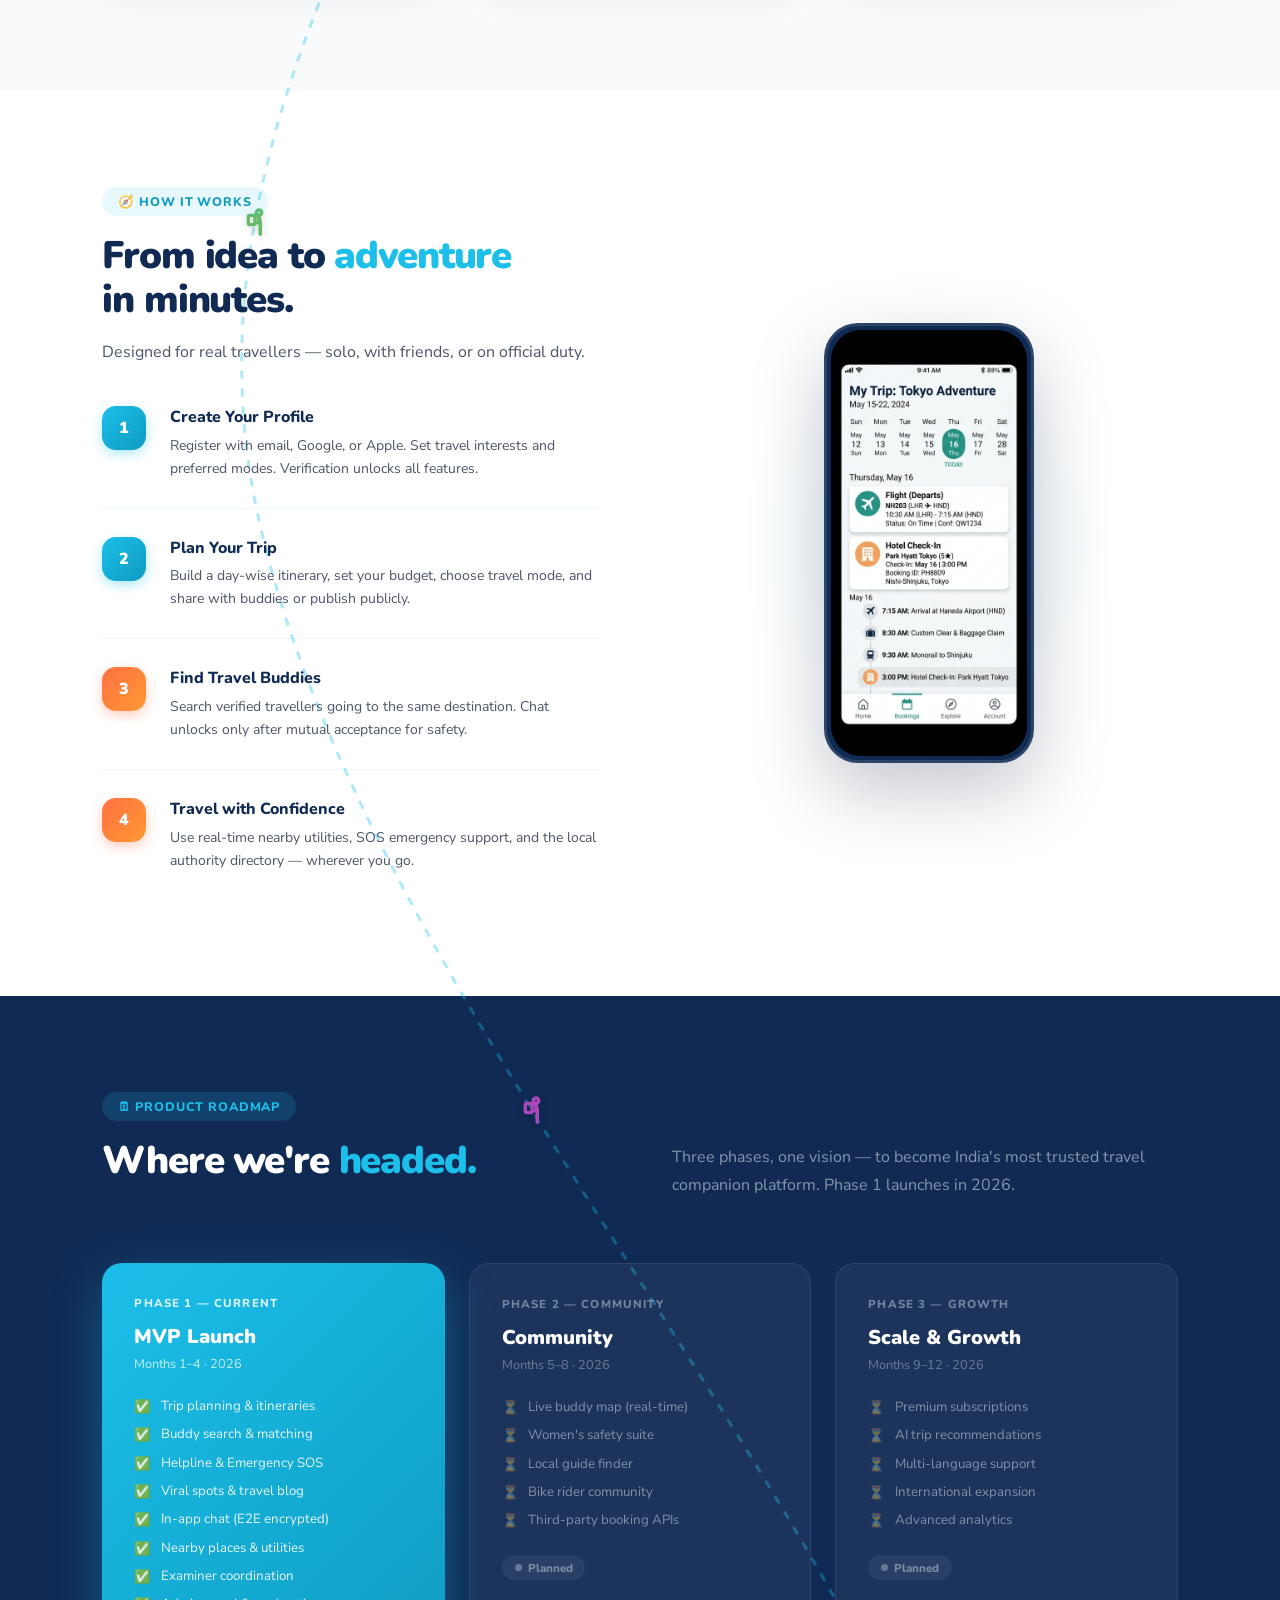
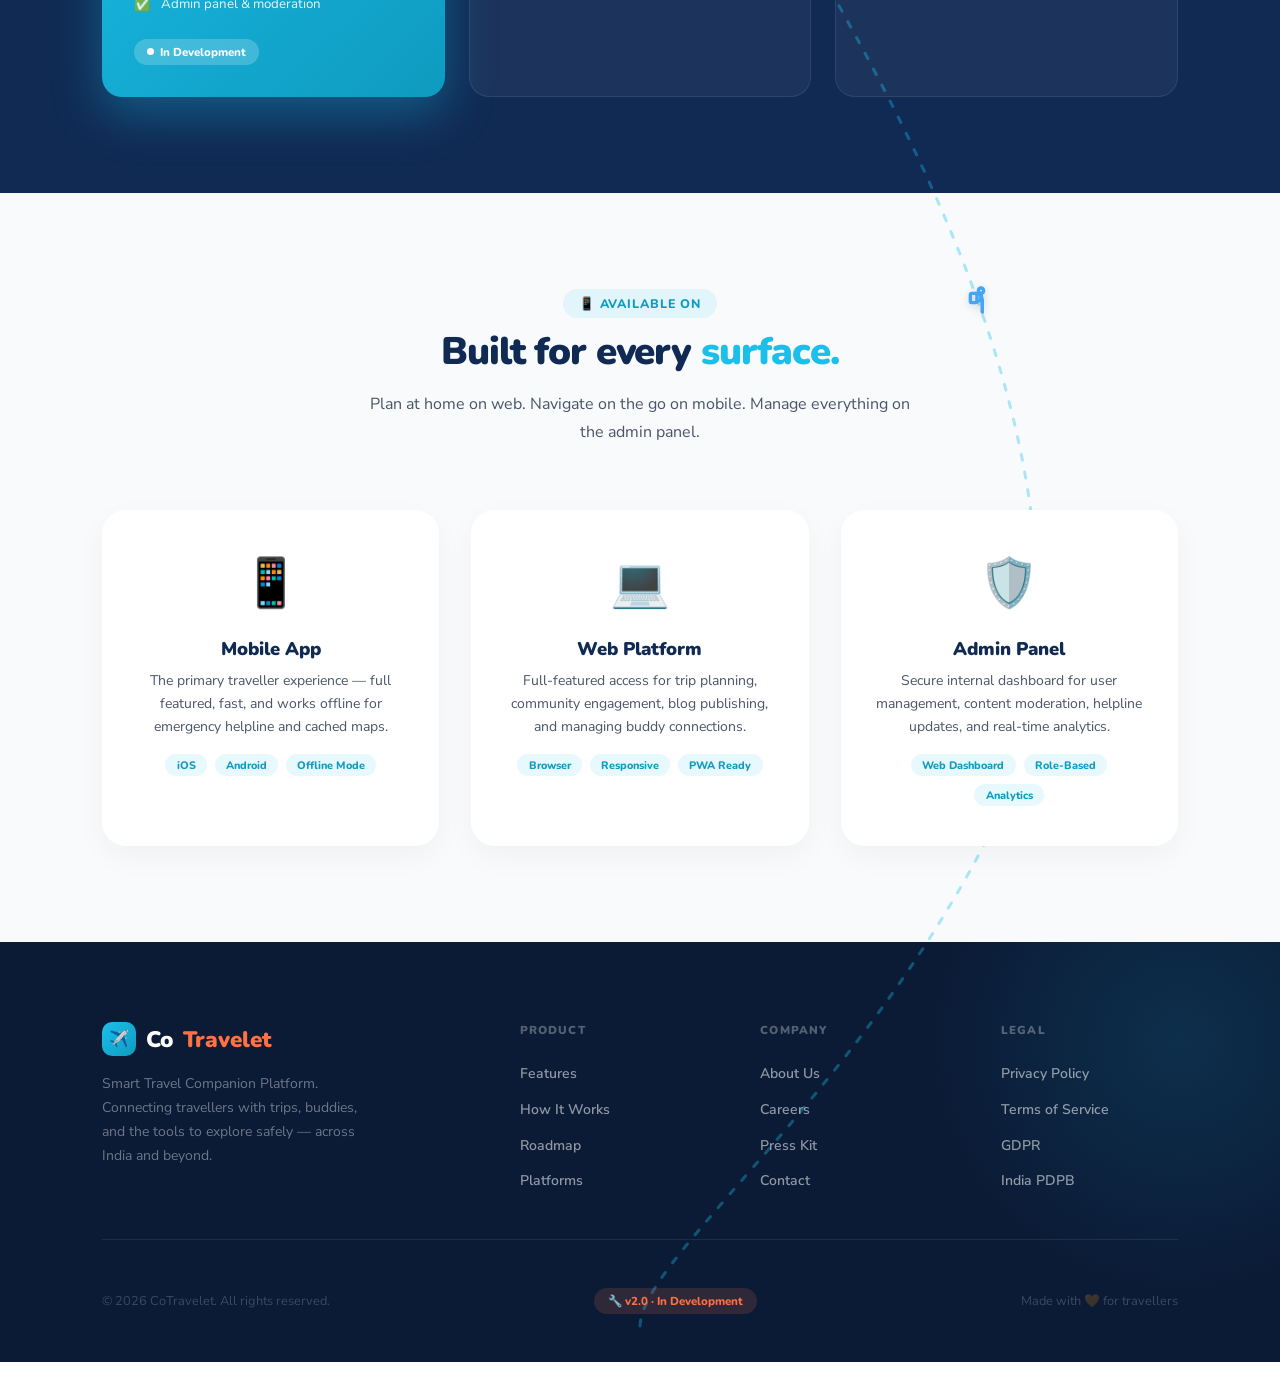
==== commit 6a5e354d: "Remove avatar backgrounds and add dynamic CSS walking animation for stickmen" ====
--- a/cotravelet.html
+++ b/cotravelet.html
@@ -281,28 +281,27 @@
 .route-pin svg { width: 100%; height: 100%; fill: var(--orange); }
 
 .scroll-travelers {
-  position: absolute; top: -16px; left: -16px; z-index: 6; pointer-events: none;
+  position: absolute; top: -20px; left: -20px; z-index: 6; pointer-events: none;
   display: flex; align-items: center; 
-  will-change: transform; transition: transform 0.15s ease-out;
-  transform-origin: 16px 50%;
+  will-change: transform; transition: transform 0.15s linear;
+  transform-origin: 20px 50%;
 }
 .traveler-icon {
-  width: 32px; height: 32px; background: white; border-radius: 50%;
-  box-shadow: 0 4px 10px rgba(0,0,0,0.1); border: 2px solid var(--sky);
+  width: 40px; height: 40px; 
   display: flex; align-items: center; justify-content: center;
-  opacity: 0; transform: scale(0); margin-left: -16px;
+  opacity: 0; transform: scale(0); margin-left: -20px;
   transition: all 0.4s cubic-bezier(0.175, 0.885, 0.32, 1.275);
 }
-.traveler-icon:first-child { opacity: 1; transform: scale(1); margin-left: 0; border-color: var(--navy); z-index: 10; }
-.traveler-icon.visible { opacity: 1; transform: scale(1); margin-left: -12px; }
+.traveler-icon:first-child { opacity: 1; transform: scale(1); margin-left: 0; z-index: 10; }
+.traveler-icon.visible { opacity: 1; transform: scale(1); margin-left: -18px; }
 
 #t0 { z-index: 6; }
-#t1 { z-index: 5; border-color: #EF5350; }
-#t2 { z-index: 4; border-color: #66BB6A; }
-#t3 { z-index: 3; border-color: #FFA726; }
-#t4 { z-index: 2; border-color: #AB47BC; }
-#t5 { z-index: 1; border-color: #42A5F5; }
-.traveler-icon svg { width: 20px; height: 20px; fill: none; stroke-width: 2; stroke-linecap: round; stroke-linejoin: round; }
+#t1 { z-index: 5; }
+#t2 { z-index: 4; }
+#t3 { z-index: 3; }
+#t4 { z-index: 2; }
+#t5 { z-index: 1; }
+.traveler-icon svg { width: 32px; height: 32px; fill: none; stroke-width: 2.5; stroke-linecap: round; stroke-linejoin: round; filter: drop-shadow(0 2px 4px rgba(0,0,0,0.15)); }
 #t0 svg { stroke: var(--navy); }
 #t1 svg { stroke: #EF5350; }
 #t2 svg { stroke: #66BB6A; }
@@ -311,18 +310,40 @@
 #t5 svg { stroke: #42A5F5; }
 
 .waiting-person {
-  position: absolute; z-index: 4; width: 32px; height: 32px; background: white; border-radius: 50%;
-  box-shadow: 0 4px 10px rgba(0,0,0,0.1); border: 2px dashed rgba(0,0,0,0.2);
+  position: absolute; z-index: 4; width: 40px; height: 40px;
   display: flex; align-items: center; justify-content: center;
   transform: translate(-50%, -50%); transition: all 0.4s ease;
 }
 .waiting-person.picked-up { opacity: 0; transform: translate(-50%, -50%) scale(0); }
-.waiting-person svg { width: 16px; height: 16px; fill: none; stroke-width: 2; stroke-linecap: round; stroke-linejoin: round; }
+.waiting-person svg { width: 32px; height: 32px; fill: none; stroke-width: 2.5; stroke-linecap: round; stroke-linejoin: round; filter: drop-shadow(0 2px 4px rgba(0,0,0,0.15)); }
 #waiting-0 svg { stroke: #EF5350; }
 #waiting-1 svg { stroke: #66BB6A; }
 #waiting-2 svg { stroke: #FFA726; }
 #waiting-3 svg { stroke: #AB47BC; }
 #waiting-4 svg { stroke: #42A5F5; }
+
+/* Walking Animations */
+.leg1, .leg2 { transform-origin: 16px 13px; }
+.arm1, .arm2 { transform-origin: 15px 7px; }
+
+.walking .leg1 { animation: swing1 0.4s infinite alternate ease-in-out; }
+.walking .leg2 { animation: swing2 0.4s infinite alternate ease-in-out; }
+.walking .arm1 { animation: swing2 0.4s infinite alternate ease-in-out; }
+.walking .arm2 { animation: swing1 0.4s infinite alternate ease-in-out; }
+.walking .character { animation: bob 0.2s infinite alternate ease-in-out; }
+
+@keyframes swing1 {
+  0% { transform: rotate(-30deg); }
+  100% { transform: rotate(30deg); }
+}
+@keyframes swing2 {
+  0% { transform: rotate(30deg); }
+  100% { transform: rotate(-30deg); }
+}
+@keyframes bob {
+  0% { transform: translateY(0); }
+  100% { transform: translateY(-1.5px); }
+}
 
 .end-destination {
   position: absolute; z-index: 5; display: flex; align-items: center; gap: 8px;
@@ -363,20 +384,20 @@
 </div>
 
 <!-- Waiting Buddies at sections -->
-<div id="waiting-0" class="waiting-person"><svg viewBox="0 0 24 24"><circle cx="15" cy="5" r="2"/><path d="M15 7l1 6"/><path d="M16 13l-3 8"/><path d="M16 13l4 8"/><path d="M15 7l-3 4"/><path d="M15 7l4 4"/><rect x="7" y="7" width="5" height="7" rx="1"/><path d="M12 8l3-1"/><path d="M12 13l4-1"/></svg></div>
-<div id="waiting-1" class="waiting-person"><svg viewBox="0 0 24 24"><circle cx="15" cy="5" r="2"/><path d="M15 7l1 6"/><path d="M16 13l-3 8"/><path d="M16 13l4 8"/><path d="M15 7l-3 4"/><path d="M15 7l4 4"/><rect x="7" y="7" width="5" height="7" rx="1"/><path d="M12 8l3-1"/><path d="M12 13l4-1"/></svg></div>
-<div id="waiting-2" class="waiting-person"><svg viewBox="0 0 24 24"><circle cx="15" cy="5" r="2"/><path d="M15 7l1 6"/><path d="M16 13l-3 8"/><path d="M16 13l4 8"/><path d="M15 7l-3 4"/><path d="M15 7l4 4"/><rect x="7" y="7" width="5" height="7" rx="1"/><path d="M12 8l3-1"/><path d="M12 13l4-1"/></svg></div>
-<div id="waiting-3" class="waiting-person"><svg viewBox="0 0 24 24"><circle cx="15" cy="5" r="2"/><path d="M15 7l1 6"/><path d="M16 13l-3 8"/><path d="M16 13l4 8"/><path d="M15 7l-3 4"/><path d="M15 7l4 4"/><rect x="7" y="7" width="5" height="7" rx="1"/><path d="M12 8l3-1"/><path d="M12 13l4-1"/></svg></div>
-<div id="waiting-4" class="waiting-person"><svg viewBox="0 0 24 24"><circle cx="15" cy="5" r="2"/><path d="M15 7l1 6"/><path d="M16 13l-3 8"/><path d="M16 13l4 8"/><path d="M15 7l-3 4"/><path d="M15 7l4 4"/><rect x="7" y="7" width="5" height="7" rx="1"/><path d="M12 8l3-1"/><path d="M12 13l4-1"/></svg></div>
+<div id="waiting-0" class="waiting-person"><svg viewBox="0 0 24 24"><g class="character"><circle cx="15" cy="5" r="2"/><path d="M15 7l1 6"/><path class="leg1" d="M16 13v8"/><path class="leg2" d="M16 13v8"/><path class="arm1" d="M15 7v5"/><path class="arm2" d="M15 7v5"/><rect x="7" y="7" width="5" height="7" rx="1"/><path d="M12 8l3-1"/><path d="M12 13l4-1"/></g></svg></div>
+<div id="waiting-1" class="waiting-person"><svg viewBox="0 0 24 24"><g class="character"><circle cx="15" cy="5" r="2"/><path d="M15 7l1 6"/><path class="leg1" d="M16 13v8"/><path class="leg2" d="M16 13v8"/><path class="arm1" d="M15 7v5"/><path class="arm2" d="M15 7v5"/><rect x="7" y="7" width="5" height="7" rx="1"/><path d="M12 8l3-1"/><path d="M12 13l4-1"/></g></svg></div>
+<div id="waiting-2" class="waiting-person"><svg viewBox="0 0 24 24"><g class="character"><circle cx="15" cy="5" r="2"/><path d="M15 7l1 6"/><path class="leg1" d="M16 13v8"/><path class="leg2" d="M16 13v8"/><path class="arm1" d="M15 7v5"/><path class="arm2" d="M15 7v5"/><rect x="7" y="7" width="5" height="7" rx="1"/><path d="M12 8l3-1"/><path d="M12 13l4-1"/></g></svg></div>
+<div id="waiting-3" class="waiting-person"><svg viewBox="0 0 24 24"><g class="character"><circle cx="15" cy="5" r="2"/><path d="M15 7l1 6"/><path class="leg1" d="M16 13v8"/><path class="leg2" d="M16 13v8"/><path class="arm1" d="M15 7v5"/><path class="arm2" d="M15 7v5"/><rect x="7" y="7" width="5" height="7" rx="1"/><path d="M12 8l3-1"/><path d="M12 13l4-1"/></g></svg></div>
+<div id="waiting-4" class="waiting-person"><svg viewBox="0 0 24 24"><g class="character"><circle cx="15" cy="5" r="2"/><path d="M15 7l1 6"/><path class="leg1" d="M16 13v8"/><path class="leg2" d="M16 13v8"/><path class="arm1" d="M15 7v5"/><path class="arm2" d="M15 7v5"/><rect x="7" y="7" width="5" height="7" rx="1"/><path d="M12 8l3-1"/><path d="M12 13l4-1"/></g></svg></div>
 
 <!-- The Moving Travelers Group -->
 <div id="scroll-travelers" class="scroll-travelers">
-  <div class="traveler-icon" id="t0"><svg viewBox="0 0 24 24"><circle cx="15" cy="5" r="2"/><path d="M15 7l1 6"/><path d="M16 13l-3 8"/><path d="M16 13l4 8"/><path d="M15 7l-3 4"/><path d="M15 7l4 4"/><rect x="7" y="7" width="5" height="7" rx="1"/><path d="M12 8l3-1"/><path d="M12 13l4-1"/></svg></div>
-  <div class="traveler-icon hidden" id="t1"><svg viewBox="0 0 24 24"><circle cx="15" cy="5" r="2"/><path d="M15 7l1 6"/><path d="M16 13l-3 8"/><path d="M16 13l4 8"/><path d="M15 7l-3 4"/><path d="M15 7l4 4"/><rect x="7" y="7" width="5" height="7" rx="1"/><path d="M12 8l3-1"/><path d="M12 13l4-1"/></svg></div>
-  <div class="traveler-icon hidden" id="t2"><svg viewBox="0 0 24 24"><circle cx="15" cy="5" r="2"/><path d="M15 7l1 6"/><path d="M16 13l-3 8"/><path d="M16 13l4 8"/><path d="M15 7l-3 4"/><path d="M15 7l4 4"/><rect x="7" y="7" width="5" height="7" rx="1"/><path d="M12 8l3-1"/><path d="M12 13l4-1"/></svg></div>
-  <div class="traveler-icon hidden" id="t3"><svg viewBox="0 0 24 24"><circle cx="15" cy="5" r="2"/><path d="M15 7l1 6"/><path d="M16 13l-3 8"/><path d="M16 13l4 8"/><path d="M15 7l-3 4"/><path d="M15 7l4 4"/><rect x="7" y="7" width="5" height="7" rx="1"/><path d="M12 8l3-1"/><path d="M12 13l4-1"/></svg></div>
-  <div class="traveler-icon hidden" id="t4"><svg viewBox="0 0 24 24"><circle cx="15" cy="5" r="2"/><path d="M15 7l1 6"/><path d="M16 13l-3 8"/><path d="M16 13l4 8"/><path d="M15 7l-3 4"/><path d="M15 7l4 4"/><rect x="7" y="7" width="5" height="7" rx="1"/><path d="M12 8l3-1"/><path d="M12 13l4-1"/></svg></div>
-  <div class="traveler-icon hidden" id="t5"><svg viewBox="0 0 24 24"><circle cx="15" cy="5" r="2"/><path d="M15 7l1 6"/><path d="M16 13l-3 8"/><path d="M16 13l4 8"/><path d="M15 7l-3 4"/><path d="M15 7l4 4"/><rect x="7" y="7" width="5" height="7" rx="1"/><path d="M12 8l3-1"/><path d="M12 13l4-1"/></svg></div>
+  <div class="traveler-icon" id="t0"><svg viewBox="0 0 24 24"><g class="character"><circle cx="15" cy="5" r="2"/><path d="M15 7l1 6"/><path class="leg1" d="M16 13v8"/><path class="leg2" d="M16 13v8"/><path class="arm1" d="M15 7v5"/><path class="arm2" d="M15 7v5"/><rect x="7" y="7" width="5" height="7" rx="1"/><path d="M12 8l3-1"/><path d="M12 13l4-1"/></g></svg></div>
+  <div class="traveler-icon hidden" id="t1"><svg viewBox="0 0 24 24"><g class="character"><circle cx="15" cy="5" r="2"/><path d="M15 7l1 6"/><path class="leg1" d="M16 13v8"/><path class="leg2" d="M16 13v8"/><path class="arm1" d="M15 7v5"/><path class="arm2" d="M15 7v5"/><rect x="7" y="7" width="5" height="7" rx="1"/><path d="M12 8l3-1"/><path d="M12 13l4-1"/></g></svg></div>
+  <div class="traveler-icon hidden" id="t2"><svg viewBox="0 0 24 24"><g class="character"><circle cx="15" cy="5" r="2"/><path d="M15 7l1 6"/><path class="leg1" d="M16 13v8"/><path class="leg2" d="M16 13v8"/><path class="arm1" d="M15 7v5"/><path class="arm2" d="M15 7v5"/><rect x="7" y="7" width="5" height="7" rx="1"/><path d="M12 8l3-1"/><path d="M12 13l4-1"/></g></svg></div>
+  <div class="traveler-icon hidden" id="t3"><svg viewBox="0 0 24 24"><g class="character"><circle cx="15" cy="5" r="2"/><path d="M15 7l1 6"/><path class="leg1" d="M16 13v8"/><path class="leg2" d="M16 13v8"/><path class="arm1" d="M15 7v5"/><path class="arm2" d="M15 7v5"/><rect x="7" y="7" width="5" height="7" rx="1"/><path d="M12 8l3-1"/><path d="M12 13l4-1"/></g></svg></div>
+  <div class="traveler-icon hidden" id="t4"><svg viewBox="0 0 24 24"><g class="character"><circle cx="15" cy="5" r="2"/><path d="M15 7l1 6"/><path class="leg1" d="M16 13v8"/><path class="leg2" d="M16 13v8"/><path class="arm1" d="M15 7v5"/><path class="arm2" d="M15 7v5"/><rect x="7" y="7" width="5" height="7" rx="1"/><path d="M12 8l3-1"/><path d="M12 13l4-1"/></g></svg></div>
+  <div class="traveler-icon hidden" id="t5"><svg viewBox="0 0 24 24"><g class="character"><circle cx="15" cy="5" r="2"/><path d="M15 7l1 6"/><path class="leg1" d="M16 13v8"/><path class="leg2" d="M16 13v8"/><path class="arm1" d="M15 7v5"/><path class="arm2" d="M15 7v5"/><rect x="7" y="7" width="5" height="7" rx="1"/><path d="M12 8l3-1"/><path d="M12 13l4-1"/></g></svg></div>
 </div>
 
 <!-- End Destination -->
@@ -780,6 +801,11 @@
     const travelers = document.getElementById('scroll-travelers');
     if(travelers) {
       travelers.style.transform = `translate(${pt.x}px, ${pt.y}px) scaleX(${scaleX})`;
+      travelers.classList.add('walking');
+      clearTimeout(window.walkTimeout);
+      window.walkTimeout = setTimeout(() => {
+        travelers.classList.remove('walking');
+      }, 150);
     }
 
     waitingPoints.forEach(wp => {
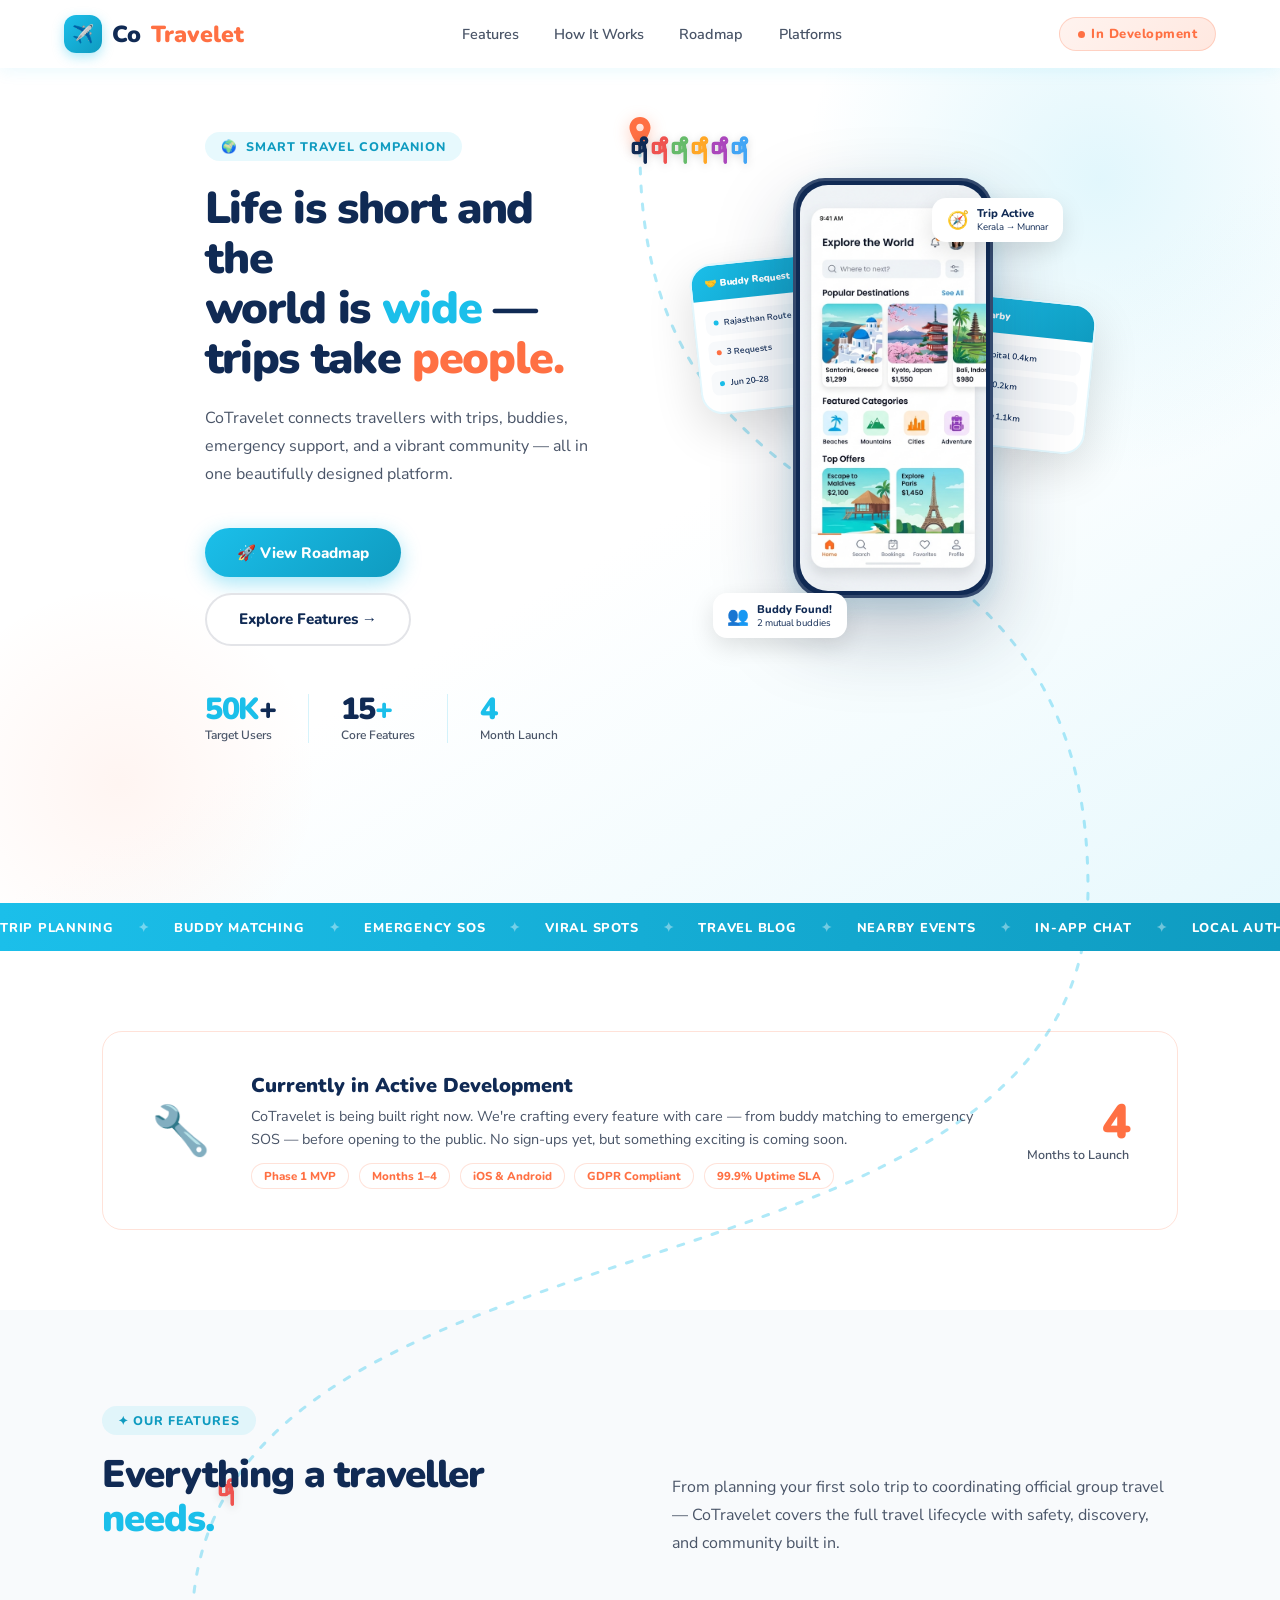
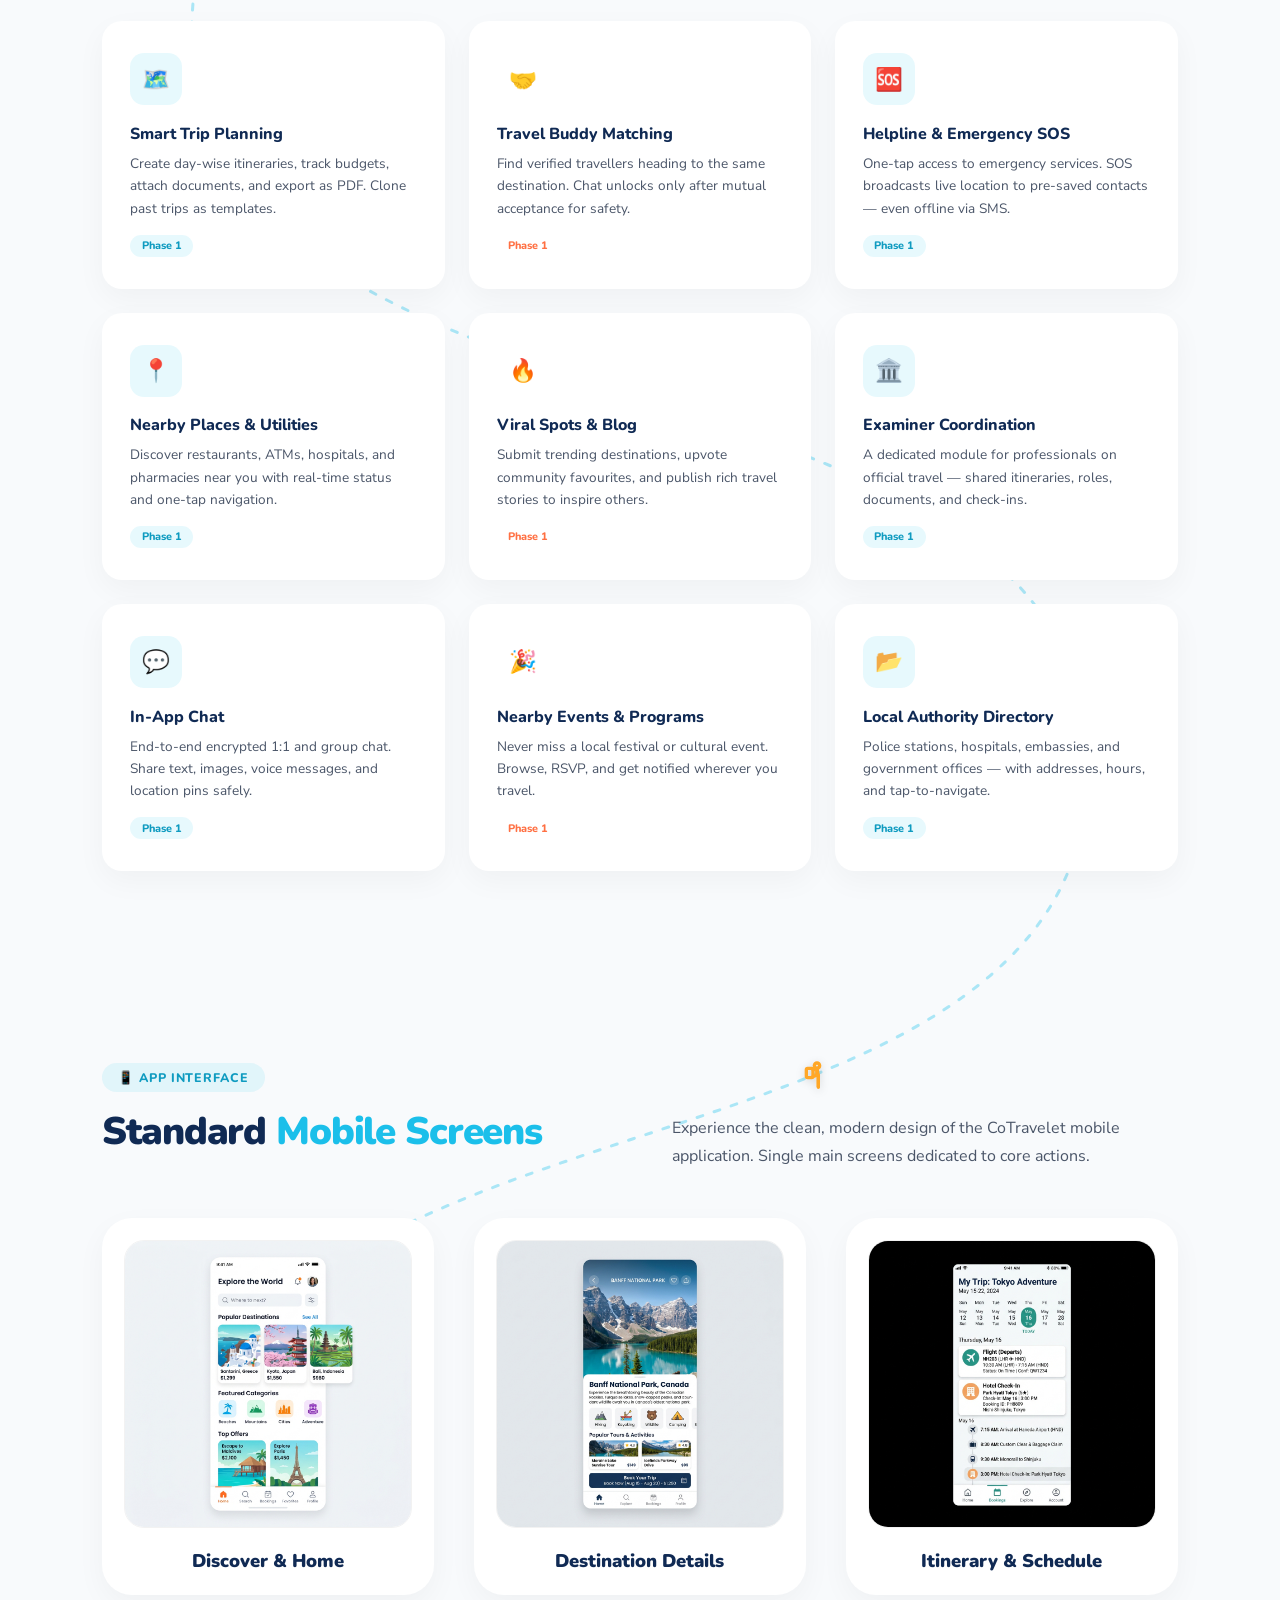
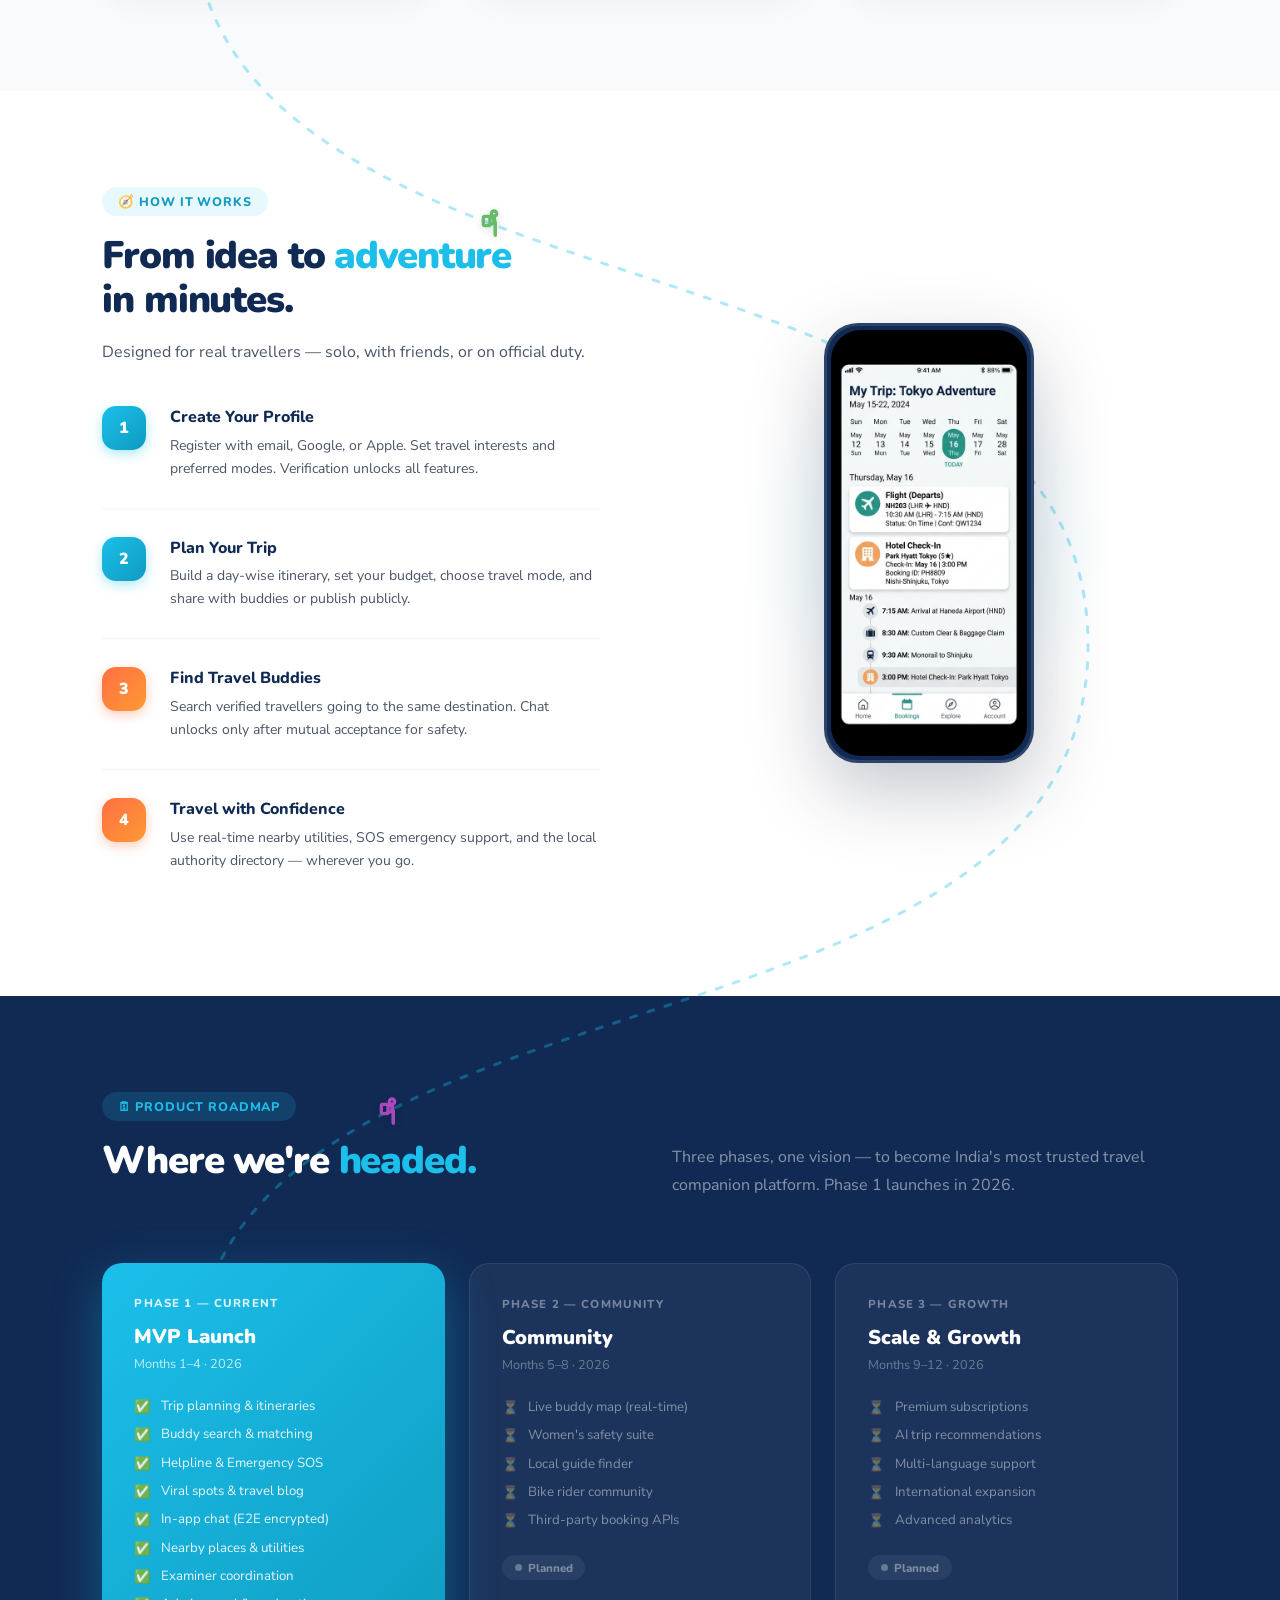
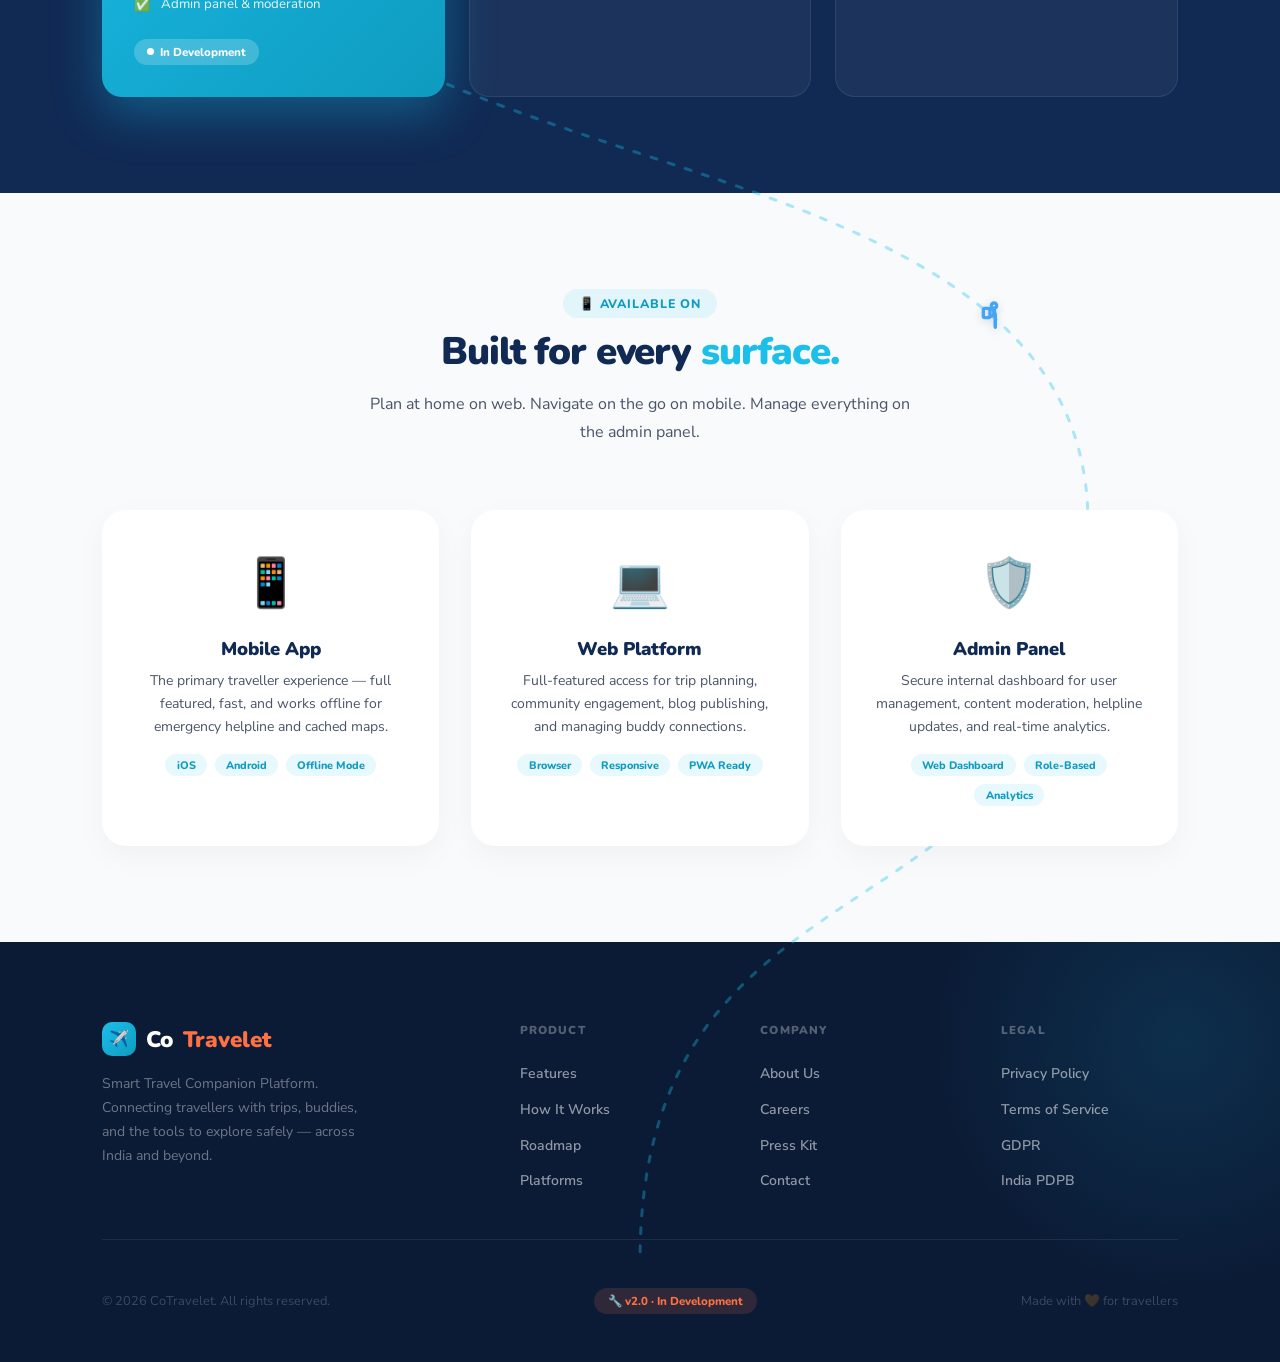
==== commit c6280ea7: "Update path generator to draw deep, snaking edge-to-edge curves" ====
--- a/cotravelet.html
+++ b/cotravelet.html
@@ -734,12 +734,32 @@
       svg.style.height = h + 'px';
     }
     
-    const d = `M ${w * 0.1}, 150 
-               C ${w * 0.6}, ${h * 0.1}   ${w * 0.9}, ${h * 0.2}   ${w * 0.8}, ${h * 0.3}
-               C ${w * 0.7}, ${h * 0.4}   ${w * 0.1}, ${h * 0.5}   ${w * 0.2}, ${h * 0.6}
-               C ${w * 0.3}, ${h * 0.7}   ${w * 0.9}, ${h * 0.8}   ${w * 0.8}, ${h * 0.9}
-               C ${w * 0.7}, ${h * 0.95}  ${w * 0.5}, ${h * 0.98}  ${w * 0.5}, ${h - 50}`;
-    flightPath.setAttribute('d', d);
+    let currentX = w / 2;
+    let currentY = 150;
+    let path = `M ${currentX} ${currentY} `;
+    
+    const steps = 8; // More sweeps for extra distance
+    const stepY = (h - 250) / steps;
+    
+    for(let i = 0; i < steps; i++) {
+      const isRight = i % 2 === 0;
+      // Sweep wide left and right. End at center for the final step.
+      const targetX = (i === steps - 1) ? w / 2 : (isRight ? w * 0.85 : w * 0.15);
+      const targetY = currentY + stepY;
+      
+      // Control points pull vertically to make a smooth 'S' wave
+      const cp1X = currentX;
+      const cp1Y = currentY + stepY * 0.6;
+      const cp2X = targetX;
+      const cp2Y = targetY - stepY * 0.6;
+      
+      path += `C ${cp1X} ${cp1Y}, ${cp2X} ${cp2Y}, ${targetX} ${targetY} `;
+      
+      currentX = targetX;
+      currentY = targetY;
+    }
+    
+    flightPath.setAttribute('d', path);
 
     positionElement('start-pin', flightPath.getPointAtLength(0), 0);
 
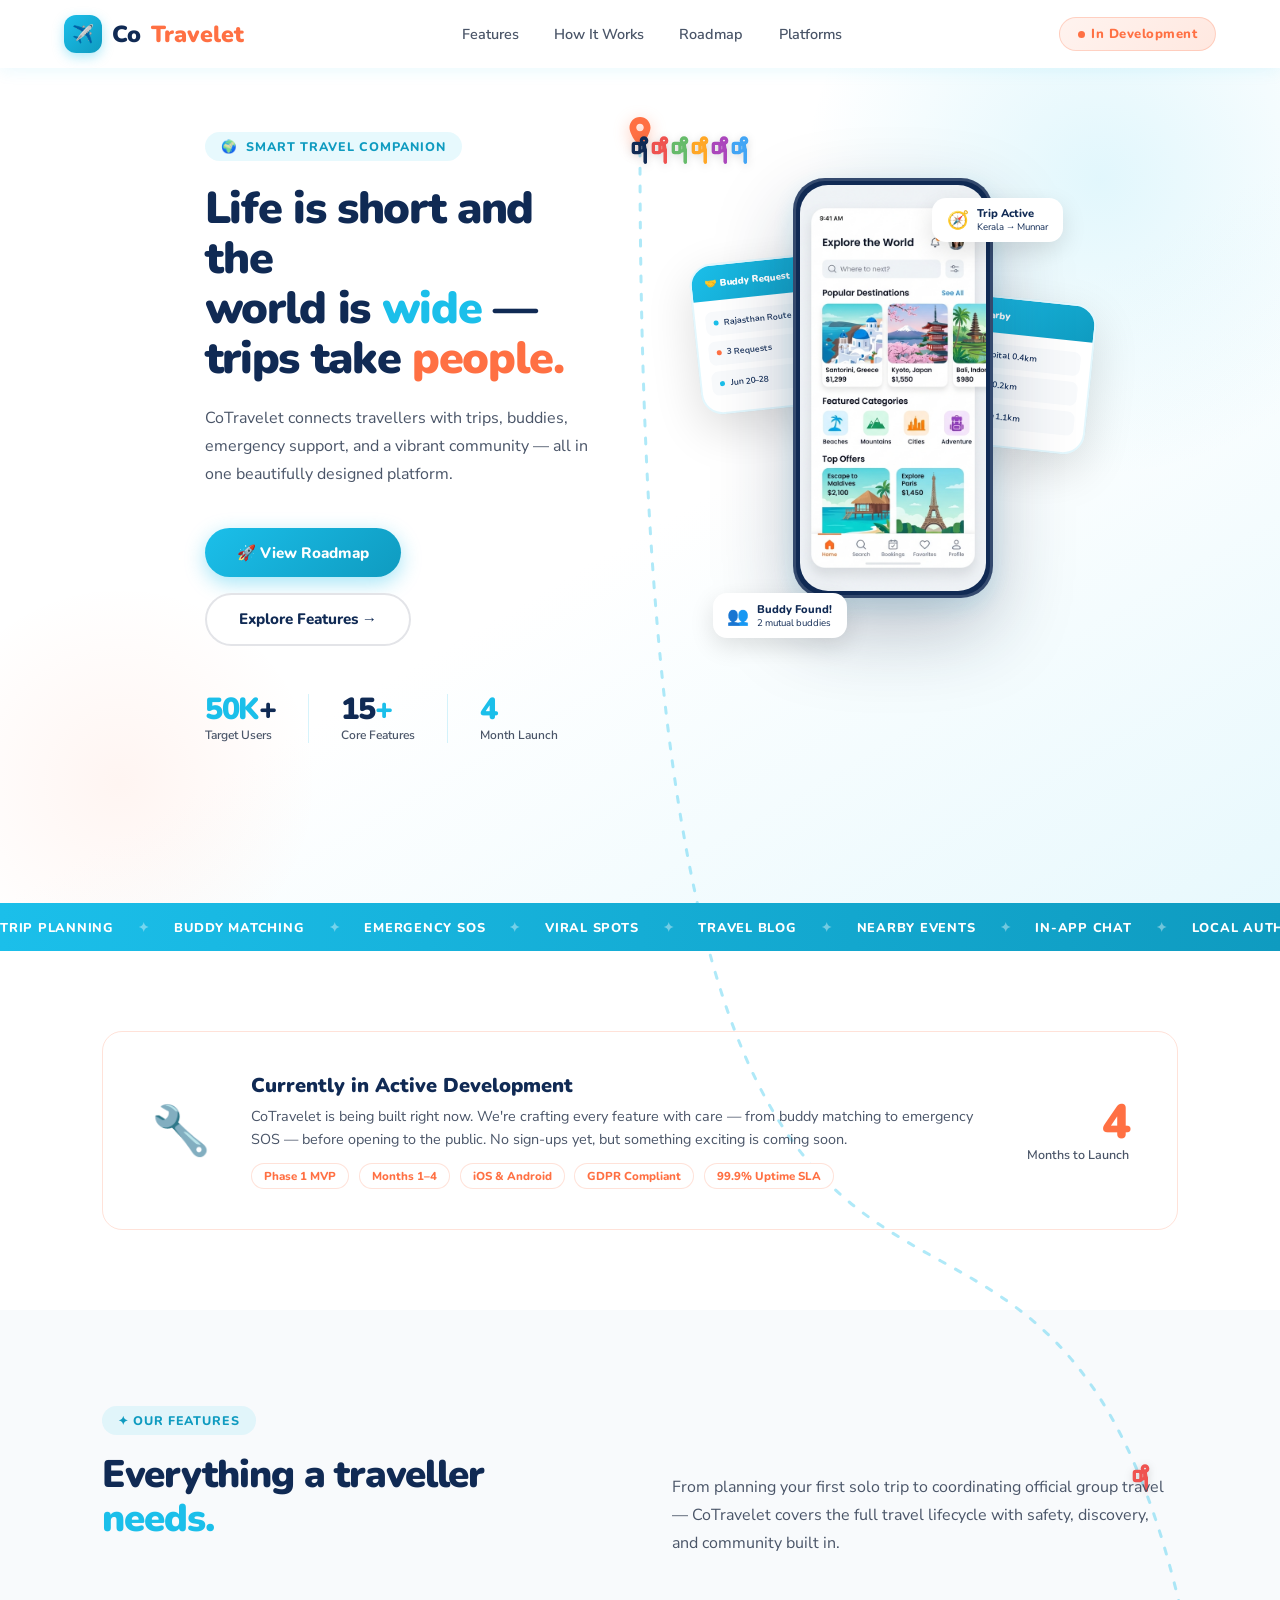
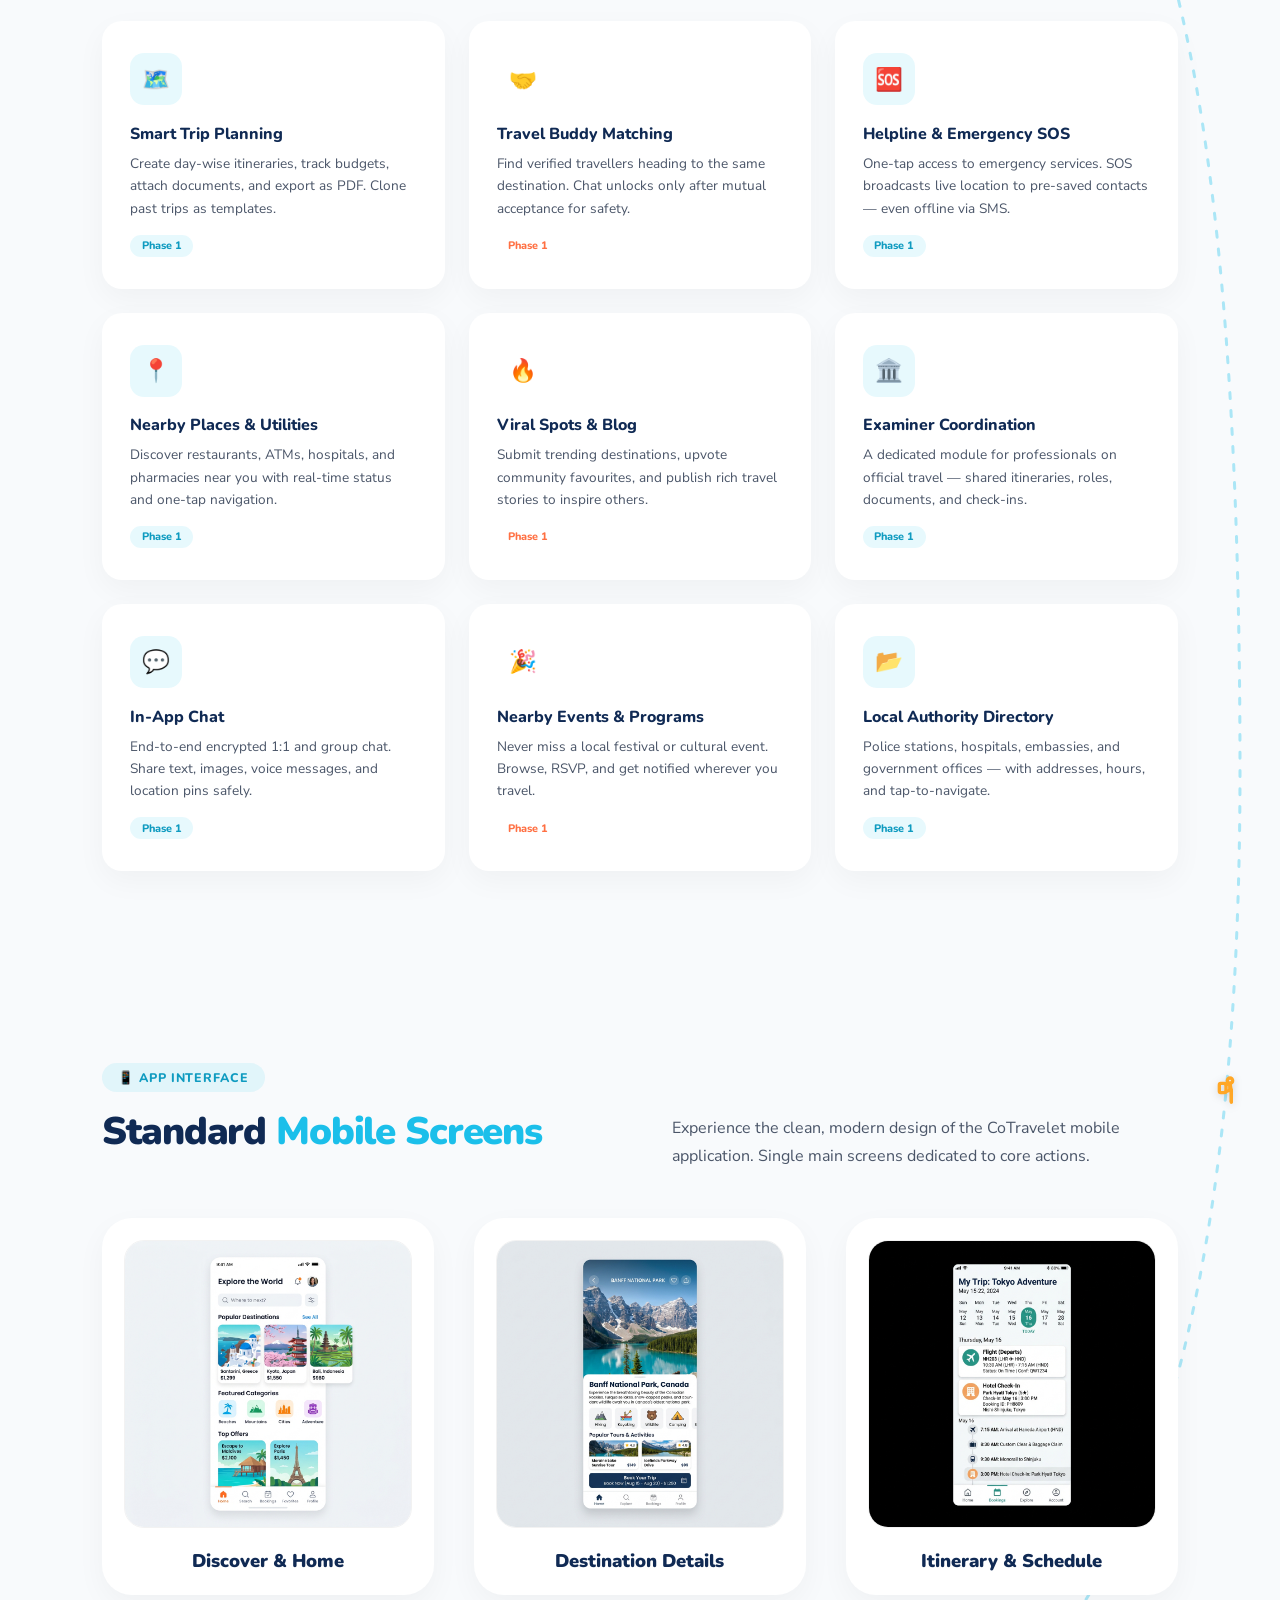
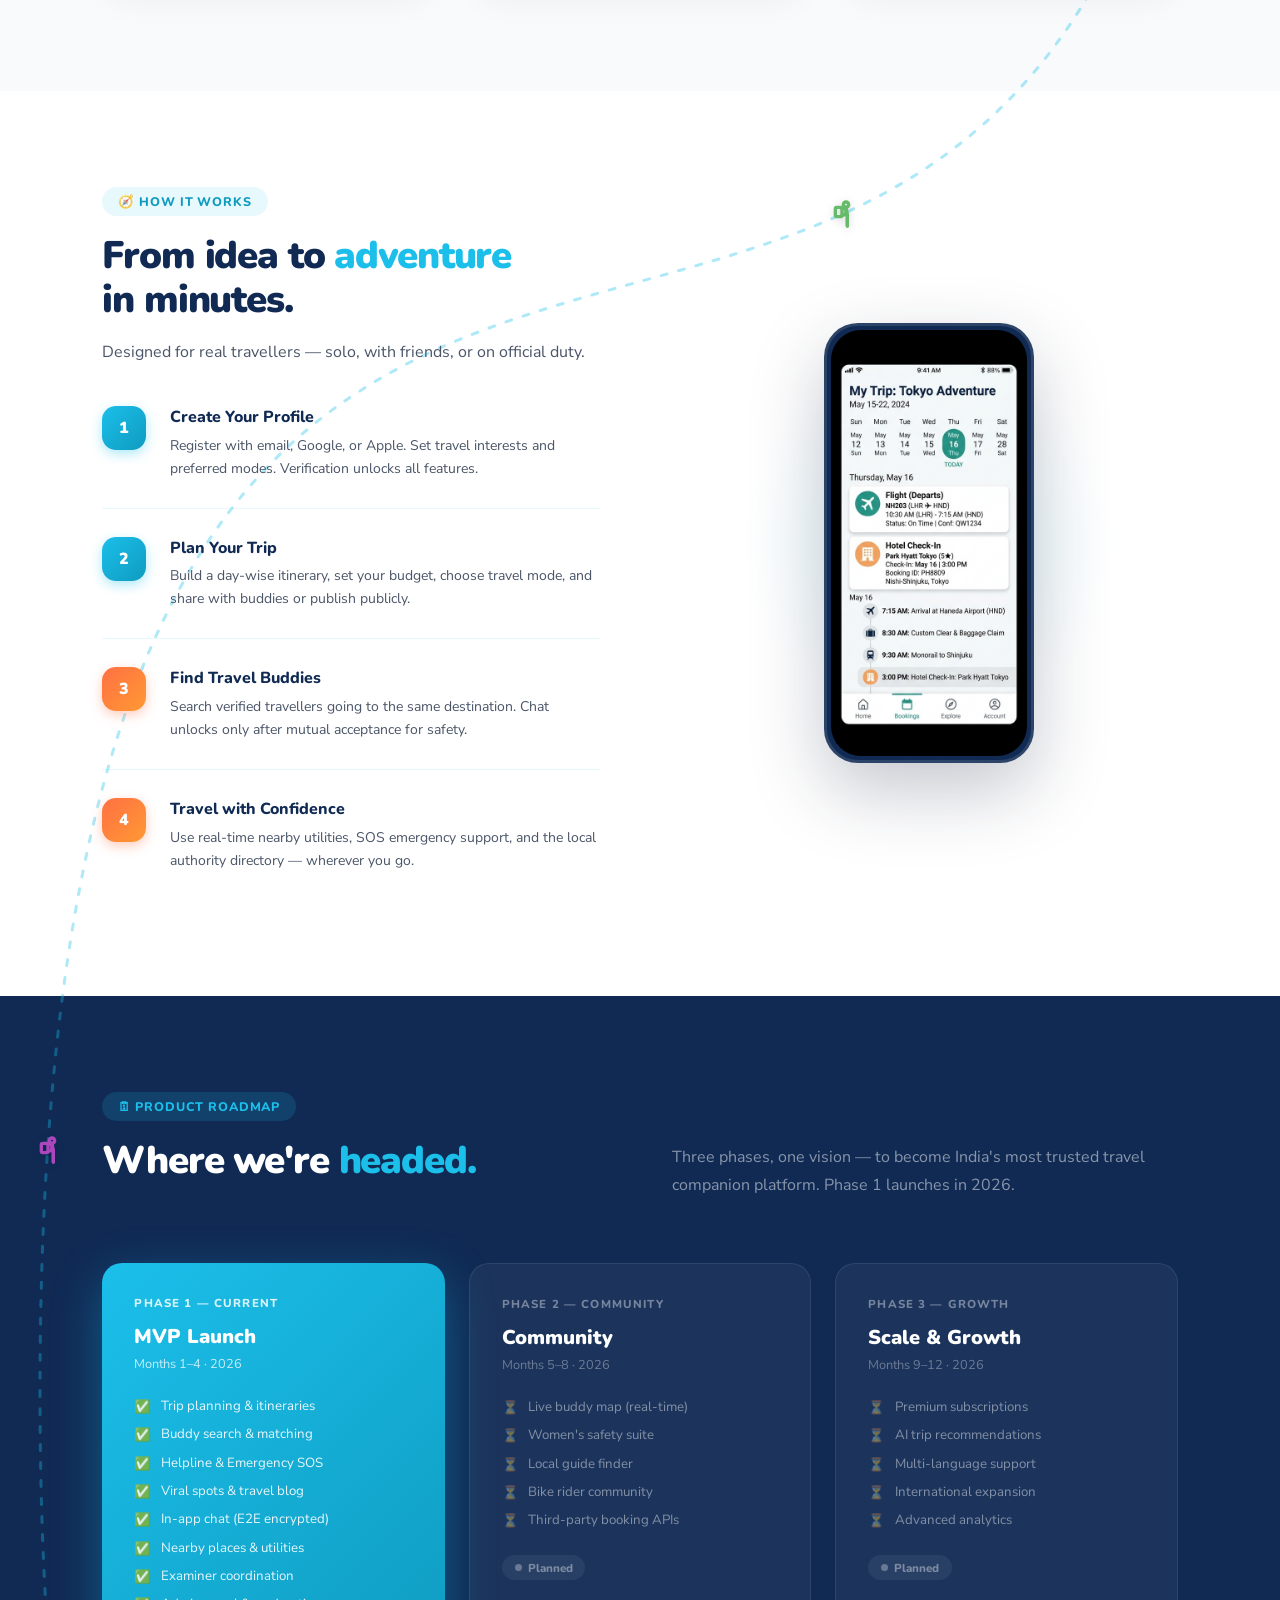
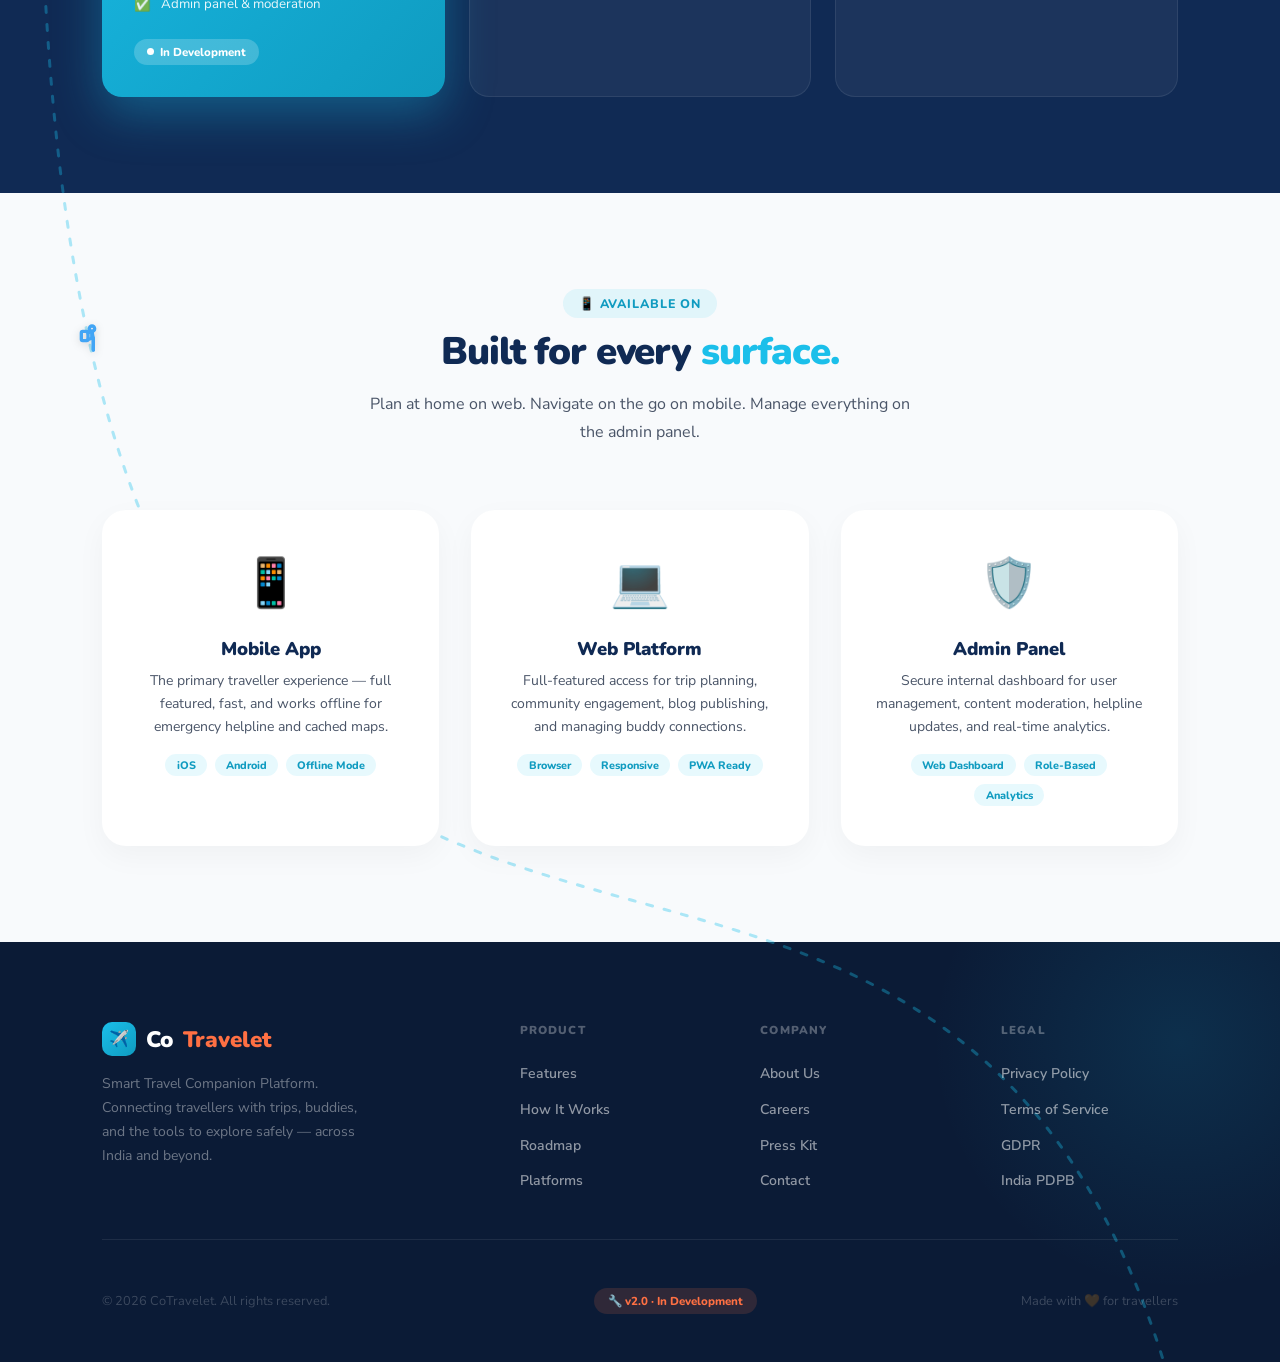
==== commit 7db41d56: "Update path generator to push swoops to exact screen edges and increase curve depth" ====
--- a/cotravelet.html
+++ b/cotravelet.html
@@ -743,15 +743,15 @@
     
     for(let i = 0; i < steps; i++) {
       const isRight = i % 2 === 0;
-      // Sweep wide left and right. End at center for the final step.
-      const targetX = (i === steps - 1) ? w / 2 : (isRight ? w * 0.85 : w * 0.15);
+      // Sweep to the extreme edges (40px padding from the exact left/right screen edge)
+      const targetX = (i === steps - 1) ? w / 2 : (isRight ? w - 40 : 40);
       const targetY = currentY + stepY;
       
-      // Control points pull vertically to make a smooth 'S' wave
+      // Control points pull vertically very hard (0.85x instead of 0.6x) to make an ultra deep, wide swoop
       const cp1X = currentX;
-      const cp1Y = currentY + stepY * 0.6;
+      const cp1Y = currentY + stepY * 0.85;
       const cp2X = targetX;
-      const cp2Y = targetY - stepY * 0.6;
+      const cp2Y = targetY - stepY * 0.85;
       
       path += `C ${cp1X} ${cp1Y}, ${cp2X} ${cp2Y}, ${targetX} ${targetY} `;
       
